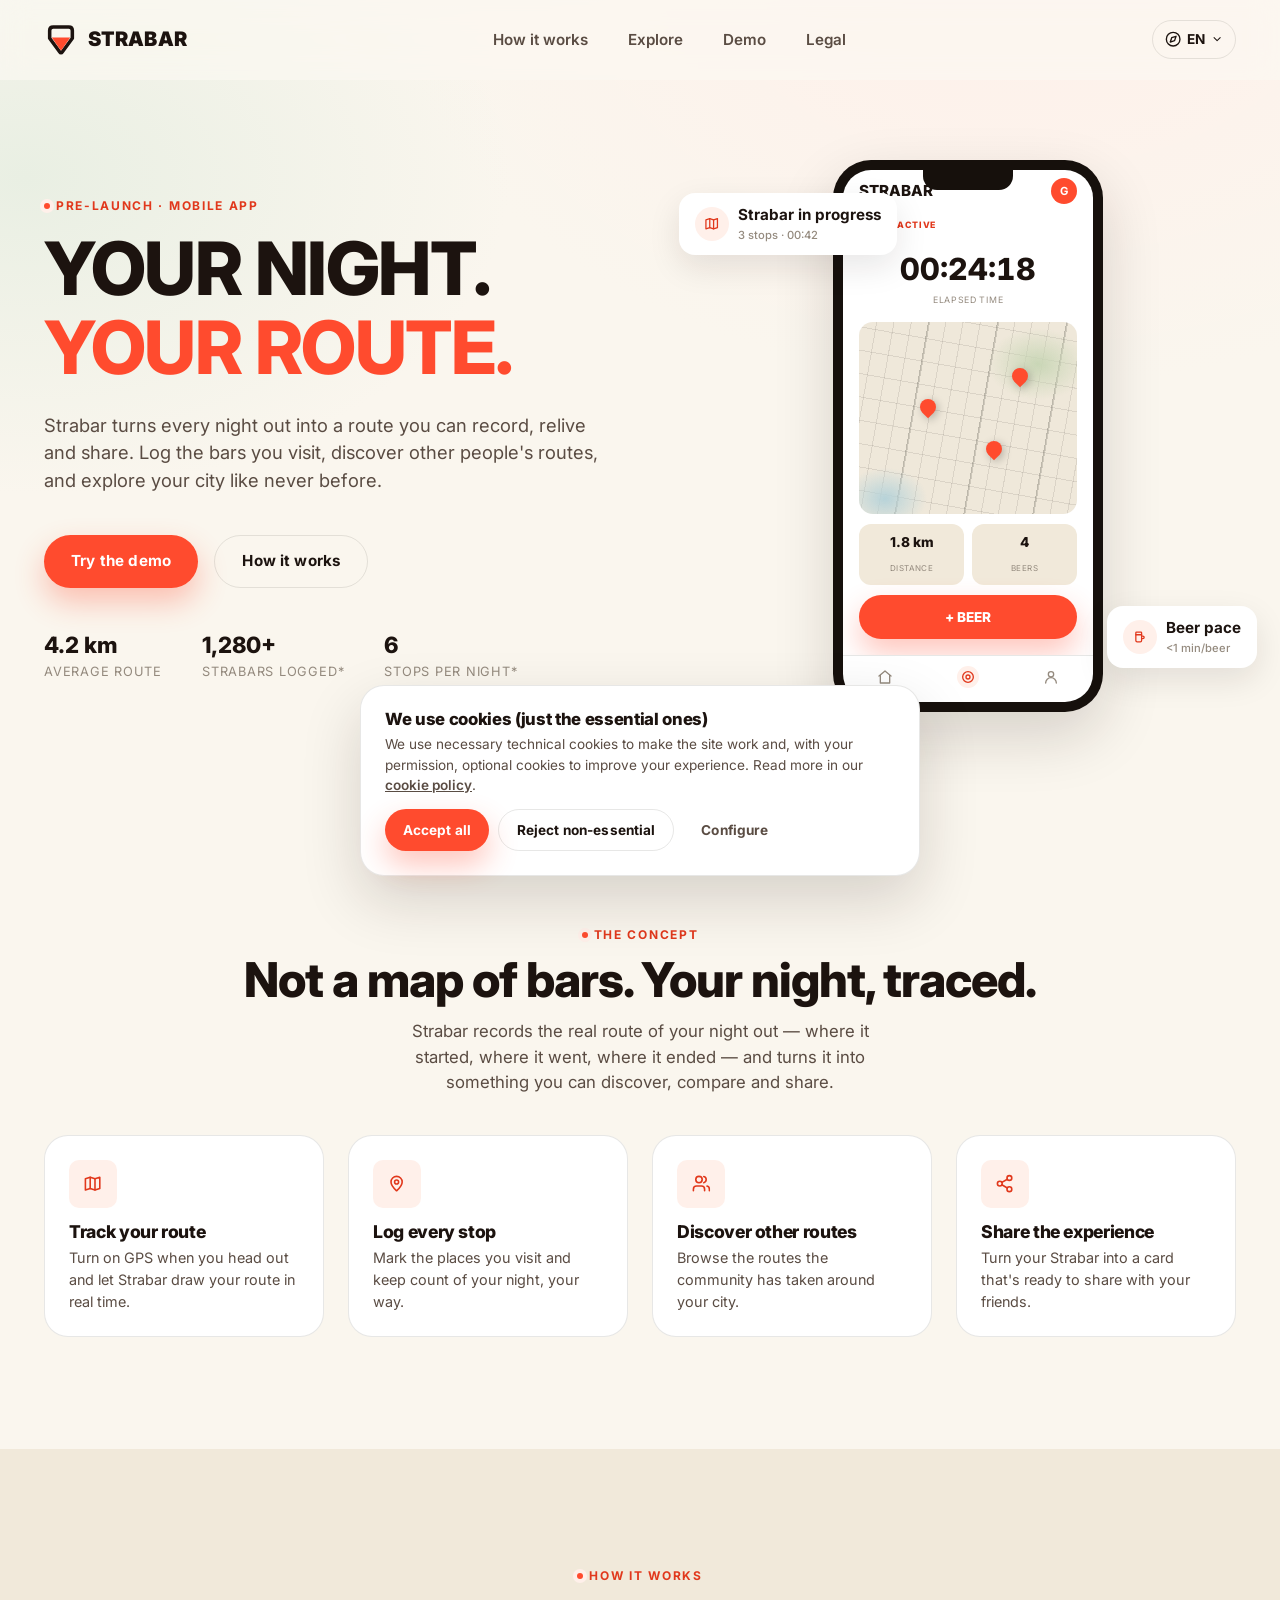
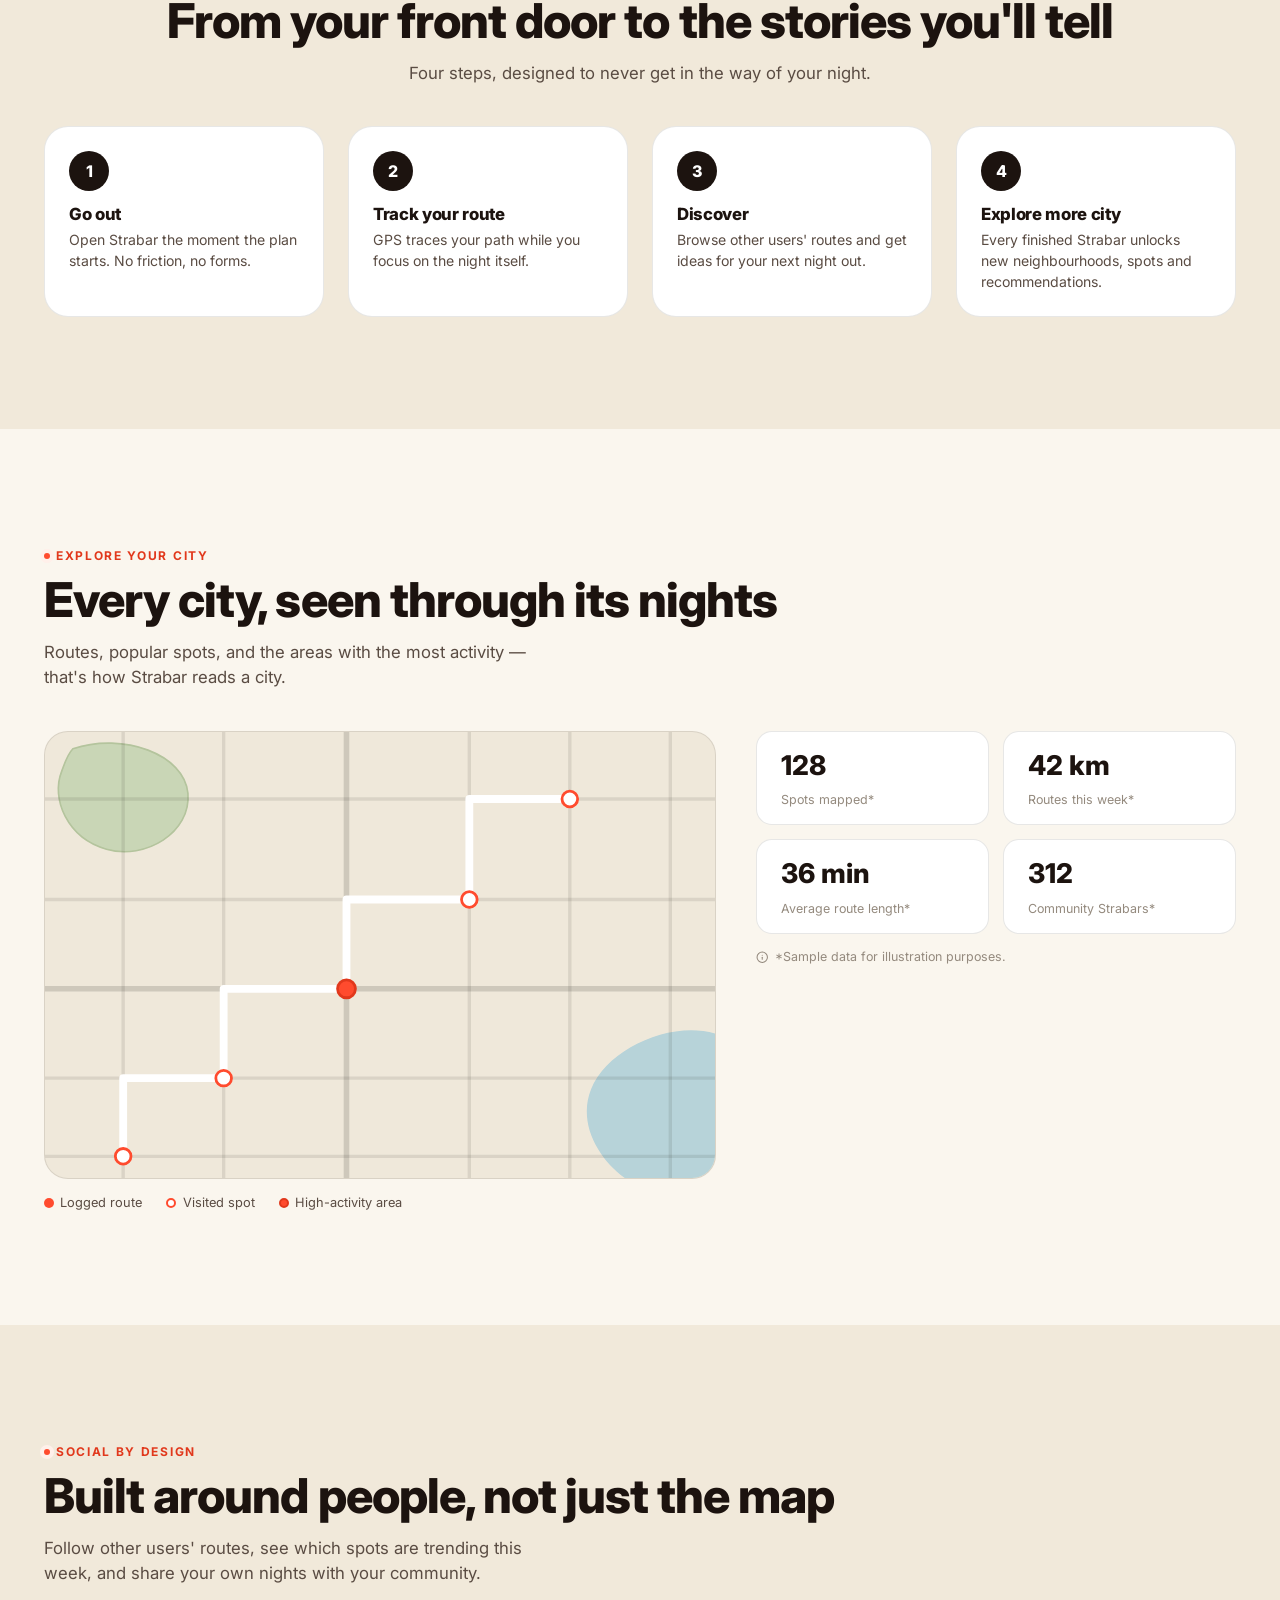
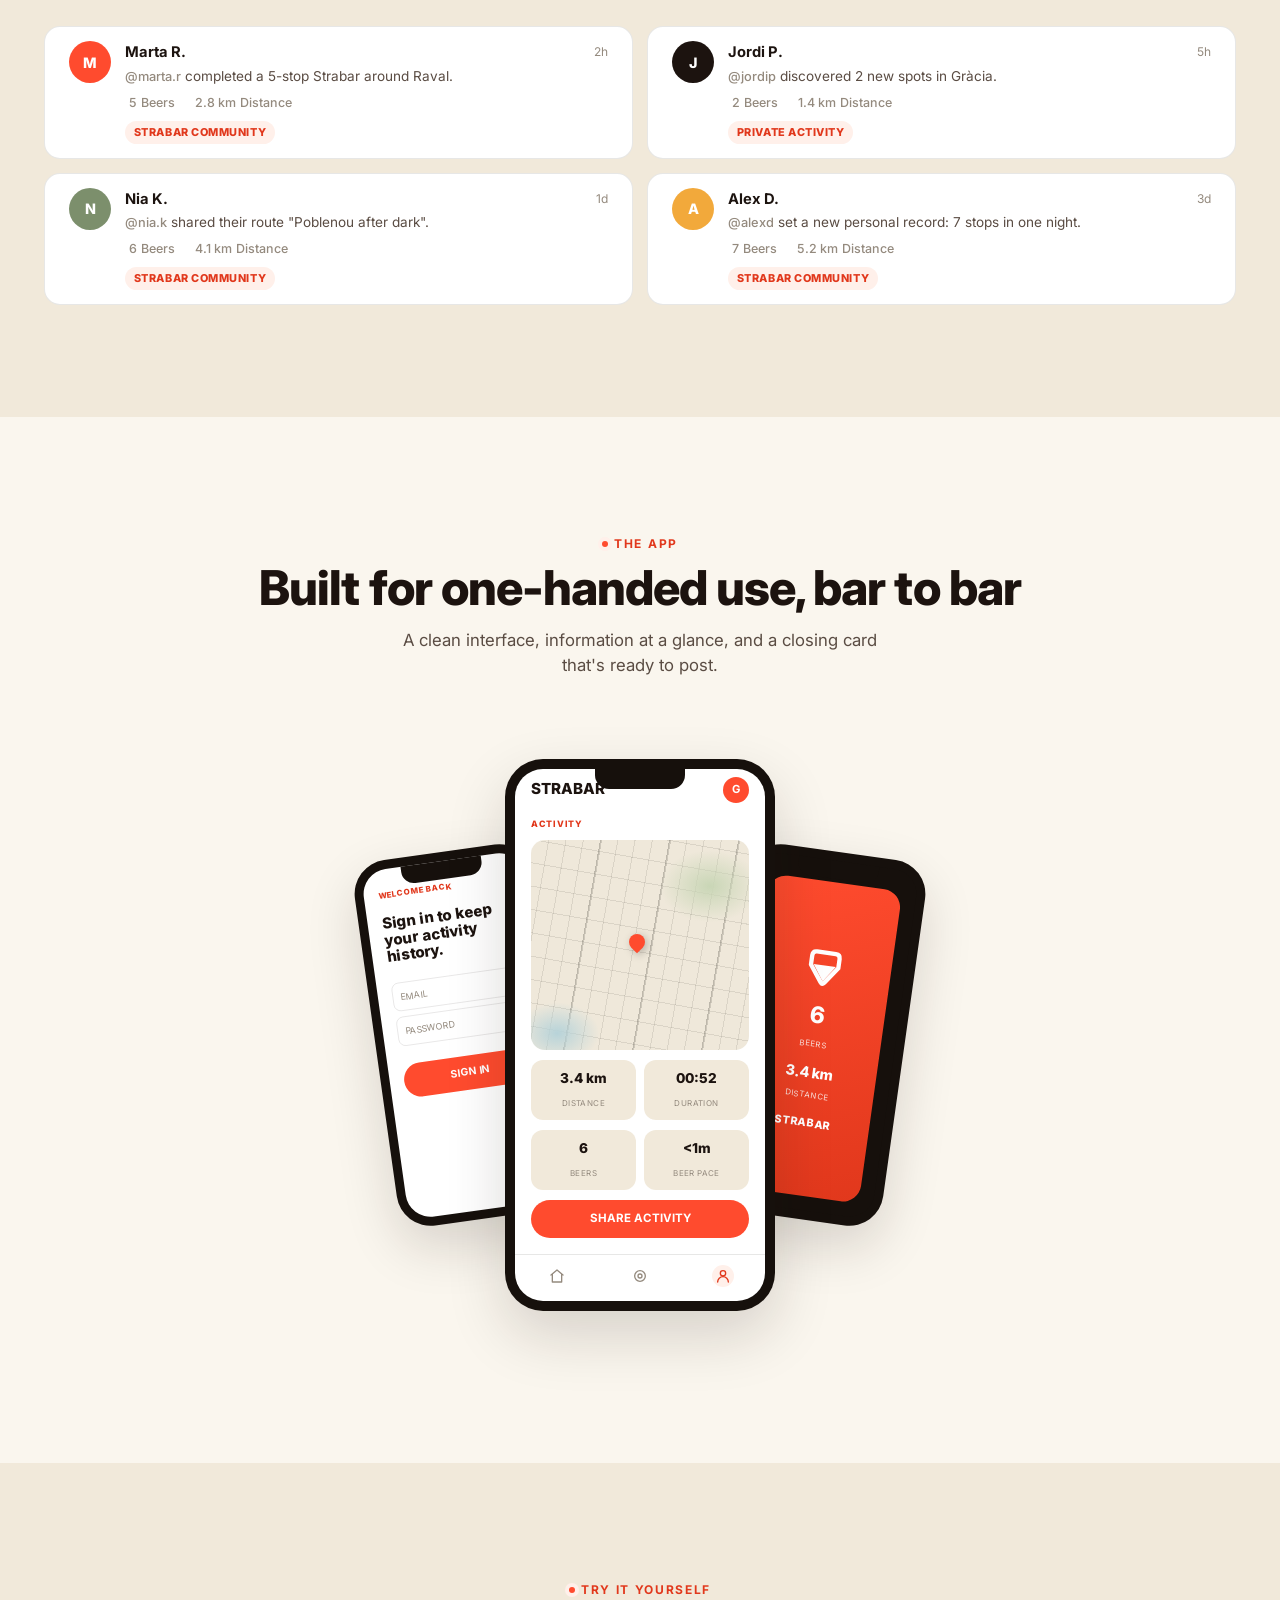
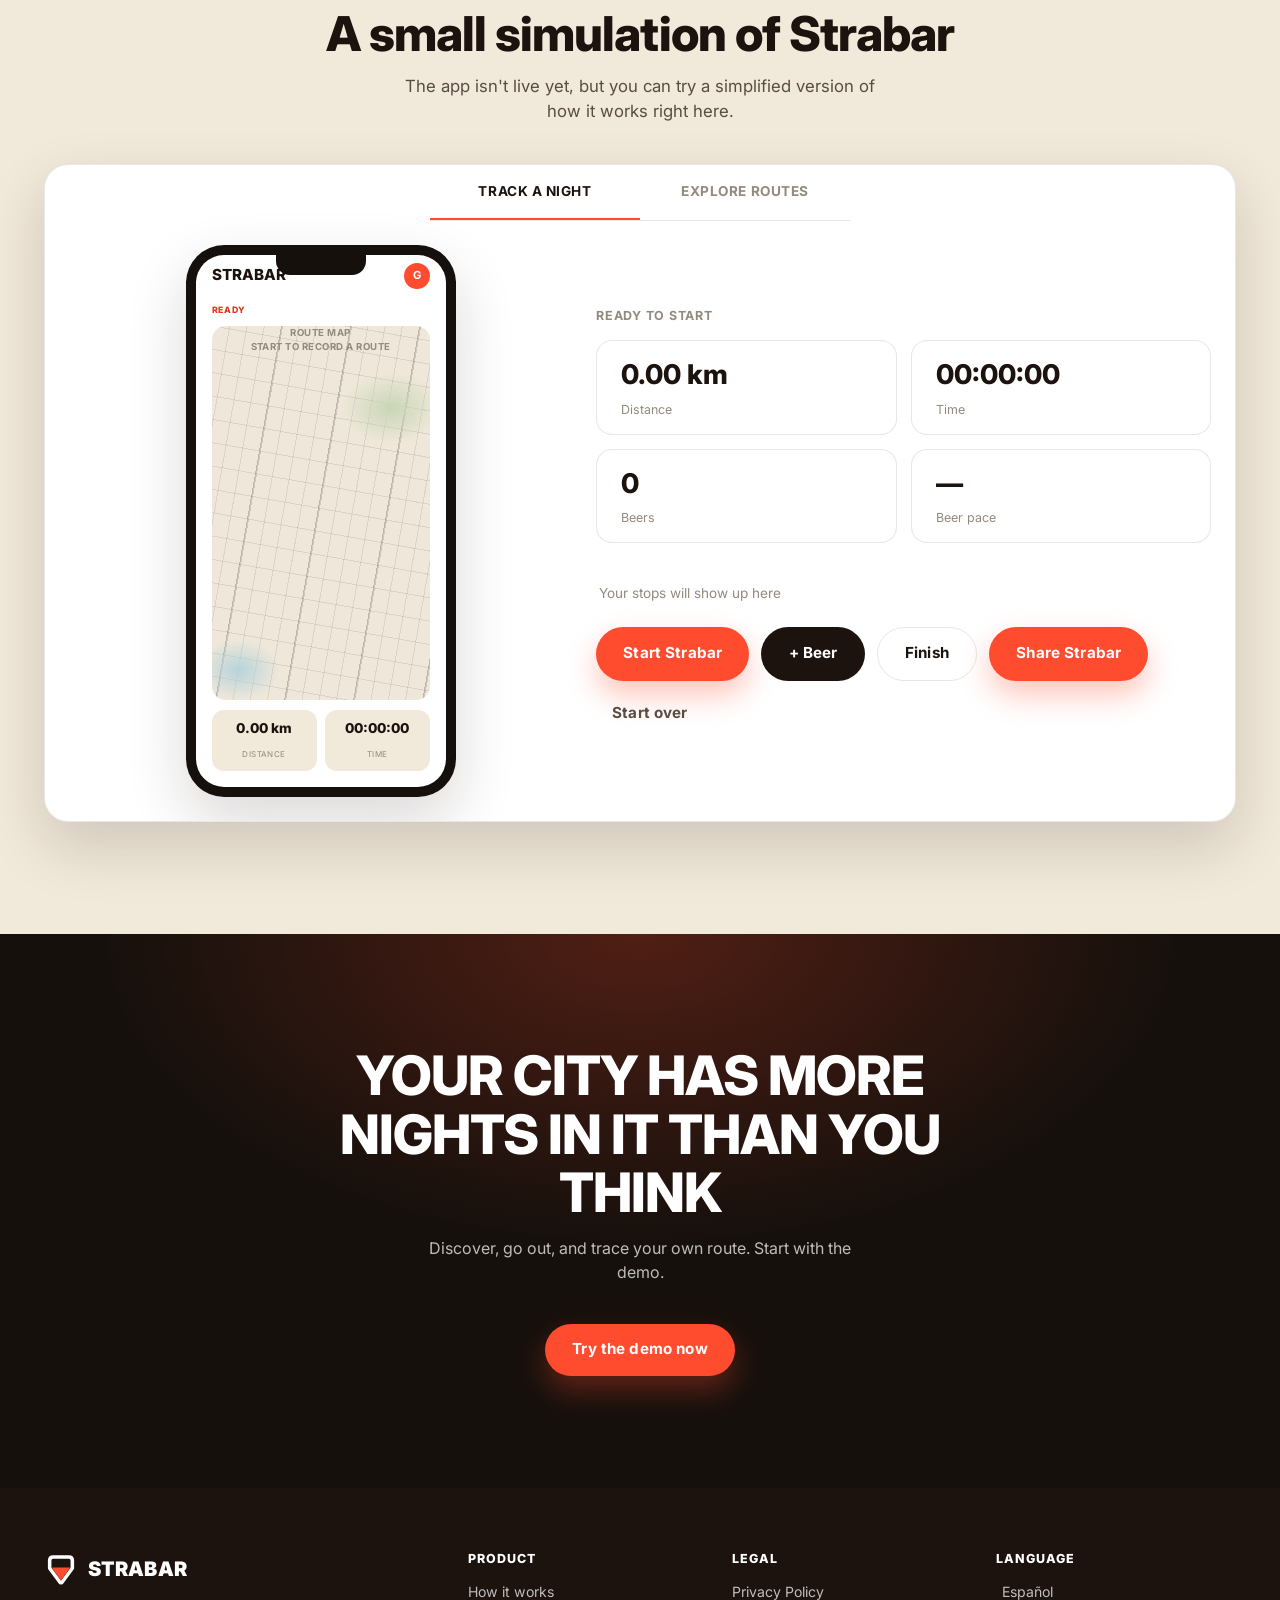
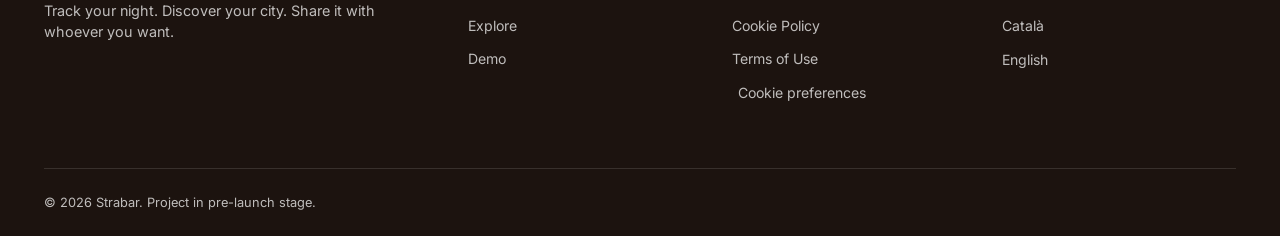
==== index.html @ 5c08ecb8 "Remove footer contact line; simplify Privacy controller details - Drop the footer contact line from " ====
<!DOCTYPE html>
<html lang="es">
  <head>
    <meta charset="UTF-8" />
    <meta name="viewport" content="width=device-width, initial-scale=1" />
    <title>Strabar — Your night. Your route.</title>
    <meta
      name="description"
      content="Strabar is a social app for tracking your night out: record your route, log the bars you visit, and discover the routes of others. Try the interactive demo."
    />
    <meta name="theme-color" content="#FAF6EE" />
    <link rel="icon" href="data:image/svg+xml,%3Csvg xmlns='http://www.w3.org/2000/svg' viewBox='0 0 48 48'%3E%3Cpath d='M13,7 L35,7 Q40,7 40,12 L40,23 L26,42 Q24,45 22,42 L8,23 L8,12 Q8,7 13,7 Z' fill='none' stroke='%231C130F' stroke-width='5' stroke-linejoin='round' stroke-linecap='round'/%3E%3Cpath d='M11,22 L37,22 L25,39 Q24,41 23,39 Z' fill='%23FF4B2E'/%3E%3C/svg%3E" />

    <!-- Open Graph / social sharing preview -->
    <meta property="og:type" content="website" />
    <meta property="og:site_name" content="Strabar" />
    <meta property="og:title" content="Strabar — Your night. Your route." />
    <meta
      property="og:description"
      content="Track your route, log the bars you visit, and discover other people's routes. Try the interactive demo."
    />
    <meta property="og:image" content="assets/images/og-image.png" />
    <meta property="og:image:width" content="1200" />
    <meta property="og:image:height" content="630" />
    <meta name="twitter:card" content="summary_large_image" />
    <meta name="twitter:title" content="Strabar — Your night. Your route." />
    <meta
      name="twitter:description"
      content="Track your route, log the bars you visit, and discover other people's routes. Try the interactive demo."
    />
    <meta name="twitter:image" content="assets/images/og-image.png" />
    <link rel="preconnect" href="https://fonts.googleapis.com" />
    <link rel="preconnect" href="https://fonts.gstatic.com" crossorigin />
    <link
      href="https://fonts.googleapis.com/css2?family=Inter:wght@400;500;600;700;800;900&display=swap"
      rel="stylesheet"
    />
    <link rel="stylesheet" href="css/style.css" />
    <link rel="stylesheet" href="css/responsive.css" />
  </head>
  <body id="top">
    <!-- Icon sprite (inline SVG symbols — no external icon library needed) -->
    <svg style="display: none" aria-hidden="true">
      <symbol id="icon-logo" viewBox="0 0 48 48">
        <path
          d="M13,7 L35,7 Q40,7 40,12 L40,23 L26,42 Q24,45 22,42 L8,23 L8,12 Q8,7 13,7 Z"
          fill="none"
          stroke="currentColor"
          stroke-width="5"
          stroke-linejoin="round"
          stroke-linecap="round"
        />
        <path d="M11,22 L37,22 L25,39 Q24,41 23,39 Z" fill="var(--color-primary)" stroke="none" />
      </symbol>
      <symbol id="icon-logo-mono" viewBox="0 0 48 48">
        <path
          d="M13,7 L35,7 Q40,7 40,12 L40,23 L26,42 Q24,45 22,42 L8,23 L8,12 Q8,7 13,7 Z"
          fill="none"
          stroke="#ffffff"
          stroke-width="5"
          stroke-linejoin="round"
          stroke-linecap="round"
        />
        <path d="M11,22 L37,22 L25,39 Q24,41 23,39 Z" fill="#ffffff" stroke="none" />
      </symbol>
      <symbol id="icon-chevron-down" viewBox="0 0 24 24"><polyline points="6 9 12 15 18 9" /></symbol>
      <symbol id="icon-route" viewBox="0 0 24 24">
        <path d="M3 6l6-2 6 2 6-2v14l-6 2-6-2-6 2V6z" /><line x1="9" y1="4" x2="9" y2="18" />
        <line x1="15" y1="6" x2="15" y2="20" />
      </symbol>
      <symbol id="icon-pin" viewBox="0 0 24 24">
        <path d="M12 21s-7-6.2-7-11a7 7 0 0 1 14 0c0 4.8-7 11-7 11z" /><circle cx="12" cy="10" r="2.5" />
      </symbol>
      <symbol id="icon-beer" viewBox="0 0 24 24">
        <path d="M6 9h9v9a2 2 0 0 1-2 2H8a2 2 0 0 1-2-2V9z" />
        <path d="M15 11h2a2 2 0 0 1 0 4h-2" /><path d="M6 9V6a1 1 0 0 1 1-1h7a1 1 0 0 1 1 1v3" />
      </symbol>
      <symbol id="icon-users" viewBox="0 0 24 24">
        <path d="M17 21v-2a4 4 0 0 0-4-4H7a4 4 0 0 0-4 4v2" /><circle cx="10" cy="7" r="4" />
        <path d="M23 21v-2a4 4 0 0 0-3-3.87" /><path d="M16 3.13a4 4 0 0 1 0 7.75" />
      </symbol>
      <symbol id="icon-share" viewBox="0 0 24 24">
        <circle cx="18" cy="5" r="3" /><circle cx="6" cy="12" r="3" /><circle cx="18" cy="19" r="3" />
        <line x1="8.6" y1="10.5" x2="15.4" y2="6.5" /><line x1="8.6" y1="13.5" x2="15.4" y2="17.5" />
      </symbol>
      <symbol id="icon-check" viewBox="0 0 24 24"><polyline points="20 6 9 17 4 12" /></symbol>
      <symbol id="icon-arrow-right" viewBox="0 0 24 24">
        <line x1="5" y1="12" x2="19" y2="12" /><polyline points="12 5 19 12 12 19" />
      </symbol>
      <symbol id="icon-home" viewBox="0 0 24 24">
        <path d="M3 10.5L12 3l9 7.5" /><path d="M5 9.5V21h14V9.5" />
      </symbol>
      <symbol id="icon-record" viewBox="0 0 24 24"><circle cx="12" cy="12" r="8" /><circle cx="12" cy="12" r="3" /></symbol>
      <symbol id="icon-user" viewBox="0 0 24 24"><circle cx="12" cy="8" r="4" /><path d="M4 21a8 8 0 0 1 16 0" /></symbol>
      <symbol id="icon-settings" viewBox="0 0 24 24">
        <circle cx="12" cy="12" r="3" />
        <path
          d="M19.4 15a1.7 1.7 0 0 0 .3 1.9l.1.1a2 2 0 1 1-2.8 2.8l-.1-.1a1.7 1.7 0 0 0-1.9-.3 1.7 1.7 0 0 0-1 1.6V21a2 2 0 1 1-4 0v-.1a1.7 1.7 0 0 0-1-1.6 1.7 1.7 0 0 0-1.9.3l-.1.1a2 2 0 1 1-2.8-2.8l.1-.1a1.7 1.7 0 0 0 .3-1.9 1.7 1.7 0 0 0-1.6-1H3a2 2 0 1 1 0-4h.1a1.7 1.7 0 0 0 1.6-1 1.7 1.7 0 0 0-.3-1.9l-.1-.1a2 2 0 1 1 2.8-2.8l.1.1a1.7 1.7 0 0 0 1.9.3H9a1.7 1.7 0 0 0 1-1.6V3a2 2 0 1 1 4 0v.1a1.7 1.7 0 0 0 1 1.6 1.7 1.7 0 0 0 1.9-.3l.1-.1a2 2 0 1 1 2.8 2.8l-.1.1a1.7 1.7 0 0 0-.3 1.9V9a1.7 1.7 0 0 0 1.6 1H21a2 2 0 1 1 0 4h-.1a1.7 1.7 0 0 0-1.6 1z"
        />
      </symbol>
      <symbol id="icon-clock" viewBox="0 0 24 24"><circle cx="12" cy="12" r="10" /><polyline points="12 6 12 12 16 14" /></symbol>
      <symbol id="icon-info" viewBox="0 0 24 24">
        <circle cx="12" cy="12" r="10" /><line x1="12" y1="16" x2="12" y2="12" /><line x1="12" y1="8" x2="12.01" y2="8" />
      </symbol>
      <symbol id="icon-x" viewBox="0 0 24 24"><line x1="18" y1="6" x2="6" y2="18" /><line x1="6" y1="6" x2="18" y2="18" /></symbol>
      <symbol id="icon-compass" viewBox="0 0 24 24">
        <circle cx="12" cy="12" r="10" /><polygon points="16.24 7.76 14.12 14.12 7.76 16.24 9.88 9.88 16.24 7.76" />
      </symbol>
    </svg>

    <a class="skip-link" href="#main" data-i18n="nav.skip">Skip to main content</a>

    <!-- ===================== HEADER ===================== -->
    <header class="site-header">
      <div class="container">
        <a href="#top" class="brand">
          <svg class="icon brand-mark" aria-hidden="true"><use href="#icon-logo" /></svg>
          <span class="brand-word">Strabar</span>
        </a>

        <nav class="nav-desktop" aria-label="Primary">
          <ul>
            <li><a href="#how" data-i18n="nav.how">How it works</a></li>
            <li><a href="#discover" data-i18n="nav.explore">Explore</a></li>
            <li><a href="#demo" data-i18n="nav.demo">Demo</a></li>
            <li><a href="legal.html" data-i18n="nav.legal">Legal</a></li>
          </ul>
        </nav>

        <div class="header-actions">
          <div class="lang-switch">
            <button class="lang-btn" aria-haspopup="true" aria-expanded="false">
              <svg class="icon" aria-hidden="true"><use href="#icon-compass" /></svg>
              <span data-lang-current-label>ES</span>
              <svg class="icon" aria-hidden="true" style="width: 0.9em; height: 0.9em"><use href="#icon-chevron-down" /></svg>
            </button>
            <div class="lang-menu" role="menu">
              <button class="lang-option" role="menuitemradio" data-lang-option="es" aria-checked="true">Español</button>
              <button class="lang-option" role="menuitemradio" data-lang-option="ca" aria-checked="false">Català</button>
              <button class="lang-option" role="menuitemradio" data-lang-option="en" aria-checked="false">English</button>
            </div>
          </div>
          <button class="hamburger" aria-label="Menu" aria-expanded="false" aria-controls="mobile-nav">
            <span></span><span></span><span></span>
          </button>
        </div>
      </div>
    </header>

    <nav id="mobile-nav" class="mobile-nav" aria-label="Mobile">
      <ul>
        <li><a href="#how" data-i18n="nav.how">How it works</a></li>
        <li><a href="#discover" data-i18n="nav.explore">Explore</a></li>
        <li><a href="#demo" data-i18n="nav.demo">Demo</a></li>
        <li><a href="legal.html" data-i18n="nav.legal">Legal</a></li>
      </ul>
      <div class="mobile-nav-footer">
        <a href="#demo" class="btn btn-primary btn-block" data-i18n="nav.cta">Try the demo</a>
        <div class="mobile-nav-langs">
          <button data-lang-option="es" aria-checked="true">ES</button>
          <button data-lang-option="ca" aria-checked="false">CA</button>
          <button data-lang-option="en" aria-checked="false">EN</button>
        </div>
      </div>
    </nav>

    <main id="main">
      <!-- ===================== HERO ===================== -->
      <section class="hero" id="hero">
        <div class="container">
          <div class="hero-copy" data-reveal>
            <span class="eyebrow" data-i18n="hero.eyebrow">Pre-launch</span>
            <h1 class="hero-title">
              <span data-i18n="hero.title1">Your night.</span><br />
              <span class="accent" data-i18n="hero.title2">Your route.</span>
            </h1>
            <p class="hero-subtitle" data-i18n="hero.subtitle">
              Strabar turns every night out into a route you can record, relive and share.
            </p>
            <div class="hero-cta">
              <a href="#demo" class="btn btn-primary" data-i18n="hero.ctaPrimary">Try the demo</a>
              <a href="#how" class="btn btn-outline" data-i18n="hero.ctaSecondary">How it works</a>
            </div>
            <div class="hero-meta">
              <div class="hero-meta-item">
                <strong data-i18n="hero.meta1v">4.2 km</strong><span data-i18n="hero.meta1l">Average route</span>
              </div>
              <div class="hero-meta-item">
                <strong data-i18n="hero.meta2v">1,280+</strong><span data-i18n="hero.meta2l">Strabars logged*</span>
              </div>
              <div class="hero-meta-item">
                <strong data-i18n="hero.meta3v">6</strong><span data-i18n="hero.meta3l">Stops per night*</span>
              </div>
            </div>
          </div>

          <div class="hero-visual" data-reveal>
            <div class="phone phone-lg" role="img" aria-label="Strabar app screen showing an active tracking session">
              <div class="phone-screen">
                <div class="phone-topbar">
                  <span class="phone-brand">STRABAR</span>
                  <span class="phone-avatar">G</span>
                </div>
                <div class="phone-body">
                  <span class="phone-tag"><span class="rec-dot"></span>GPS ACTIVE</span>
                  <div class="phone-elapsed">
                    <div class="time">00:24:18</div>
                    <div class="label">ELAPSED TIME</div>
                  </div>
                  <div class="phone-map">
                    <span class="pin" style="top: 40%; left: 28%"></span>
                    <span class="pin" style="top: 62%; left: 58%"></span>
                    <span class="pin" style="top: 24%; left: 70%"></span>
                  </div>
                  <div class="phone-stat-row">
                    <div class="phone-stat"><strong>1.8 km</strong><span>DISTANCE</span></div>
                    <div class="phone-stat"><strong>4</strong><span>BEERS</span></div>
                  </div>
                  <div class="phone-beer-btn">+ BEER</div>
                </div>
                <div class="phone-navbar">
                  <span class="nav-dot"><svg class="icon" style="width: 1em; height: 1em"><use href="#icon-home" /></svg></span>
                  <span class="nav-dot is-active"><svg class="icon" style="width: 1em; height: 1em"><use href="#icon-record" /></svg></span>
                  <span class="nav-dot"><svg class="icon" style="width: 1em; height: 1em"><use href="#icon-user" /></svg></span>
                </div>
              </div>
            </div>

            <div class="floating-chip chip-a">
              <span class="icon-wrap"><svg class="icon"><use href="#icon-route" /></svg></span>
              <div><strong data-i18n="hero.chip1t">Strabar in progress</strong><small data-i18n="hero.chip1s">3 stops · 00:42</small></div>
            </div>
            <div class="floating-chip chip-b">
              <span class="icon-wrap"><svg class="icon"><use href="#icon-beer" /></svg></span>
              <div><strong data-i18n="hero.chip2t">Beer pace</strong><small data-i18n-html data-i18n="hero.chip2s">&lt;1 min/beer</small></div>
            </div>
          </div>
        </div>
      </section>

      <!-- ===================== WHAT IS STRABAR ===================== -->
      <section class="section" id="what">
        <div class="container">
          <div class="section-head center" data-reveal>
            <span class="eyebrow" data-i18n="what.eyebrow">The concept</span>
            <h2 class="section-title" data-i18n="what.title">Not a map of bars. Your night, traced.</h2>
            <p class="section-lede" data-i18n="what.lede">Strabar records the real route of your night out.</p>
          </div>
          <div class="value-grid">
            <div class="value-card" data-reveal>
              <div class="value-icon"><svg class="icon"><use href="#icon-route" /></svg></div>
              <h3 data-i18n="what.card1t">Track your route</h3>
              <p data-i18n="what.card1d">Turn on GPS when you head out and let Strabar draw your route in real time.</p>
            </div>
            <div class="value-card" data-reveal>
              <div class="value-icon"><svg class="icon"><use href="#icon-pin" /></svg></div>
              <h3 data-i18n="what.card2t">Log every stop</h3>
              <p data-i18n="what.card2d">Mark the places you visit and keep count of your night, your way.</p>
            </div>
            <div class="value-card" data-reveal>
              <div class="value-icon"><svg class="icon"><use href="#icon-users" /></svg></div>
              <h3 data-i18n="what.card3t">Discover other routes</h3>
              <p data-i18n="what.card3d">Browse the routes the community has taken around your city.</p>
            </div>
            <div class="value-card" data-reveal>
              <div class="value-icon"><svg class="icon"><use href="#icon-share" /></svg></div>
              <h3 data-i18n="what.card4t">Share the experience</h3>
              <p data-i18n="what.card4d">Turn your Strabar into a card that's ready to share with your friends.</p>
            </div>
          </div>
        </div>
      </section>

      <!-- ===================== HOW IT WORKS ===================== -->
      <section class="section section--alt" id="how">
        <div class="container">
          <div class="section-head center" data-reveal>
            <span class="eyebrow" data-i18n="how.eyebrow">How it works</span>
            <h2 class="section-title" data-i18n="how.title">From your front door to the stories you'll tell</h2>
            <p class="section-lede" data-i18n="how.lede">Four steps, designed to never get in the way of your night.</p>
          </div>
          <div class="steps" style="position: relative">
            <div class="steps-connector"></div>
            <div class="step-card" data-reveal>
              <div class="step-num">1</div>
              <h3 data-i18n="how.step1t">Go out</h3>
              <p data-i18n="how.step1d">Open Strabar the moment the plan starts. No friction, no forms.</p>
            </div>
            <div class="step-card" data-reveal>
              <div class="step-num">2</div>
              <h3 data-i18n="how.step2t">Track your route</h3>
              <p data-i18n="how.step2d">GPS traces your path while you focus on the night itself.</p>
            </div>
            <div class="step-card" data-reveal>
              <div class="step-num">3</div>
              <h3 data-i18n="how.step3t">Discover</h3>
              <p data-i18n="how.step3d">Browse other users' routes and get ideas for your next night out.</p>
            </div>
            <div class="step-card" data-reveal>
              <div class="step-num">4</div>
              <h3 data-i18n="how.step4t">Explore more city</h3>
              <p data-i18n="how.step4d">Every finished Strabar unlocks new neighbourhoods, spots and recommendations.</p>
            </div>
          </div>
        </div>
      </section>

      <!-- ===================== DISCOVER THE CITY ===================== -->
      <section class="section" id="discover">
        <div class="container">
          <div class="section-head" data-reveal>
            <span class="eyebrow" data-i18n="discover.eyebrow">Explore your city</span>
            <h2 class="section-title" data-i18n="discover.title">Every city, seen through its nights</h2>
            <p class="section-lede" data-i18n="discover.lede">Routes, popular spots, and the areas with the most activity.</p>
          </div>
          <div class="city-panel">
            <div data-reveal>
              <div class="city-map">
                <svg viewBox="0 0 600 400" preserveAspectRatio="xMidYMid slice" aria-hidden="true">
                  <!-- Stylized city map: land base (CSS), park, water, street grid, route snapped to streets -->
                  <path
                    class="map-park"
                    d="M25,15 C70,0 125,20 128,55 C131,90 90,115 55,105 C20,95 5,60 15,35 C18,27 20,20 25,15 Z"
                  />
                  <path
                    class="map-water"
                    d="M600,270 C560,258 503,284 489,320 C477,350 495,382 520,400 L600,400 Z"
                  />

                  <g>
                    <!-- minor streets -->
                    <line class="street-minor" x1="70" y1="0" x2="70" y2="400" />
                    <line class="street-minor" x1="160" y1="0" x2="160" y2="400" />
                    <line class="street-minor" x1="380" y1="0" x2="380" y2="400" />
                    <line class="street-minor" x1="470" y1="0" x2="470" y2="400" />
                    <line class="street-minor" x1="560" y1="0" x2="560" y2="400" />
                    <line class="street-minor" x1="0" y1="60" x2="600" y2="60" />
                    <line class="street-minor" x1="0" y1="150" x2="600" y2="150" />
                    <line class="street-minor" x1="0" y1="310" x2="600" y2="310" />
                    <line class="street-minor" x1="0" y1="380" x2="600" y2="380" />
                    <!-- major avenues -->
                    <line class="street-major" x1="270" y1="0" x2="270" y2="400" />
                    <line class="street-major" x1="0" y1="230" x2="600" y2="230" />
                  </g>

                  <path class="route-path-casing" pathLength="100" d="M70,380 L70,310 L160,310 L160,230 L270,230 L270,150 L380,150 L380,60 L470,60" />
                  <path class="route-path" pathLength="100" d="M70,380 L70,310 L160,310 L160,230 L270,230 L270,150 L380,150 L380,60 L470,60" />

                  <g class="map-pin"><circle cx="70" cy="380" r="7" /></g>
                  <g class="map-pin"><circle cx="160" cy="310" r="7" /></g>
                  <g class="map-pin is-hot"><circle cx="270" cy="230" r="8" /></g>
                  <g class="map-pin"><circle cx="380" cy="150" r="7" /></g>
                  <g class="map-pin"><circle cx="470" cy="60" r="7" /></g>
                </svg>
              </div>
              <div class="city-legend">
                <span><span class="legend-dot route"></span><span data-i18n="discover.legendRoute">Logged route</span></span>
                <span><span class="legend-dot spot"></span><span data-i18n="discover.legendSpot">Visited spot</span></span>
                <span><span class="legend-dot hot"></span><span data-i18n="discover.legendHot">High-activity area</span></span>
              </div>
            </div>
            <div data-reveal>
              <div class="city-stats">
                <div class="stat-card"><strong data-i18n="discover.stat1v">128</strong><span data-i18n="discover.stat1l">Spots mapped*</span></div>
                <div class="stat-card"><strong data-i18n="discover.stat2v">42 km</strong><span data-i18n="discover.stat2l">Routes this week*</span></div>
                <div class="stat-card"><strong data-i18n="discover.stat3v">36 min</strong><span data-i18n="discover.stat3l">Average route length*</span></div>
                <div class="stat-card"><strong data-i18n="discover.stat4v">312</strong><span data-i18n="discover.stat4l">Community Strabars*</span></div>
              </div>
              <p class="demo-data-note">
                <svg class="icon" style="width: 1em; height: 1em"><use href="#icon-info" /></svg>
                <span data-i18n="discover.note">*Sample data for illustration purposes.</span>
              </p>
            </div>
          </div>
        </div>
      </section>

      <!-- ===================== SOCIAL EXPERIENCE ===================== -->
      <section class="section section--alt" id="social">
        <div class="container">
          <div class="section-head" data-reveal>
            <span class="eyebrow" data-i18n="social.eyebrow">Social by design</span>
            <h2 class="section-title" data-i18n="social.title">Built around people, not just the map</h2>
            <p class="section-lede" data-i18n="social.lede">Follow other users' routes and share your own nights.</p>
          </div>
          <div class="community-feed">
            <article class="feed-card" data-reveal>
              <div class="feed-avatar">M</div>
              <div class="feed-body">
                <div class="feed-top"><span class="feed-name" data-i18n="social.f1n">Marta R.</span><span class="feed-time">2h</span></div>
                <p class="feed-text"><span class="feed-handle">@marta.r</span> <span data-i18n="social.f1t">completed a 5-stop Strabar around Raval.</span></p>
                <div class="feed-stats"><span>5<span data-i18n="demo.statBeers">Beers</span></span><span>2.8 km<span data-i18n="demo.statDistance">Distance</span></span></div>
                <span class="feed-badge" data-i18n="social.f1b">Strabar community</span>
              </div>
            </article>
            <article class="feed-card" data-reveal>
              <div class="feed-avatar">J</div>
              <div class="feed-body">
                <div class="feed-top"><span class="feed-name" data-i18n="social.f2n">Jordi P.</span><span class="feed-time">5h</span></div>
                <p class="feed-text"><span class="feed-handle">@jordip</span> <span data-i18n="social.f2t">discovered 2 new spots in Gràcia.</span></p>
                <div class="feed-stats"><span>2<span data-i18n="demo.statBeers">Beers</span></span><span>1.4 km<span data-i18n="demo.statDistance">Distance</span></span></div>
                <span class="feed-badge" data-i18n="social.f2b">Private activity</span>
              </div>
            </article>
            <article class="feed-card" data-reveal>
              <div class="feed-avatar">N</div>
              <div class="feed-body">
                <div class="feed-top"><span class="feed-name" data-i18n="social.f3n">Nia K.</span><span class="feed-time">1d</span></div>
                <p class="feed-text"><span class="feed-handle">@nia.k</span> <span data-i18n="social.f3t">shared their route "Poblenou after dark".</span></p>
                <div class="feed-stats"><span>6<span data-i18n="demo.statBeers">Beers</span></span><span>4.1 km<span data-i18n="demo.statDistance">Distance</span></span></div>
                <span class="feed-badge" data-i18n="social.f3b">Strabar community</span>
              </div>
            </article>
            <article class="feed-card" data-reveal>
              <div class="feed-avatar">A</div>
              <div class="feed-body">
                <div class="feed-top"><span class="feed-name" data-i18n="social.f4n">Alex D.</span><span class="feed-time">3d</span></div>
                <p class="feed-text"><span class="feed-handle">@alexd</span> <span data-i18n="social.f4t">set a new personal record: 7 stops in one night.</span></p>
                <div class="feed-stats"><span>7<span data-i18n="demo.statBeers">Beers</span></span><span>5.2 km<span data-i18n="demo.statDistance">Distance</span></span></div>
                <span class="feed-badge" data-i18n="social.f4b">Strabar community</span>
              </div>
            </article>
          </div>
        </div>
      </section>

      <!-- ===================== APP SHOWCASE ===================== -->
      <section class="section" id="showcase">
        <div class="container">
          <div class="section-head center" data-reveal>
            <span class="eyebrow" data-i18n="showcase.eyebrow">The app</span>
            <h2 class="section-title" data-i18n="showcase.title">Built for one-handed use, bar to bar</h2>
            <p class="section-lede" data-i18n="showcase.lede">A clean interface and a closing card that's ready to post.</p>
          </div>
          <div class="showcase-wrap" data-reveal>
            <div class="showcase-phones">
              <div class="phone phone-sm" role="img" aria-label="Sign in screen">
                <div class="phone-screen">
                  <div class="phone-body" style="padding-top: 22px">
                    <span class="phone-tag">WELCOME BACK</span>
                    <p class="phone-h1" style="margin-top: 6px">Sign in to keep your activity history.</p>
                    <div style="display: flex; flex-direction: column; gap: 6px; margin-top: 10px">
                      <div style="border: 1px solid var(--color-line); border-radius: 8px; padding: 8px; font-size: 0.62rem; color: var(--color-ink-faint)">EMAIL</div>
                      <div style="border: 1px solid var(--color-line); border-radius: 8px; padding: 8px; font-size: 0.62rem; color: var(--color-ink-faint)">PASSWORD</div>
                    </div>
                    <div class="phone-btn" style="margin-top: 10px">SIGN IN</div>
                  </div>
                </div>
              </div>

              <div class="phone phone-lg" role="img" aria-label="Activity summary screen">
                <div class="phone-screen">
                  <div class="phone-topbar"><span class="phone-brand">STRABAR</span><span class="phone-avatar">G</span></div>
                  <div class="phone-body">
                    <span class="phone-tag">ACTIVITY</span>
                    <div class="phone-map">
                      <span class="pin" style="top: 45%; left: 45%"></span>
                    </div>
                    <div class="phone-stat-row">
                      <div class="phone-stat"><strong>3.4 km</strong><span>DISTANCE</span></div>
                      <div class="phone-stat"><strong>00:52</strong><span>DURATION</span></div>
                    </div>
                    <div class="phone-stat-row">
                      <div class="phone-stat"><strong>6</strong><span>BEERS</span></div>
                      <div class="phone-stat"><strong>&lt;1m</strong><span>BEER PACE</span></div>
                    </div>
                    <div class="phone-btn">SHARE ACTIVITY</div>
                  </div>
                  <div class="phone-navbar">
                    <span class="nav-dot"><svg class="icon" style="width: 1em; height: 1em"><use href="#icon-home" /></svg></span>
                    <span class="nav-dot"><svg class="icon" style="width: 1em; height: 1em"><use href="#icon-record" /></svg></span>
                    <span class="nav-dot is-active"><svg class="icon" style="width: 1em; height: 1em"><use href="#icon-user" /></svg></span>
                  </div>
                </div>
              </div>

              <div class="phone phone-sm" role="img" aria-label="Share preview screen">
                <div class="phone-screen" style="background: var(--color-dark)">
                  <div class="phone-body" style="padding-top: 24px">
                    <div class="phone-share">
                      <svg class="icon pin-icon"><use href="#icon-logo-mono" /></svg>
                      <strong>6</strong><span>BEERS</span>
                      <strong style="font-size: 1rem; margin-top: 8px">3.4 km</strong><span>DISTANCE</span>
                      <div class="share-word">STRABAR</div>
                    </div>
                  </div>
                </div>
              </div>
            </div>
          </div>
        </div>
      </section>

      <!-- ===================== INTERACTIVE DEMO ===================== -->
      <section class="section section--alt" id="demo">
        <div class="container">
          <div class="section-head center" data-reveal>
            <span class="eyebrow" data-i18n="demo.eyebrow">Try it yourself</span>
            <h2 class="section-title" data-i18n="demo.title">A small simulation of Strabar</h2>
            <p class="section-lede" data-i18n="demo.lede">The app isn't live yet — try a simplified version right here.</p>
          </div>

          <div class="demo-shell" data-reveal>
            <div class="demo-tabs" role="tablist">
              <button class="demo-tab is-active" data-tab="track" role="tab" aria-selected="true" data-i18n="demo.tabTrack">Track a night</button>
              <button class="demo-tab" data-tab="explore" role="tab" aria-selected="false" data-i18n="demo.tabExplore">Explore routes</button>
            </div>

            <div class="demo-body">
              <!-- PANEL: Track a night -->
              <div class="demo-panel is-active" data-panel="track">
                <div class="demo-phone-stage">
                  <div class="phone phone-lg" aria-hidden="true">
                    <div class="phone-screen">
                      <div class="phone-topbar"><span class="phone-brand">STRABAR</span><span class="phone-avatar">G</span></div>
                      <div class="phone-body">
                        <div data-demo-screen="ready">
                          <span class="phone-tag">READY</span>
                          <div class="phone-map">
                            <div class="phone-map-placeholder">ROUTE MAP<br />START TO RECORD A ROUTE</div>
                          </div>
                          <div class="phone-stat-row">
                            <div class="phone-stat"><strong>0.00 km</strong><span>DISTANCE</span></div>
                            <div class="phone-stat"><strong>00:00:00</strong><span>TIME</span></div>
                          </div>
                        </div>
                        <div data-demo-screen="tracking" hidden>
                          <span class="phone-tag"><span class="rec-dot"></span>GPS ACTIVE</span>
                          <div class="phone-elapsed"><div class="time" data-demo-elapsed>00:00:00</div><div class="label">ELAPSED TIME</div></div>
                          <div class="phone-map" data-demo-map></div>
                          <div class="phone-stat-row">
                            <div class="phone-stat"><strong data-demo-out-distance>0.00 km</strong><span>DISTANCE</span></div>
                            <div class="phone-stat"><strong data-demo-out-beers>0</strong><span>BEERS</span></div>
                          </div>
                        </div>
                        <div data-demo-screen="finished" hidden>
                          <div class="phone-share">
                            <svg class="icon pin-icon"><use href="#icon-logo-mono" /></svg>
                            <strong data-demo-out-beers>0</strong><span>BEERS</span>
                            <strong style="font-size: 1rem; margin-top: 8px" data-demo-out-distance>0.00 km</strong><span>DISTANCE</span>
                            <div class="share-word">STRABAR</div>
                          </div>
                        </div>
                      </div>
                    </div>
                  </div>
                </div>

                <div class="demo-controls">
                  <span class="demo-state-label" data-demo-state-label>Ready to start</span>
                  <div class="city-stats" style="grid-template-columns: repeat(2, 1fr)">
                    <div class="stat-card"><strong data-demo-out-distance>0.00 km</strong><span data-i18n="demo.statDistance">Distance</span></div>
                    <div class="stat-card"><strong data-demo-out-time>00:00:00</strong><span data-i18n="demo.statTime">Time</span></div>
                    <div class="stat-card"><strong data-demo-out-beers>0</strong><span data-i18n="demo.statBeers">Beers</span></div>
                    <div class="stat-card"><strong data-demo-out-pace>—</strong><span data-i18n="demo.statPace">Beer pace</span></div>
                  </div>
                  <ul class="demo-stops-log" data-demo-log></ul>
                  <p class="demo-log-empty" data-i18n="demo.logEmpty">Your stops will show up here</p>
                  <div class="demo-actions">
                    <button class="btn btn-primary" data-demo-start data-i18n="demo.btnStart">Start Strabar</button>
                    <button class="btn btn-dark" data-demo-beer hidden data-i18n="demo.btnBeer">+ Beer</button>
                    <button class="btn btn-outline" data-demo-finish hidden data-i18n="demo.btnFinish">Finish</button>
                    <button class="btn btn-primary" data-demo-share hidden data-i18n="demo.btnShare">Share Strabar</button>
                    <button class="btn btn-ghost" data-demo-restart hidden data-i18n="demo.btnRestart">Start over</button>
                  </div>
                </div>
              </div>

              <!-- PANEL: Explore routes -->
              <div class="demo-panel" data-panel="explore">
                <p class="section-lede" data-i18n="demo.exploreLede" style="margin-bottom: 0.5rem">
                  Pick a sample popular route and see its stops.
                </p>
                <div class="route-picker" data-route-picker>
                  <button class="route-chip is-active" data-route="gothic">Gothic Quarter Night</button>
                  <button class="route-chip" data-route="poblenou">Poblenou After Dark</button>
                  <button class="route-chip" data-route="gracia">Gràcia Discovery</button>
                </div>
                <div class="route-detail-grid">
                  <div>
                    <h3 data-route-title style="font-size: 1.15rem; margin-bottom: 0.75rem">Gothic Quarter Night</h3>
                    <div class="city-stats" style="grid-template-columns: repeat(3, 1fr)">
                      <div class="stat-card"><strong data-route-distance>3.1 km</strong><span data-i18n="demo.statDistance">Distance</span></div>
                      <div class="stat-card"><strong data-route-duration>48 min</strong><span data-i18n="demo.statTime">Time</span></div>
                      <div class="stat-card"><strong data-route-beers>5</strong><span data-i18n="demo.statBeers">Beers</span></div>
                    </div>
                  </div>
                  <div>
                    <h4 style="font-size: 0.9rem; text-transform: uppercase; letter-spacing: 0.05em; color: var(--color-ink-faint); margin-bottom: 0.5rem" data-i18n="demo.stopsTitle">Route stops</h4>
                    <ul class="route-stops-list" data-route-stops></ul>
                  </div>
                </div>
              </div>
            </div>
          </div>
        </div>
        <div class="demo-toast" id="demo-toast" role="status" aria-live="polite"></div>
      </section>

      <!-- ===================== FINAL CTA ===================== -->
      <section class="section final-cta section--dark">
        <div class="container" data-reveal>
          <h2 data-i18n="final.title">Your city has more nights in it than you think</h2>
          <p data-i18n="final.lede">Discover, go out, and trace your own route. Start with the demo.</p>
          <div class="hero-cta">
            <a href="#demo" class="btn btn-primary" data-i18n="final.cta">Try the demo now</a>
          </div>
        </div>
      </section>
    </main>

    <!-- ===================== FOOTER ===================== -->
    <footer class="site-footer">
      <div class="container">
        <div class="footer-top">
          <div class="footer-brand">
            <a href="#top" class="brand">
              <svg class="icon brand-mark" aria-hidden="true"><use href="#icon-logo" /></svg>
              <span class="brand-word">Strabar</span>
            </a>
            <p data-i18n="footer.tagline">Track your night. Discover your city.</p>
          </div>
          <div class="footer-cols">
            <div class="footer-col">
              <h4 data-i18n="footer.product">Product</h4>
              <ul>
                <li><a href="#how" data-i18n="nav.how">How it works</a></li>
                <li><a href="#discover" data-i18n="nav.explore">Explore</a></li>
                <li><a href="#demo" data-i18n="nav.demo">Demo</a></li>
              </ul>
            </div>
            <div class="footer-col">
              <h4 data-i18n="footer.legal">Legal</h4>
              <ul>
                <li><a href="legal.html#privacy" data-i18n="footer.privacy">Privacy Policy</a></li>
                <li><a href="legal.html#cookies" data-i18n="footer.cookies">Cookie Policy</a></li>
                <li><a href="legal.html#terms" data-i18n="footer.terms">Terms of Use</a></li>
                <li><button data-cookie-reopen data-i18n="footer.cookiePrefs">Cookie preferences</button></li>
              </ul>
            </div>
            <div class="footer-col">
              <h4 data-i18n="footer.language">Language</h4>
              <ul>
                <li><button data-lang-option="es" aria-checked="true">Español</button></li>
                <li><button data-lang-option="ca" aria-checked="false">Català</button></li>
                <li><button data-lang-option="en" aria-checked="false">English</button></li>
              </ul>
            </div>
          </div>
        </div>
        <div class="footer-bottom">
          <span data-i18n="footer.copyright">© 2026 Strabar. Project in pre-launch stage.</span>
        </div>
      </div>
    </footer>

    <!-- ===================== COOKIE BANNER ===================== -->
    <div class="cookie-banner" id="cookie-banner" role="dialog" aria-live="polite" aria-label="Cookie notice">
      <h2 data-i18n="cookie.title">We use cookies (just the essential ones)</h2>
      <p>
        <span data-i18n="cookie.text">We use necessary technical cookies and, with your permission, optional ones.</span>
        <a href="legal.html#cookies"><span data-i18n="cookie.textLink">cookie policy</span></a>.
      </p>
      <div class="cookie-actions">
        <button class="btn btn-primary btn-sm" data-cookie-action="accept-all" data-i18n="cookie.acceptAll">Accept all</button>
        <button class="btn btn-outline btn-sm" data-cookie-action="reject-all" data-i18n="cookie.rejectAll">Reject non-essential</button>
        <button class="btn btn-ghost btn-sm" data-cookie-action="configure" data-i18n="cookie.configure">Configure</button>
      </div>
    </div>

    <!-- ===================== COOKIE PREFERENCES MODAL ===================== -->
    <div class="modal-overlay" id="cookie-modal" aria-hidden="true">
      <div class="modal-panel" role="dialog" aria-modal="true" aria-labelledby="cookie-modal-title">
        <div class="modal-head">
          <h2 id="cookie-modal-title" data-i18n="cookie.modalTitle">Cookie preferences</h2>
          <button class="modal-close" data-cookie-action="close" aria-label="Close">
            <svg class="icon"><use href="#icon-x" /></svg>
          </button>
        </div>
        <p style="font-size: 0.85rem; color: var(--color-ink-soft)" data-i18n="cookie.modalIntro">
          Choose which cookie categories to allow.
        </p>

        <div class="cookie-cat">
          <div class="cookie-cat-head">
            <h3 data-i18n="cookie.necessaryT">Necessary / technical</h3>
            <label class="switch"><input type="checkbox" checked disabled /><span class="track"></span></label>
          </div>
          <p data-i18n="cookie.necessaryD">Required for the site to work correctly.</p>
          <span class="cookie-status-note" data-i18n="cookie.necessaryStatus">Always active</span>
        </div>

        <div class="cookie-cat">
          <div class="cookie-cat-head">
            <h3 data-i18n="cookie.analyticsT">Analytics</h3>
            <label class="switch"><input type="checkbox" id="cookie-toggle-analytics" /><span class="track"></span></label>
          </div>
          <p data-i18n="cookie.analyticsD">Would help us understand how the site is used.</p>
          <span class="cookie-status-note" data-i18n="cookie.analyticsStatus">Currently not in use on this site</span>
        </div>

        <div class="cookie-cat">
          <div class="cookie-cat-head">
            <h3 data-i18n="cookie.preferencesT">Preferences</h3>
            <label class="switch"><input type="checkbox" id="cookie-toggle-preferences" /><span class="track"></span></label>
          </div>
          <p data-i18n="cookie.preferencesD">Would remember additional interface settings.</p>
          <span class="cookie-status-note" data-i18n="cookie.preferencesStatus">Currently not in use on this site</span>
        </div>

        <div class="cookie-cat">
          <div class="cookie-cat-head">
            <h3 data-i18n="cookie.marketingT">Marketing</h3>
            <label class="switch"><input type="checkbox" id="cookie-toggle-marketing" /><span class="track"></span></label>
          </div>
          <p data-i18n="cookie.marketingD">Would be used to show relevant advertising.</p>
          <span class="cookie-status-note" data-i18n="cookie.marketingStatus">Currently not in use on this site</span>
        </div>

        <div class="modal-foot">
          <button class="btn btn-primary" data-cookie-action="save" data-i18n="cookie.save">Save preferences</button>
          <button class="btn btn-outline" data-cookie-action="accept-all" data-i18n="cookie.acceptAllModal">Accept all</button>
        </div>
      </div>
    </div>

    <script src="js/i18n.js"></script>
    <script src="js/cookies.js"></script>
    <script src="js/demo.js"></script>
    <script src="js/main.js"></script>
  </body>
</html>
---- css/style.css ----
/* ==========================================================================
   STRABAR — Base stylesheet (mobile-first)
   Design tokens, reset, typography, layout, and all components.
   Breakpoint overrides live in responsive.css.
   ========================================================================== */

/* -------------------- Design tokens -------------------- */
:root {
  /* Brand colors — 2026 rebrand: vivid red-orange + warm near-black */
  --color-primary: #ff4b2e;
  --color-primary-dark: #e1381c;
  --color-primary-light: #ffb49e;
  --color-primary-tint: #fff0ea;

  --color-ink: #1c130f;
  --color-ink-soft: #5a4c43;
  --color-ink-faint: #948a7e;

  --color-bg: #faf6ee;
  --color-bg-alt: #f1e9da;
  --color-surface: #ffffff;
  --color-dark: #16100c;
  --color-dark-surface: #211812;

  --color-line: rgba(28, 19, 15, 0.1);
  --color-line-dark: rgba(255, 255, 255, 0.12);

  --color-sage: #b9c9ae;
  --color-sage-tint: #e9efe3;
  --color-gold: #f2a93b;

  /* Map palette — Apple Maps-inspired (warm land, soft roads, muted park/water) */
  --map-land: #efe8da;
  --map-road: #fbf8f1;
  --map-road-line: rgba(35, 33, 25, 0.16);
  --map-road-line-minor: rgba(35, 33, 25, 0.1);
  --map-park: #c9d6b6;
  --map-park-line: #b4c49d;
  --map-water: #b7d3d9;

  --color-success: #2f9e5b;
  --color-danger: #d33a2c;

  /* Typography */
  --font-base: "Inter", -apple-system, BlinkMacSystemFont, "Segoe UI", Roboto, sans-serif;

  /* Spacing scale */
  --space-xs: 0.5rem;
  --space-sm: 0.875rem;
  --space-md: 1.5rem;
  --space-lg: 2.5rem;
  --space-xl: 4rem;
  --space-2xl: 6rem;

  /* Radii */
  --radius-sm: 10px;
  --radius-md: 16px;
  --radius-lg: 24px;
  --radius-pill: 999px;

  /* Shadows */
  --shadow-sm: 0 2px 8px rgba(28, 19, 15, 0.06);
  --shadow-md: 0 12px 32px rgba(28, 19, 15, 0.1);
  --shadow-lg: 0 24px 60px rgba(28, 19, 15, 0.16);
  --shadow-primary: 0 14px 30px rgba(255, 75, 46, 0.32);

  /* Layout */
  --container-max: 1240px;
  --header-h: 72px;

  /* Motion */
  --ease: cubic-bezier(0.22, 1, 0.36, 1);
  --dur-fast: 0.2s;
  --dur-mid: 0.45s;
  --dur-slow: 0.8s;
}

/* -------------------- Reset -------------------- */
*,
*::before,
*::after {
  box-sizing: border-box;
}

html {
  scroll-behavior: smooth;
  -webkit-text-size-adjust: 100%;
  overflow-x: hidden;
}

@media (prefers-reduced-motion: reduce) {
  html {
    scroll-behavior: auto;
  }
  *,
  *::before,
  *::after {
    animation-duration: 0.01ms !important;
    animation-iteration-count: 1 !important;
    transition-duration: 0.01ms !important;
    scroll-behavior: auto !important;
  }
}

body,
h1,
h2,
h3,
h4,
p,
figure,
blockquote,
dl,
dd,
ul,
ol {
  margin: 0;
}

ul,
ol {
  padding: 0;
  list-style: none;
}

img,
svg {
  display: block;
  max-width: 100%;
}

button,
input,
select,
textarea {
  font: inherit;
  color: inherit;
}

button {
  background: none;
  border: 0;
  cursor: pointer;
}

a {
  color: inherit;
  text-decoration: none;
}

body {
  font-family: var(--font-base);
  background: var(--color-bg);
  color: var(--color-ink);
  line-height: 1.5;
  -webkit-font-smoothing: antialiased;
  overflow-x: hidden;
}

/* Focus visibility (accessibility) */
:focus-visible {
  outline: 2px solid var(--color-primary);
  outline-offset: 3px;
  border-radius: 4px;
}

.skip-link {
  position: absolute;
  top: -100px;
  left: var(--space-md);
  background: var(--color-ink);
  color: #fff;
  padding: 0.75rem 1.25rem;
  border-radius: var(--radius-sm);
  z-index: 1000;
  transition: top var(--dur-fast) var(--ease);
}

.skip-link:focus {
  top: var(--space-md);
}

/* -------------------- Typography -------------------- */
h1,
h2,
h3,
h4 {
  font-weight: 800;
  line-height: 1.08;
  letter-spacing: -0.02em;
}

.eyebrow {
  display: inline-flex;
  align-items: center;
  gap: 0.5em;
  font-size: 0.75rem;
  font-weight: 700;
  letter-spacing: 0.14em;
  text-transform: uppercase;
  color: var(--color-primary-dark);
}

.eyebrow::before {
  content: "";
  width: 6px;
  height: 6px;
  border-radius: 50%;
  background: var(--color-primary);
  box-shadow: 0 0 0 4px var(--color-primary-tint);
}

.section-title {
  font-size: clamp(1.9rem, 6vw, 3rem);
  margin-top: 0.6rem;
}

.section-lede {
  font-size: 1.05rem;
  color: var(--color-ink-soft);
  max-width: 46ch;
  margin-top: var(--space-sm);
}

.section-head {
  margin-bottom: var(--space-lg);
}

.section-head.center {
  text-align: center;
  margin-left: auto;
  margin-right: auto;
}

.section-head.center .section-lede {
  margin-left: auto;
  margin-right: auto;
}

.text-mono-num {
  font-variant-numeric: tabular-nums;
  font-feature-settings: "tnum";
}

/* -------------------- Layout helpers -------------------- */
.container {
  width: 100%;
  max-width: var(--container-max);
  margin-inline: auto;
  padding-inline: var(--space-md);
}

.section {
  padding-block: var(--space-2xl);
  scroll-margin-top: var(--header-h);
}

.section--tight {
  padding-block: var(--space-xl);
}

.section--dark {
  background: var(--color-dark);
  color: #fff;
}

.section--alt {
  background: var(--color-bg-alt);
}

.visually-hidden {
  position: absolute;
  width: 1px;
  height: 1px;
  padding: 0;
  margin: -1px;
  overflow: hidden;
  clip: rect(0, 0, 0, 0);
  white-space: nowrap;
  border: 0;
}

/* -------------------- Buttons -------------------- */
.btn {
  display: inline-flex;
  align-items: center;
  justify-content: center;
  gap: 0.6rem;
  padding: 0.9rem 1.7rem;
  border-radius: var(--radius-pill);
  font-weight: 700;
  font-size: 0.95rem;
  letter-spacing: 0.01em;
  white-space: nowrap;
  transition: transform var(--dur-fast) var(--ease), box-shadow var(--dur-fast) var(--ease),
    background var(--dur-fast) var(--ease), color var(--dur-fast) var(--ease);
}

.btn:active {
  transform: scale(0.97);
}

.btn-primary {
  background: var(--color-primary);
  color: #fff;
  box-shadow: var(--shadow-primary);
}

.btn-primary:hover {
  background: var(--color-primary-dark);
  box-shadow: 0 18px 36px rgba(255, 75, 46, 0.4);
  transform: translateY(-2px);
}

.btn-dark {
  background: var(--color-ink);
  color: #fff;
}

.btn-dark:hover {
  background: #000;
  transform: translateY(-2px);
}

.btn-outline {
  background: transparent;
  color: var(--color-ink);
  border: 1.5px solid var(--color-line);
}

.btn-outline:hover {
  border-color: var(--color-ink);
}

.btn-outline-light {
  background: transparent;
  color: #fff;
  border: 1.5px solid var(--color-line-dark);
}

.btn-outline-light:hover {
  border-color: #fff;
  background: rgba(255, 255, 255, 0.08);
}

.btn-ghost {
  background: transparent;
  color: var(--color-ink-soft);
  padding: 0.6rem 1rem;
}

.btn-ghost:hover {
  color: var(--color-ink);
}

.btn-block {
  width: 100%;
}

.btn-sm {
  padding: 0.6rem 1.1rem;
  font-size: 0.85rem;
}

.btn-icon {
  width: 44px;
  height: 44px;
  padding: 0;
  border-radius: 50%;
}

.icon {
  width: 1.2em;
  height: 1.2em;
  flex-shrink: 0;
  fill: none;
  stroke: currentColor;
  stroke-width: 2;
  stroke-linecap: round;
  stroke-linejoin: round;
}

/* -------------------- Header -------------------- */
.site-header {
  position: fixed;
  top: 0;
  left: 0;
  right: 0;
  z-index: 900;
  height: var(--header-h);
  display: flex;
  align-items: center;
  background: rgba(251, 248, 243, 0.7);
  backdrop-filter: blur(14px) saturate(1.4);
  -webkit-backdrop-filter: blur(14px) saturate(1.4);
  border-bottom: 1px solid transparent;
  transition: background var(--dur-fast) var(--ease), border-color var(--dur-fast) var(--ease),
    box-shadow var(--dur-fast) var(--ease);
}

.site-header.is-scrolled {
  background: rgba(251, 248, 243, 0.92);
  border-bottom-color: var(--color-line);
  box-shadow: var(--shadow-sm);
}

.site-header .container {
  display: flex;
  align-items: center;
  justify-content: space-between;
  gap: var(--space-md);
}

.brand {
  display: flex;
  align-items: center;
  gap: 0.6rem;
  font-weight: 900;
  font-size: 1.25rem;
  letter-spacing: -0.02em;
}

.brand-mark {
  width: 34px;
  height: 34px;
}

.brand-word {
  text-transform: uppercase;
  letter-spacing: 0.01em;
}

.nav-desktop {
  display: none;
}

.nav-desktop ul {
  display: flex;
  align-items: center;
  gap: var(--space-lg);
}

.nav-desktop a {
  font-weight: 600;
  font-size: 0.95rem;
  color: var(--color-ink-soft);
  position: relative;
  padding-block: 0.4rem;
}

.nav-desktop a:hover,
.nav-desktop a[aria-current="page"] {
  color: var(--color-ink);
}

.nav-desktop a::after {
  content: "";
  position: absolute;
  left: 0;
  right: 0;
  bottom: -2px;
  height: 2px;
  background: var(--color-primary);
  transform: scaleX(0);
  transform-origin: left;
  transition: transform var(--dur-fast) var(--ease);
}

.nav-desktop a:hover::after {
  transform: scaleX(1);
}

.header-actions {
  display: flex;
  align-items: center;
  gap: 0.75rem;
}

.lang-switch {
  position: relative;
}

.lang-btn {
  display: flex;
  align-items: center;
  gap: 0.35rem;
  font-weight: 700;
  font-size: 0.85rem;
  padding: 0.5rem 0.75rem;
  border-radius: var(--radius-pill);
  border: 1.5px solid var(--color-line);
}

.lang-btn:hover {
  border-color: var(--color-ink);
}

.lang-menu {
  position: absolute;
  top: calc(100% + 0.5rem);
  right: 0;
  background: var(--color-surface);
  border-radius: var(--radius-md);
  box-shadow: var(--shadow-md);
  border: 1px solid var(--color-line);
  padding: 0.4rem;
  min-width: 150px;
  opacity: 0;
  visibility: hidden;
  transform: translateY(-6px);
  transition: opacity var(--dur-fast) var(--ease), transform var(--dur-fast) var(--ease),
    visibility var(--dur-fast);
}

.lang-switch.is-open .lang-menu {
  opacity: 1;
  visibility: visible;
  transform: translateY(0);
}

.lang-option {
  display: flex;
  align-items: center;
  justify-content: space-between;
  width: 100%;
  padding: 0.55rem 0.75rem;
  border-radius: var(--radius-sm);
  font-size: 0.9rem;
  font-weight: 600;
  text-align: left;
}

.lang-option:hover {
  background: var(--color-bg-alt);
}

.lang-option[aria-checked="true"] {
  color: var(--color-primary-dark);
}

.hamburger {
  display: flex;
  flex-direction: column;
  justify-content: center;
  gap: 5px;
  width: 44px;
  height: 44px;
  border-radius: 50%;
}

.hamburger span {
  display: block;
  width: 20px;
  height: 2px;
  margin-inline: auto;
  background: var(--color-ink);
  transition: transform var(--dur-fast) var(--ease), opacity var(--dur-fast) var(--ease);
}

.hamburger[aria-expanded="true"] span:nth-child(1) {
  transform: translateY(7px) rotate(45deg);
}

.hamburger[aria-expanded="true"] span:nth-child(2) {
  opacity: 0;
}

.hamburger[aria-expanded="true"] span:nth-child(3) {
  transform: translateY(-7px) rotate(-45deg);
}

.mobile-nav {
  position: fixed;
  inset: 0;
  z-index: 950;
  background: var(--color-bg);
  display: flex;
  flex-direction: column;
  padding: var(--space-md);
  padding-top: calc(var(--header-h) + var(--space-md));
  transform: translateX(100%);
  transition: transform var(--dur-mid) var(--ease);
  overflow-y: auto;
}

.mobile-nav.is-open {
  transform: translateX(0);
}

.mobile-nav ul {
  display: flex;
  flex-direction: column;
  gap: 0.25rem;
}

.mobile-nav a {
  display: block;
  padding: 1rem 0.25rem;
  font-size: 1.6rem;
  font-weight: 800;
  border-bottom: 1px solid var(--color-line);
}

.mobile-nav-footer {
  margin-top: auto;
  display: flex;
  flex-direction: column;
  gap: var(--space-sm);
}

.mobile-nav-langs {
  display: flex;
  gap: 0.5rem;
}

.mobile-nav-langs button {
  flex: 1;
  padding: 0.7rem;
  border-radius: var(--radius-sm);
  border: 1.5px solid var(--color-line);
  font-weight: 700;
}

.mobile-nav-langs button[aria-checked="true"] {
  border-color: var(--color-primary);
  color: var(--color-primary-dark);
  background: var(--color-primary-tint);
}

body.nav-open {
  overflow: hidden;
}

body.nav-open .site-header {
  z-index: 960;
}

body.nav-open .cookie-banner {
  display: none;
}

/* -------------------- Hero -------------------- */
.hero {
  position: relative;
  padding-top: calc(var(--header-h) + var(--space-xl));
  padding-bottom: var(--space-2xl);
  overflow: hidden;
}

.hero::before {
  content: "";
  position: absolute;
  inset: -20% -10% auto -10%;
  height: 140%;
  background: radial-gradient(60% 55% at 75% 10%, var(--color-primary-tint) 0%, transparent 70%),
    radial-gradient(45% 40% at 10% 30%, var(--color-sage-tint) 0%, transparent 70%);
  z-index: -1;
}

.hero .container {
  display: grid;
  gap: var(--space-xl);
  align-items: center;
}

.hero-copy .eyebrow {
  margin-bottom: var(--space-sm);
}

.hero-title {
  font-size: clamp(2.6rem, 9vw, 4.6rem);
  text-transform: uppercase;
}

.hero-title .accent {
  color: var(--color-primary);
}

.hero-subtitle {
  margin-top: var(--space-md);
  font-size: 1.15rem;
  color: var(--color-ink-soft);
  max-width: 48ch;
}

.hero-cta {
  display: flex;
  flex-wrap: wrap;
  gap: 1rem;
  margin-top: var(--space-lg);
}

.hero-meta {
  margin-top: var(--space-lg);
  display: flex;
  gap: var(--space-lg);
  flex-wrap: wrap;
}

.hero-meta-item {
  display: flex;
  flex-direction: column;
}

.hero-meta-item strong {
  font-size: 1.4rem;
  font-weight: 800;
}

.hero-meta-item span {
  font-size: 0.8rem;
  color: var(--color-ink-faint);
  text-transform: uppercase;
  letter-spacing: 0.06em;
}

.hero-visual {
  position: relative;
  display: flex;
  justify-content: center;
}

.hero-visual .chip-a {
  top: 6%;
  left: -4%;
}

.hero-visual .chip-b {
  bottom: 8%;
  right: -4%;
}

.rec-dot {
  width: 6px;
  height: 6px;
  border-radius: 50%;
  background: var(--color-primary);
  display: inline-block;
  margin-right: 4px;
  box-shadow: 0 0 0 3px var(--color-primary-tint);
}

/* -------------------- Phone mockups -------------------- */
.phone {
  position: relative;
  width: 240px;
  height: 490px;
  background: var(--color-dark);
  border-radius: 38px;
  padding: 10px;
  box-shadow: var(--shadow-lg);
}

.phone::before {
  content: "";
  position: absolute;
  top: 10px;
  left: 50%;
  transform: translateX(-50%);
  width: 90px;
  height: 20px;
  background: var(--color-dark);
  border-radius: 0 0 14px 14px;
  z-index: 3;
}

.phone-screen {
  position: relative;
  width: 100%;
  height: 100%;
  background: var(--color-surface);
  border-radius: 28px;
  overflow: hidden;
  display: flex;
  flex-direction: column;
}

.phone-lg {
  width: 270px;
  height: 552px;
}

.phone-sm {
  width: 200px;
  height: 410px;
}

.phone-float {
  position: absolute;
}

.phone-status {
  display: flex;
  justify-content: space-between;
  align-items: center;
  padding: 10px 16px 4px;
  font-size: 0.65rem;
  font-weight: 700;
}

.phone-topbar {
  display: flex;
  align-items: center;
  justify-content: space-between;
  padding: 8px 16px 4px;
}

.phone-brand {
  font-weight: 800;
  font-size: 0.95rem;
  text-transform: uppercase;
}

.phone-avatar {
  width: 26px;
  height: 26px;
  border-radius: 50%;
  background: var(--color-primary);
  color: #fff;
  display: flex;
  align-items: center;
  justify-content: center;
  font-size: 0.7rem;
  font-weight: 700;
}

.phone-body {
  flex: 1;
  padding: 10px 16px 16px;
  display: flex;
  flex-direction: column;
  gap: 10px;
  overflow: hidden;
}

.phone-tag {
  display: inline-flex;
  align-items: center;
  gap: 4px;
  font-size: 0.55rem;
  font-weight: 800;
  letter-spacing: 0.08em;
  text-transform: uppercase;
  color: var(--color-primary-dark);
}

.phone-h1 {
  font-size: 1.05rem;
  font-weight: 800;
  line-height: 1.1;
}

.phone-p {
  font-size: 0.68rem;
  color: var(--color-ink-soft);
  line-height: 1.35;
}

.phone-btn {
  background: var(--color-primary);
  color: #fff;
  font-size: 0.72rem;
  font-weight: 700;
  text-align: center;
  padding: 10px;
  border-radius: 999px;
  text-transform: uppercase;
}

.phone-stat-row {
  display: flex;
  gap: 8px;
}

.phone-stat {
  flex: 1;
  background: var(--color-bg-alt);
  border-radius: 12px;
  padding: 8px;
  text-align: center;
}

.phone-stat strong {
  display: block;
  font-size: 0.85rem;
  font-weight: 800;
}

.phone-stat span {
  font-size: 0.5rem;
  color: var(--color-ink-faint);
  text-transform: uppercase;
  letter-spacing: 0.05em;
}

.phone-map {
  flex: 1;
  border-radius: 14px;
  position: relative;
  overflow: hidden;
  min-height: 90px;
  background-color: var(--map-land);
  background-image: radial-gradient(60px 44px at 12% 92%, var(--map-water) 0%, transparent 70%),
    radial-gradient(70px 50px at 82% 22%, var(--map-park) 0%, transparent 72%),
    repeating-linear-gradient(100deg, var(--map-road-line-minor) 0 1px, transparent 1px 17px),
    repeating-linear-gradient(10deg, var(--map-road-line-minor) 0 1px, transparent 1px 23px),
    repeating-linear-gradient(100deg, var(--map-road-line) 0 2px, transparent 2px 68px);
}

.phone-map svg {
  position: absolute;
  inset: 0;
  width: 100%;
  height: 100%;
}

.phone-map .pin {
  position: absolute;
  width: 16px;
  height: 16px;
  background: var(--color-primary);
  border-radius: 50% 50% 50% 0;
  transform: rotate(-45deg);
  box-shadow: 0 3px 8px rgba(0, 0, 0, 0.25);
}

.phone-body > [data-demo-screen] {
  display: flex;
  flex-direction: column;
  gap: 10px;
  flex: 1;
  min-height: 0;
}

.phone-body > [data-demo-screen][hidden] {
  display: none;
}

.phone-map-placeholder {
  flex: 1;
  display: flex;
  align-items: center;
  justify-content: center;
  text-align: center;
  font-size: 0.6rem;
  font-weight: 700;
  text-transform: uppercase;
  letter-spacing: 0.05em;
  color: var(--color-ink-faint);
  line-height: 1.5;
}

.phone-navbar {
  display: flex;
  justify-content: space-around;
  padding: 10px 0 14px;
  border-top: 1px solid var(--color-line);
}

.phone-navbar .nav-dot {
  width: 22px;
  height: 22px;
  border-radius: 50%;
  display: flex;
  align-items: center;
  justify-content: center;
  color: var(--color-ink-faint);
}

.phone-navbar .nav-dot.is-active {
  background: var(--color-primary-tint);
  color: var(--color-primary-dark);
}

.phone-elapsed {
  text-align: center;
  padding: 6px 0;
}

.phone-elapsed .time {
  font-size: 1.9rem;
  font-weight: 800;
  font-variant-numeric: tabular-nums;
}

.phone-elapsed .label {
  font-size: 0.55rem;
  text-transform: uppercase;
  letter-spacing: 0.08em;
  color: var(--color-ink-faint);
}

.phone-beer-btn {
  background: var(--color-primary);
  color: #fff;
  font-weight: 800;
  font-size: 0.85rem;
  text-align: center;
  padding: 12px;
  border-radius: 999px;
  text-transform: uppercase;
  box-shadow: var(--shadow-primary);
}

/* Share card screen (dark, orange) */
.phone-share {
  flex: 1;
  background: linear-gradient(160deg, var(--color-primary), var(--color-primary-dark));
  color: #fff;
  display: flex;
  flex-direction: column;
  align-items: center;
  justify-content: center;
  gap: 6px;
  border-radius: 20px;
  padding: 16px;
  text-align: center;
}

.phone-share .pin-icon {
  width: 46px;
  height: 46px;
  margin-bottom: 6px;
}

.phone-share strong {
  font-size: 1.6rem;
  font-weight: 800;
  display: block;
}

.phone-share span {
  font-size: 0.55rem;
  text-transform: uppercase;
  letter-spacing: 0.08em;
  opacity: 0.85;
}

.phone-share .share-word {
  margin-top: 10px;
  font-weight: 800;
  letter-spacing: 0.05em;
  font-size: 0.75rem;
}

/* floating stat chip decorations */
.floating-chip {
  position: absolute;
  background: var(--color-surface);
  border-radius: var(--radius-md);
  box-shadow: var(--shadow-md);
  padding: 0.7rem 1rem;
  display: flex;
  align-items: center;
  gap: 0.6rem;
  font-size: 0.8rem;
  font-weight: 700;
  animation: float 5s ease-in-out infinite;
}

.floating-chip .icon-wrap {
  width: 34px;
  height: 34px;
  border-radius: 50%;
  background: var(--color-primary-tint);
  color: var(--color-primary-dark);
  display: flex;
  align-items: center;
  justify-content: center;
}

.floating-chip strong {
  display: block;
  font-size: 0.95rem;
}

.floating-chip small {
  display: block;
  font-weight: 500;
  color: var(--color-ink-faint);
  font-size: 0.7rem;
}

@keyframes float {
  0%,
  100% {
    transform: translateY(0);
  }
  50% {
    transform: translateY(-10px);
  }
}

/* -------------------- Value grid ("Qué es Strabar") -------------------- */
.value-grid {
  display: grid;
  gap: var(--space-md);
  grid-template-columns: 1fr;
}

.value-card {
  background: var(--color-surface);
  border-radius: var(--radius-lg);
  padding: var(--space-md);
  border: 1px solid var(--color-line);
  transition: transform var(--dur-fast) var(--ease), box-shadow var(--dur-fast) var(--ease);
}

.value-card:hover {
  transform: translateY(-4px);
  box-shadow: var(--shadow-md);
}

.value-icon {
  width: 48px;
  height: 48px;
  border-radius: var(--radius-sm);
  background: var(--color-primary-tint);
  color: var(--color-primary-dark);
  display: flex;
  align-items: center;
  justify-content: center;
  margin-bottom: var(--space-sm);
}

.value-card h3 {
  font-size: 1.1rem;
  margin-bottom: 0.4rem;
}

.value-card p {
  font-size: 0.9rem;
  color: var(--color-ink-soft);
}

/* -------------------- Steps ("Cómo funciona") -------------------- */
.steps {
  display: grid;
  gap: var(--space-md);
  grid-template-columns: 1fr;
  counter-reset: step;
}

.step-card {
  position: relative;
  padding: var(--space-md);
  border-radius: var(--radius-lg);
  background: var(--color-surface);
  border: 1px solid var(--color-line);
}

.step-num {
  display: flex;
  align-items: center;
  justify-content: center;
  width: 40px;
  height: 40px;
  border-radius: 50%;
  background: var(--color-ink);
  color: #fff;
  font-weight: 800;
  margin-bottom: var(--space-sm);
}

.step-card h3 {
  font-size: 1.05rem;
  margin-bottom: 0.35rem;
}

.step-card p {
  font-size: 0.88rem;
  color: var(--color-ink-soft);
}

.steps-connector {
  display: none;
}

/* -------------------- Discover the city -------------------- */
.city-panel {
  display: grid;
  gap: var(--space-lg);
}

.city-map {
  position: relative;
  background: var(--map-land);
  border-radius: var(--radius-lg);
  min-height: 340px;
  overflow: hidden;
  border: 1px solid var(--color-line);
}

.city-map svg {
  width: 100%;
  height: 100%;
  display: block;
}

.city-map .map-water {
  fill: var(--map-water);
}

.city-map .map-park {
  fill: var(--map-park);
  stroke: var(--map-park-line);
  stroke-width: 1.5;
}

.city-map .street-minor {
  stroke: var(--map-road-line-minor);
  stroke-width: 3;
  stroke-linecap: round;
}

.city-map .street-major {
  stroke: var(--map-road-line);
  stroke-width: 5;
  stroke-linecap: round;
}

.city-map .route-path-casing {
  fill: none;
  stroke: var(--color-surface);
  stroke-width: 7;
  stroke-linecap: round;
  stroke-linejoin: round;
}

.city-map .route-path {
  fill: none;
  stroke: var(--color-primary);
  stroke-width: 4;
  stroke-linecap: round;
  stroke-linejoin: round;
  stroke-dasharray: 0 100;
  animation: draw-route 4.5s var(--ease) infinite;
}

@keyframes draw-route {
  0% {
    stroke-dasharray: 0 100;
  }
  70%,
  100% {
    stroke-dasharray: 100 100;
  }
}

.city-map .map-pin {
  cursor: pointer;
}

.city-map .map-pin circle {
  fill: var(--color-surface);
  stroke: var(--color-primary);
  stroke-width: 2.5;
}

.city-map .map-pin.is-hot circle {
  fill: var(--color-primary);
  stroke: var(--color-primary-dark);
}

.city-legend {
  display: flex;
  flex-wrap: wrap;
  gap: 0.75rem 1.5rem;
  margin-top: var(--space-sm);
  font-size: 0.8rem;
  color: var(--color-ink-soft);
}

.city-legend span {
  display: inline-flex;
  align-items: center;
  gap: 0.4rem;
}

.legend-dot {
  width: 10px;
  height: 10px;
  border-radius: 50%;
  display: inline-block;
}

.legend-dot.route {
  background: var(--color-primary);
}

.legend-dot.spot {
  background: var(--color-surface);
  border: 2px solid var(--color-primary);
}

.legend-dot.hot {
  background: var(--color-primary);
  border: 2px solid var(--color-primary-dark);
}

.city-stats {
  display: grid;
  grid-template-columns: repeat(2, 1fr);
  gap: var(--space-sm);
}

.stat-card {
  background: var(--color-surface);
  border: 1px solid var(--color-line);
  border-radius: var(--radius-md);
  padding: var(--space-sm) var(--space-md);
}

.stat-card strong {
  display: block;
  font-size: 1.7rem;
  font-weight: 800;
}

.stat-card span {
  font-size: 0.78rem;
  color: var(--color-ink-faint);
}

.demo-data-note {
  margin-top: var(--space-sm);
  font-size: 0.78rem;
  color: var(--color-ink-faint);
  display: flex;
  align-items: center;
  gap: 0.4rem;
}

/* -------------------- Social / community -------------------- */
.community-feed {
  display: grid;
  gap: var(--space-sm);
  grid-template-columns: 1fr;
}

.feed-card {
  display: flex;
  gap: var(--space-sm);
  align-items: flex-start;
  background: var(--color-surface);
  border: 1px solid var(--color-line);
  border-radius: var(--radius-md);
  padding: var(--space-sm) var(--space-md);
}

.feed-avatar {
  width: 42px;
  height: 42px;
  border-radius: 50%;
  flex-shrink: 0;
  display: flex;
  align-items: center;
  justify-content: center;
  color: #fff;
  font-weight: 800;
  font-size: 0.9rem;
}

.feed-body {
  flex: 1;
  min-width: 0;
}

.feed-top {
  display: flex;
  align-items: center;
  justify-content: space-between;
  gap: 0.5rem;
}

.feed-name {
  font-weight: 700;
  font-size: 0.92rem;
}

.feed-handle {
  color: var(--color-ink-faint);
  font-size: 0.8rem;
  font-weight: 500;
}

.feed-time {
  font-size: 0.75rem;
  color: var(--color-ink-faint);
  white-space: nowrap;
}

.feed-text {
  font-size: 0.85rem;
  color: var(--color-ink-soft);
  margin-top: 0.15rem;
}

.feed-stats {
  display: flex;
  gap: 1rem;
  margin-top: 0.5rem;
  font-size: 0.78rem;
  font-weight: 700;
  color: var(--color-ink);
}

.feed-stats span {
  color: var(--color-ink-faint);
  font-weight: 500;
  margin-left: 0.25rem;
}

.feed-card:nth-of-type(1) .feed-avatar {
  background: var(--color-primary);
}

.feed-card:nth-of-type(2) .feed-avatar {
  background: var(--color-ink);
}

.feed-card:nth-of-type(3) .feed-avatar {
  background: #7c8f6c;
}

.feed-card:nth-of-type(4) .feed-avatar {
  background: var(--color-gold);
}

.feed-badge {
  display: inline-flex;
  align-items: center;
  gap: 0.3rem;
  font-size: 0.68rem;
  font-weight: 800;
  text-transform: uppercase;
  letter-spacing: 0.05em;
  color: var(--color-primary-dark);
  background: var(--color-primary-tint);
  padding: 0.2rem 0.55rem;
  border-radius: var(--radius-pill);
  margin-top: 0.5rem;
}

/* -------------------- Mockups showcase -------------------- */
.showcase-wrap {
  position: relative;
  display: flex;
  justify-content: center;
  padding-block: var(--space-lg);
}

.showcase-phones {
  position: relative;
  display: flex;
  align-items: center;
  justify-content: center;
  gap: -40px;
}

.showcase-phones .phone {
  transition: transform var(--dur-mid) var(--ease);
}

.showcase-phones .phone:nth-child(1) {
  transform: translateX(28px) rotate(-6deg) scale(0.88);
  z-index: 1;
}

.showcase-phones .phone:nth-child(3) {
  transform: translateX(-28px) rotate(6deg) scale(0.88);
  z-index: 1;
}

.showcase-phones .phone:nth-child(2) {
  z-index: 2;
}

/* -------------------- Interactive demo -------------------- */
.demo-shell {
  background: var(--color-surface);
  border: 1px solid var(--color-line);
  border-radius: var(--radius-lg);
  overflow: hidden;
  box-shadow: var(--shadow-lg);
}

.demo-tabs {
  display: flex;
  border-bottom: 1px solid var(--color-line);
}

.demo-tab {
  flex: 1;
  padding: 1rem;
  font-weight: 700;
  font-size: 0.85rem;
  color: var(--color-ink-faint);
  border-bottom: 2px solid transparent;
  text-transform: uppercase;
  letter-spacing: 0.04em;
}

.demo-tab.is-active {
  color: var(--color-ink);
  border-bottom-color: var(--color-primary);
}

.demo-body {
  display: grid;
  grid-template-columns: 1fr;
}

.demo-panel {
  display: none;
  padding: var(--space-md);
}

.demo-panel.is-active {
  display: grid;
  gap: var(--space-md);
}

/* -- Live track panel -- */
.demo-phone-stage {
  display: flex;
  justify-content: center;
}

.demo-controls {
  display: flex;
  flex-direction: column;
  gap: var(--space-sm);
}

.demo-state-label {
  font-size: 0.78rem;
  font-weight: 700;
  text-transform: uppercase;
  letter-spacing: 0.06em;
  color: var(--color-ink-faint);
}

.demo-stops-log {
  display: flex;
  flex-direction: column;
  gap: 0.5rem;
  max-height: 220px;
  overflow-y: auto;
  padding-right: 4px;
  min-height: 2px;
}

.demo-log-empty {
  display: none;
  font-size: 0.85rem;
  color: var(--color-ink-faint);
  padding: 0.6rem 0.2rem;
}

.demo-stops-log:empty + .demo-log-empty {
  display: block;
}

.demo-stop-item {
  display: flex;
  align-items: center;
  gap: 0.6rem;
  padding: 0.6rem 0.8rem;
  background: var(--color-bg-alt);
  border-radius: var(--radius-sm);
  font-size: 0.85rem;
  animation: pop-in 0.35s var(--ease);
}

@keyframes pop-in {
  from {
    opacity: 0;
    transform: translateY(6px);
  }
  to {
    opacity: 1;
    transform: translateY(0);
  }
}

.demo-stop-item .dot {
  width: 8px;
  height: 8px;
  border-radius: 50%;
  background: var(--color-primary);
  flex-shrink: 0;
}

.demo-stop-item strong {
  font-weight: 700;
}

.demo-stop-item span {
  color: var(--color-ink-faint);
  margin-left: auto;
  font-size: 0.75rem;
}

.demo-actions {
  display: flex;
  gap: 0.75rem;
  flex-wrap: wrap;
}

.demo-toast {
  position: fixed;
  left: 50%;
  bottom: 1.5rem;
  transform: translate(-50%, 20px);
  background: var(--color-ink);
  color: #fff;
  padding: 0.85rem 1.3rem;
  border-radius: var(--radius-pill);
  font-size: 0.85rem;
  font-weight: 600;
  box-shadow: var(--shadow-lg);
  opacity: 0;
  pointer-events: none;
  transition: opacity var(--dur-fast) var(--ease), transform var(--dur-fast) var(--ease);
  z-index: 1200;
  max-width: 90vw;
  text-align: center;
}

.demo-toast.is-visible {
  opacity: 1;
  transform: translate(-50%, 0);
}

/* -- Explore routes panel -- */
.route-picker {
  display: flex;
  gap: 0.6rem;
  overflow-x: auto;
  padding-bottom: 0.4rem;
}

.route-chip {
  flex-shrink: 0;
  padding: 0.6rem 1rem;
  border-radius: var(--radius-pill);
  border: 1.5px solid var(--color-line);
  font-size: 0.82rem;
  font-weight: 700;
  white-space: nowrap;
}

.route-chip.is-active {
  background: var(--color-ink);
  color: #fff;
  border-color: var(--color-ink);
}

.route-detail-grid {
  display: grid;
  gap: var(--space-md);
}

.route-stops-list {
  display: flex;
  flex-direction: column;
  gap: 0.5rem;
}

.route-stop {
  display: flex;
  align-items: center;
  gap: 0.7rem;
  padding: 0.65rem 0.8rem;
  border: 1px solid var(--color-line);
  border-radius: var(--radius-sm);
}

.route-stop .num {
  width: 26px;
  height: 26px;
  border-radius: 50%;
  background: var(--color-bg-alt);
  display: flex;
  align-items: center;
  justify-content: center;
  font-size: 0.72rem;
  font-weight: 800;
  flex-shrink: 0;
}

.route-stop strong {
  display: block;
  font-size: 0.88rem;
}

.route-stop small {
  color: var(--color-ink-faint);
  font-size: 0.72rem;
}

/* -------------------- Final CTA -------------------- */
.final-cta {
  text-align: center;
  position: relative;
  overflow: hidden;
}

.final-cta::before {
  content: "";
  position: absolute;
  inset: 0;
  background: radial-gradient(60% 80% at 50% 0%, rgba(255, 75, 46, 0.25), transparent 70%);
}

.final-cta .container {
  position: relative;
}

.final-cta h2 {
  font-size: clamp(2rem, 7vw, 3.4rem);
  text-transform: uppercase;
  max-width: 18ch;
  margin-inline: auto;
}

.final-cta p {
  margin-top: var(--space-sm);
  color: rgba(255, 255, 255, 0.72);
  max-width: 46ch;
  margin-inline: auto;
}

.final-cta .hero-cta {
  justify-content: center;
  margin-top: var(--space-lg);
}

/* -------------------- Footer -------------------- */
.site-footer {
  background: var(--color-ink);
  color: rgba(255, 255, 255, 0.72);
  padding-block: var(--space-xl) var(--space-md);
}

.footer-top {
  display: grid;
  gap: var(--space-lg);
}

.footer-brand .brand {
  color: #fff;
}

.footer-brand p {
  margin-top: var(--space-sm);
  max-width: 38ch;
  font-size: 0.9rem;
}

.footer-cols {
  display: grid;
  grid-template-columns: repeat(2, 1fr);
  gap: var(--space-md);
}

.footer-col h4 {
  color: #fff;
  font-size: 0.78rem;
  text-transform: uppercase;
  letter-spacing: 0.08em;
  margin-bottom: var(--space-sm);
}

.footer-col ul {
  display: flex;
  flex-direction: column;
  gap: 0.6rem;
}

.footer-col a,
.footer-col button {
  font-size: 0.88rem;
  transition: color var(--dur-fast) var(--ease);
}

.footer-col a:hover,
.footer-col button:hover {
  color: #fff;
}

.footer-bottom {
  margin-top: var(--space-xl);
  padding-top: var(--space-md);
  border-top: 1px solid var(--color-line-dark);
  display: flex;
  flex-direction: column;
  gap: var(--space-sm);
  font-size: 0.8rem;
}

.footer-langs {
  display: flex;
  gap: 0.75rem;
}

.footer-langs button {
  font-weight: 700;
}

.footer-langs button[aria-current="true"] {
  color: #fff;
}

/* -------------------- Cookie banner & modal -------------------- */
.cookie-banner {
  position: fixed;
  left: var(--space-md);
  right: var(--space-md);
  bottom: var(--space-md);
  z-index: 1100;
  max-width: 560px;
  margin-inline: auto;
  background: var(--color-surface);
  border: 1px solid var(--color-line);
  border-radius: var(--radius-lg);
  box-shadow: var(--shadow-lg);
  padding: var(--space-md);
  transform: translateY(140%);
  transition: transform var(--dur-mid) var(--ease);
}

.cookie-banner.is-visible {
  transform: translateY(0);
}

.cookie-banner h2 {
  font-size: 1.05rem;
}

.cookie-banner p {
  font-size: 0.85rem;
  color: var(--color-ink-soft);
  margin-top: 0.4rem;
}

.cookie-banner p a {
  text-decoration: underline;
  font-weight: 600;
}

.cookie-actions {
  display: flex;
  flex-wrap: wrap;
  gap: 0.6rem;
  margin-top: var(--space-sm);
}

.modal-overlay {
  position: fixed;
  inset: 0;
  z-index: 1150;
  background: rgba(16, 17, 20, 0.55);
  display: flex;
  align-items: flex-end;
  justify-content: center;
  opacity: 0;
  pointer-events: none;
  transition: opacity var(--dur-fast) var(--ease);
}

.modal-overlay.is-visible {
  opacity: 1;
  pointer-events: auto;
}

.modal-panel {
  width: 100%;
  max-width: 620px;
  max-height: 88vh;
  overflow-y: auto;
  background: var(--color-surface);
  border-radius: var(--radius-lg) var(--radius-lg) 0 0;
  padding: var(--space-md);
  transform: translateY(30px);
  transition: transform var(--dur-mid) var(--ease);
}

.modal-overlay.is-visible .modal-panel {
  transform: translateY(0);
}

.modal-head {
  display: flex;
  align-items: center;
  justify-content: space-between;
  margin-bottom: var(--space-sm);
}

.modal-head h2 {
  font-size: 1.2rem;
}

.modal-close {
  width: 36px;
  height: 36px;
  border-radius: 50%;
  display: flex;
  align-items: center;
  justify-content: center;
}

.modal-close:hover {
  background: var(--color-bg-alt);
}

.cookie-cat {
  padding: var(--space-sm) 0;
  border-bottom: 1px solid var(--color-line);
}

.cookie-cat:last-of-type {
  border-bottom: none;
}

.cookie-cat-head {
  display: flex;
  align-items: center;
  justify-content: space-between;
  gap: 1rem;
}

.cookie-cat-head h3 {
  font-size: 0.95rem;
  font-weight: 700;
}

.cookie-cat p {
  margin-top: 0.35rem;
  font-size: 0.82rem;
  color: var(--color-ink-soft);
}

.cookie-status-note {
  display: inline-block;
  margin-top: 0.35rem;
  font-size: 0.72rem;
  font-weight: 700;
  text-transform: uppercase;
  letter-spacing: 0.04em;
  color: var(--color-ink-faint);
}

/* toggle switch */
.switch {
  position: relative;
  display: inline-block;
  width: 44px;
  height: 26px;
  flex-shrink: 0;
}

.switch input {
  position: absolute;
  inset: 0;
  opacity: 0;
  width: 100%;
  height: 100%;
  margin: 0;
  cursor: pointer;
}

.switch input:focus-visible + .track {
  outline: 2px solid var(--color-primary);
  outline-offset: 3px;
}

.switch .track {
  position: absolute;
  inset: 0;
  background: var(--color-line);
  border-radius: 999px;
  transition: background var(--dur-fast) var(--ease);
}

.switch .track::before {
  content: "";
  position: absolute;
  width: 20px;
  height: 20px;
  left: 3px;
  top: 3px;
  background: #fff;
  border-radius: 50%;
  transition: transform var(--dur-fast) var(--ease);
  box-shadow: 0 1px 3px rgba(0, 0, 0, 0.3);
}

.switch input:checked + .track {
  background: var(--color-primary);
}

.switch input:checked + .track::before {
  transform: translateX(18px);
}

.switch input:disabled + .track {
  background: var(--color-sage);
  opacity: 0.6;
}

.modal-foot {
  margin-top: var(--space-md);
  display: flex;
  flex-wrap: wrap;
  gap: 0.6rem;
}

/* -------------------- Scroll reveal -------------------- */
[data-reveal] {
  opacity: 0;
  transform: translateY(24px);
  transition: opacity var(--dur-slow) var(--ease), transform var(--dur-slow) var(--ease);
}

[data-reveal].is-visible {
  opacity: 1;
  transform: translateY(0);
}

/* -------------------- Icon-text row utility -------------------- */
.inline-icon {
  display: inline-flex;
  align-items: center;
  gap: 0.4rem;
}
---- css/responsive.css ----
/* ==========================================================================
   STRABAR — Responsive overrides (mobile-first: base styles live in style.css)
   Breakpoints: 640 (large phone), 900 (tablet), 1100 (desktop), 1400 (large desktop)
   ========================================================================== */

/* -------- 640px: large phone / small tablet -------- */
@media (min-width: 640px) {
  .value-grid {
    grid-template-columns: repeat(2, 1fr);
  }

  .steps {
    grid-template-columns: repeat(2, 1fr);
  }

  .city-stats {
    grid-template-columns: repeat(4, 1fr);
  }

  .footer-cols {
    grid-template-columns: repeat(3, 1fr);
  }

  .demo-tabs {
    max-width: 420px;
    margin-inline: auto;
  }
}

/* -------- 900px: tablet / nav switches to desktop pattern -------- */
@media (min-width: 900px) {
  .nav-desktop {
    display: block;
  }

  .hamburger {
    display: none;
  }

  .hero .container {
    grid-template-columns: 1.05fr 0.95fr;
  }

  .hero-cta,
  .hero-meta {
    justify-content: flex-start;
  }

  .value-grid {
    grid-template-columns: repeat(4, 1fr);
  }

  .steps {
    grid-template-columns: repeat(4, 1fr);
  }

  .steps-connector {
    display: block;
    position: absolute;
    top: 20px;
    left: 60%;
    width: 100%;
    height: 2px;
    background: var(--color-line);
    z-index: -1;
  }

  .city-panel {
    grid-template-columns: 1.4fr 1fr;
  }

  .city-stats {
    grid-template-columns: repeat(2, 1fr);
    align-content: start;
  }

  .community-feed {
    grid-template-columns: repeat(2, 1fr);
  }

  .demo-body {
    grid-template-columns: 1fr;
  }

  .demo-panel[data-panel="track"] {
    grid-template-columns: 0.9fr 1.1fr;
    align-items: center;
  }

  .demo-panel[data-panel="explore"] {
    grid-template-columns: 0.7fr 1.3fr;
    align-items: start;
  }

  .route-detail-grid {
    grid-template-columns: 1fr 1fr;
  }

  .footer-top {
    grid-template-columns: 1fr 2fr;
  }

  .footer-bottom {
    flex-direction: row;
    align-items: center;
    justify-content: space-between;
  }
}

/* -------- 1100px: desktop -------- */
@media (min-width: 1100px) {
  :root {
    --header-h: 80px;
  }

  .section {
    padding-block: 7rem;
  }

  .hero {
    padding-top: calc(var(--header-h) + 5rem);
  }

  .showcase-phones .phone:nth-child(1) {
    transform: translateX(60px) rotate(-8deg) scale(0.9);
  }

  .showcase-phones .phone:nth-child(3) {
    transform: translateX(-60px) rotate(8deg) scale(0.9);
  }

  .footer-cols {
    grid-template-columns: repeat(3, 1fr);
  }
}

/* -------- 1400px: large desktop -------- */
@media (min-width: 1400px) {
  .container {
    padding-inline: var(--space-lg);
  }
}

/* -------- Small phone safety (below 380px) -------- */
@media (max-width: 380px) {
  .phone-lg {
    width: 230px;
    height: 470px;
  }

  .hero-cta .btn {
    width: 100%;
  }
}
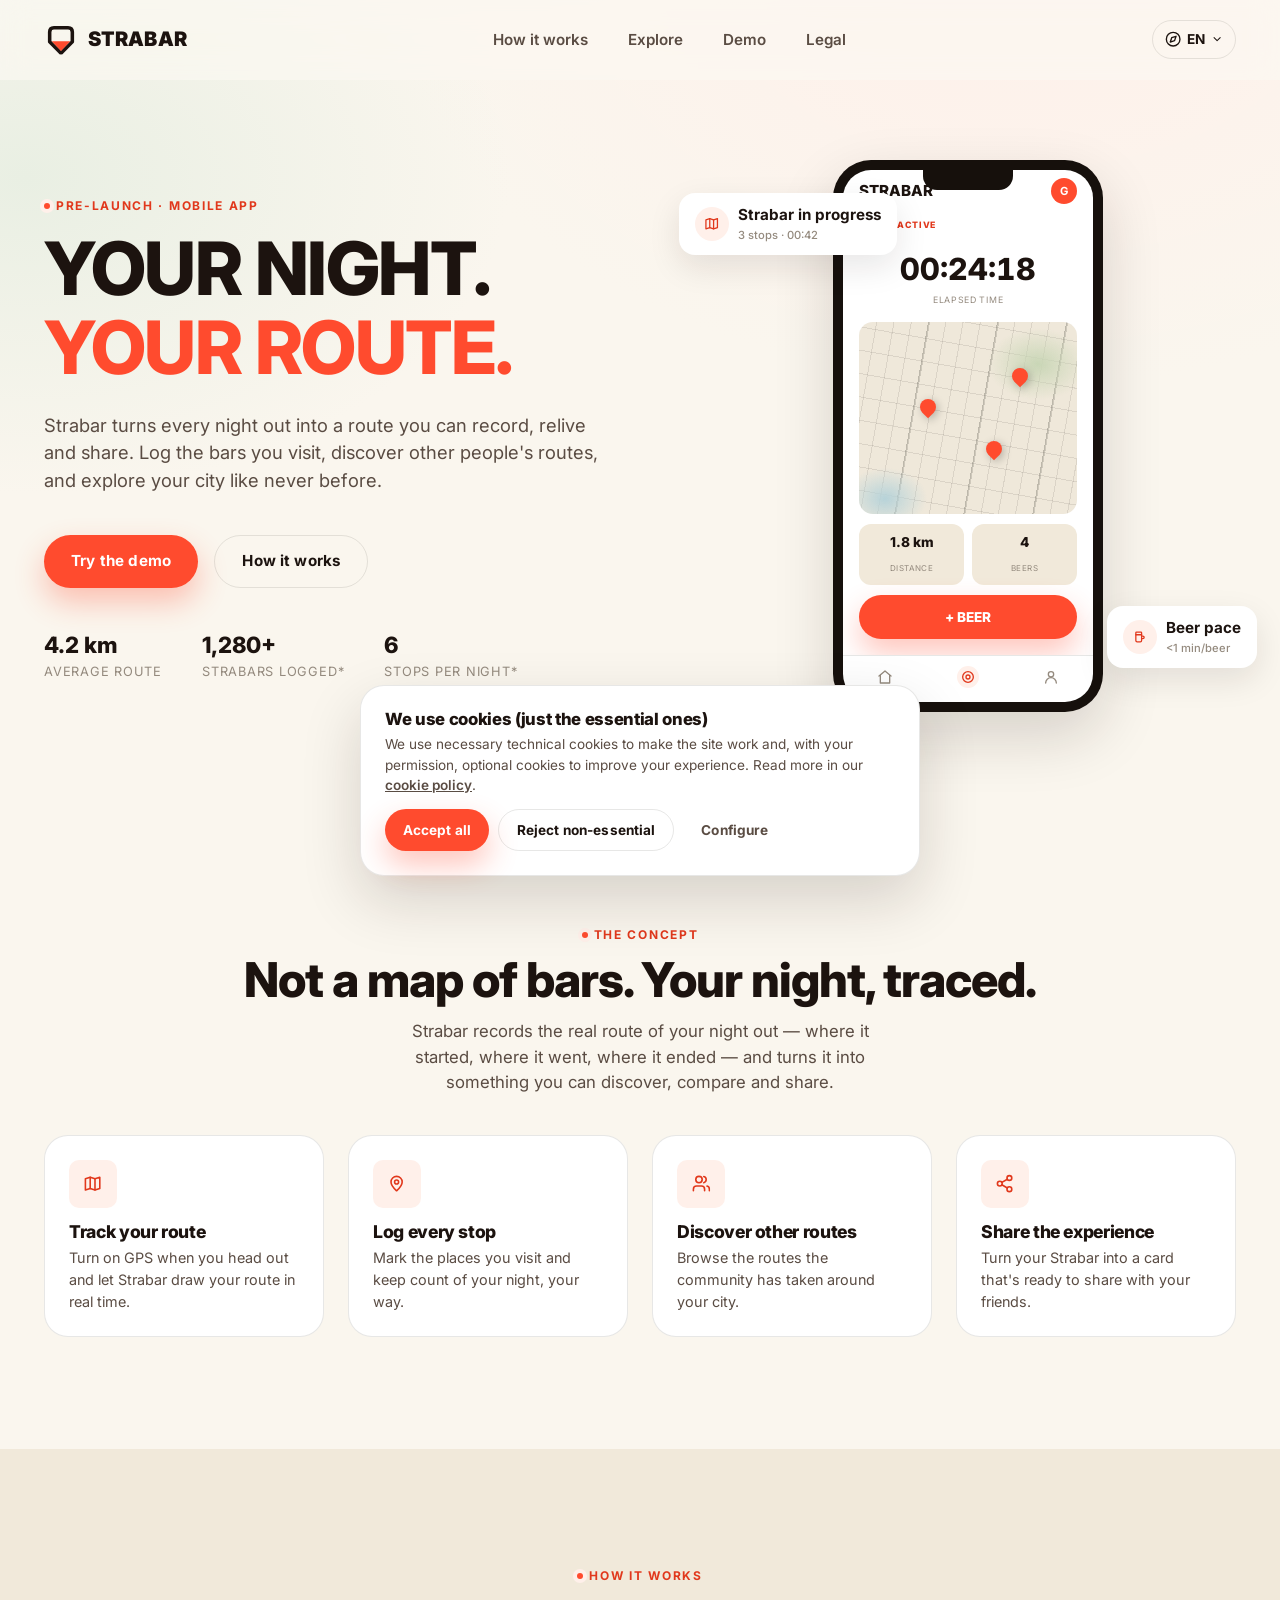
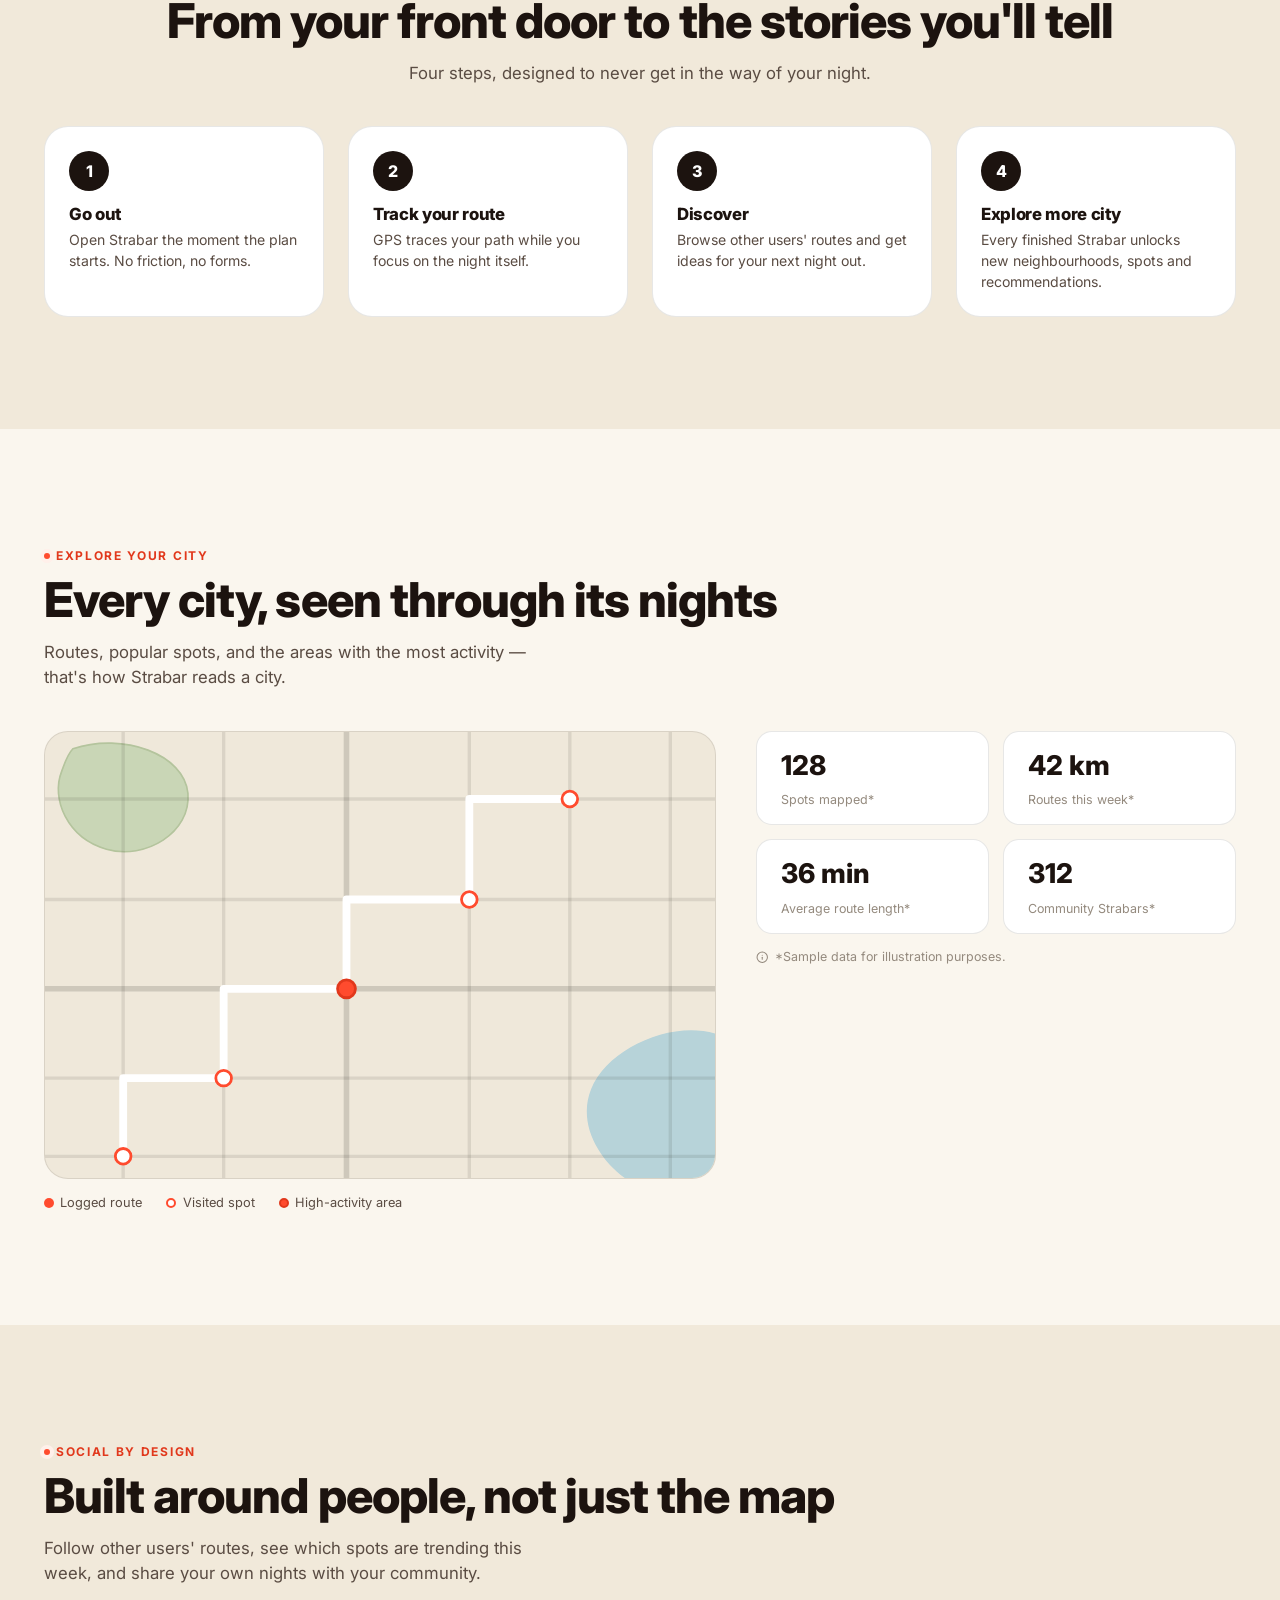
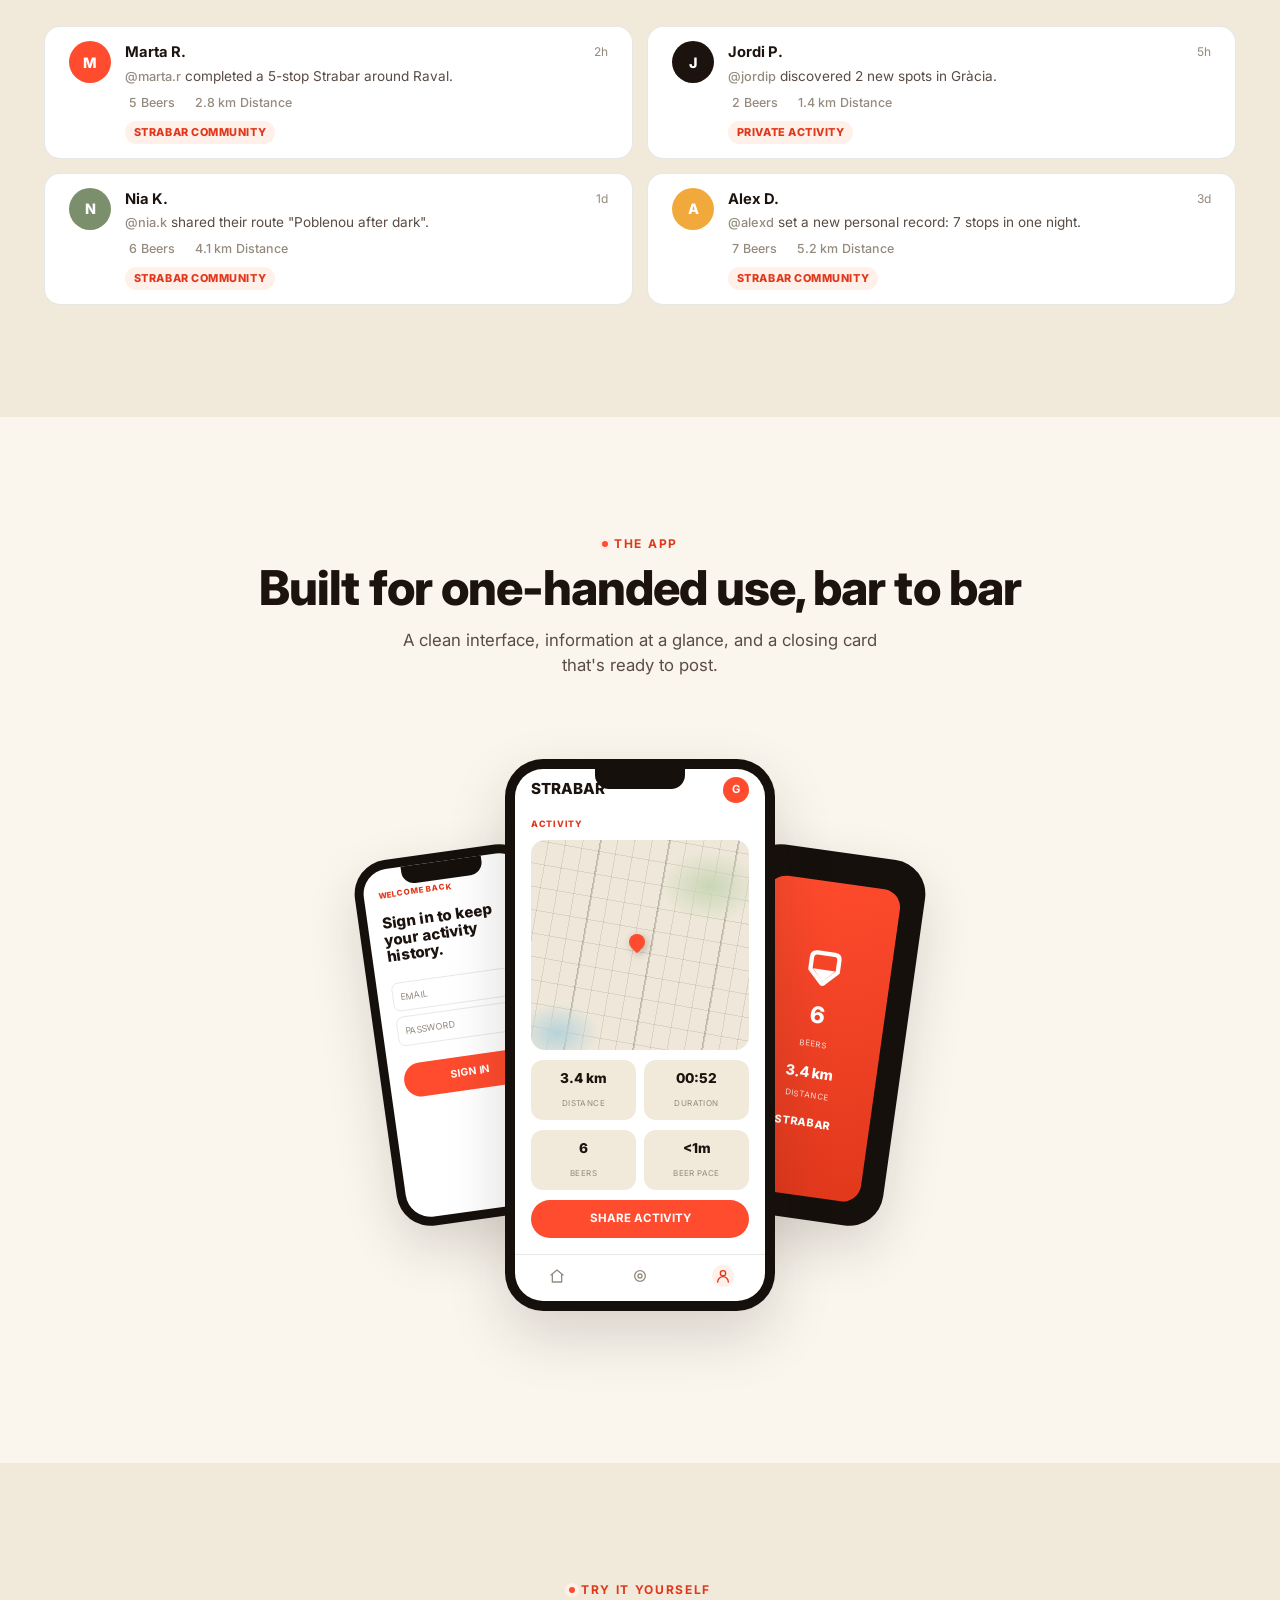
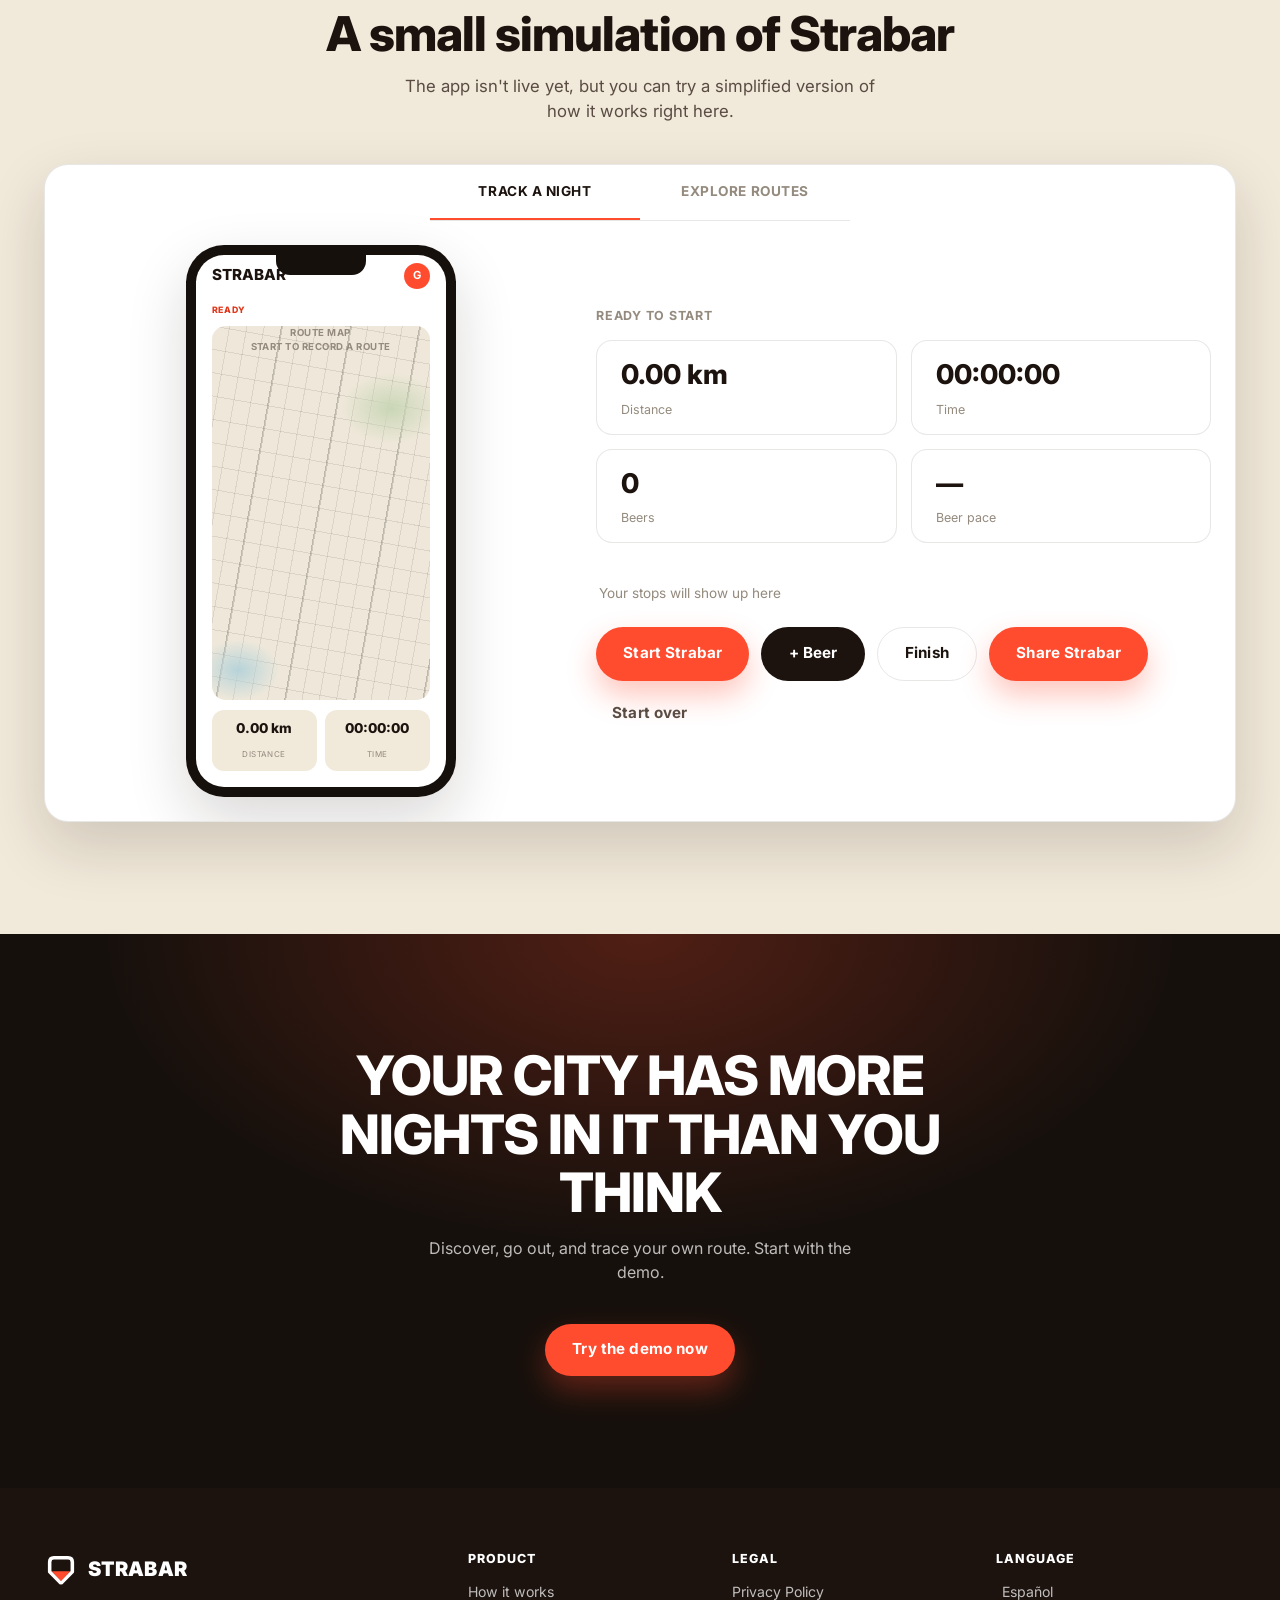
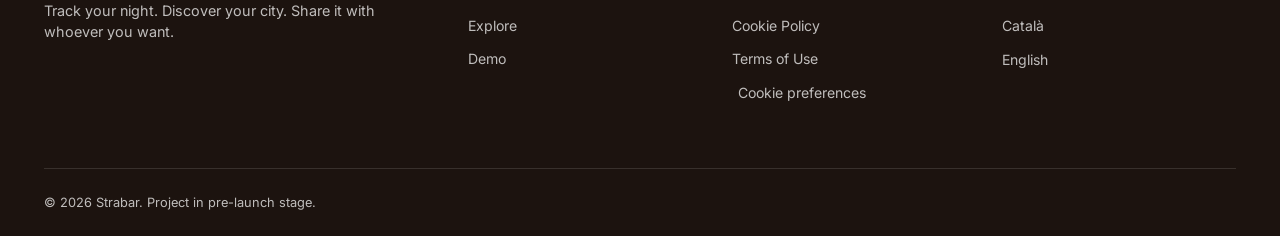
==== commit ac7f147b: "Correct logo mark proportions to match the brand reference Taller rectangular top section, shorter t" ====
--- a/index.html
+++ b/index.html
@@ -9,7 +9,7 @@
       content="Strabar is a social app for tracking your night out: record your route, log the bars you visit, and discover the routes of others. Try the interactive demo."
     />
     <meta name="theme-color" content="#FAF6EE" />
-    <link rel="icon" href="data:image/svg+xml,%3Csvg xmlns='http://www.w3.org/2000/svg' viewBox='0 0 48 48'%3E%3Cpath d='M13,7 L35,7 Q40,7 40,12 L40,23 L26,42 Q24,45 22,42 L8,23 L8,12 Q8,7 13,7 Z' fill='none' stroke='%231C130F' stroke-width='5' stroke-linejoin='round' stroke-linecap='round'/%3E%3Cpath d='M11,22 L37,22 L25,39 Q24,41 23,39 Z' fill='%23FF4B2E'/%3E%3C/svg%3E" />
+    <link rel="icon" href="data:image/svg+xml,%3Csvg xmlns='http://www.w3.org/2000/svg' viewBox='0 0 48 48'%3E%3Cpath d='M14,8 L34,8 Q40,8 40,14 L40,28 L26,42 Q24,45 22,42 L8,28 L8,14 Q8,8 14,8 Z' fill='none' stroke='%231C130F' stroke-width='5' stroke-linejoin='round' stroke-linecap='round'/%3E%3Cpath d='M11,27 L37,27 L25,40 Q24,42 23,40 Z' fill='%23FF4B2E'/%3E%3C/svg%3E" />
 
     <!-- Open Graph / social sharing preview -->
     <meta property="og:type" content="website" />
@@ -43,25 +43,25 @@
     <svg style="display: none" aria-hidden="true">
       <symbol id="icon-logo" viewBox="0 0 48 48">
         <path
-          d="M13,7 L35,7 Q40,7 40,12 L40,23 L26,42 Q24,45 22,42 L8,23 L8,12 Q8,7 13,7 Z"
+          d="M14,8 L34,8 Q40,8 40,14 L40,28 L26,42 Q24,45 22,42 L8,28 L8,14 Q8,8 14,8 Z"
           fill="none"
           stroke="currentColor"
           stroke-width="5"
           stroke-linejoin="round"
           stroke-linecap="round"
         />
-        <path d="M11,22 L37,22 L25,39 Q24,41 23,39 Z" fill="var(--color-primary)" stroke="none" />
+        <path d="M11,27 L37,27 L25,40 Q24,42 23,40 Z" fill="var(--color-primary)" stroke="none" />
       </symbol>
       <symbol id="icon-logo-mono" viewBox="0 0 48 48">
         <path
-          d="M13,7 L35,7 Q40,7 40,12 L40,23 L26,42 Q24,45 22,42 L8,23 L8,12 Q8,7 13,7 Z"
+          d="M14,8 L34,8 Q40,8 40,14 L40,28 L26,42 Q24,45 22,42 L8,28 L8,14 Q8,8 14,8 Z"
           fill="none"
           stroke="#ffffff"
           stroke-width="5"
           stroke-linejoin="round"
           stroke-linecap="round"
         />
-        <path d="M11,22 L37,22 L25,39 Q24,41 23,39 Z" fill="#ffffff" stroke="none" />
+        <path d="M11,27 L37,27 L25,40 Q24,42 23,40 Z" fill="#ffffff" stroke="none" />
       </symbol>
       <symbol id="icon-chevron-down" viewBox="0 0 24 24"><polyline points="6 9 12 15 18 9" /></symbol>
       <symbol id="icon-route" viewBox="0 0 24 24">
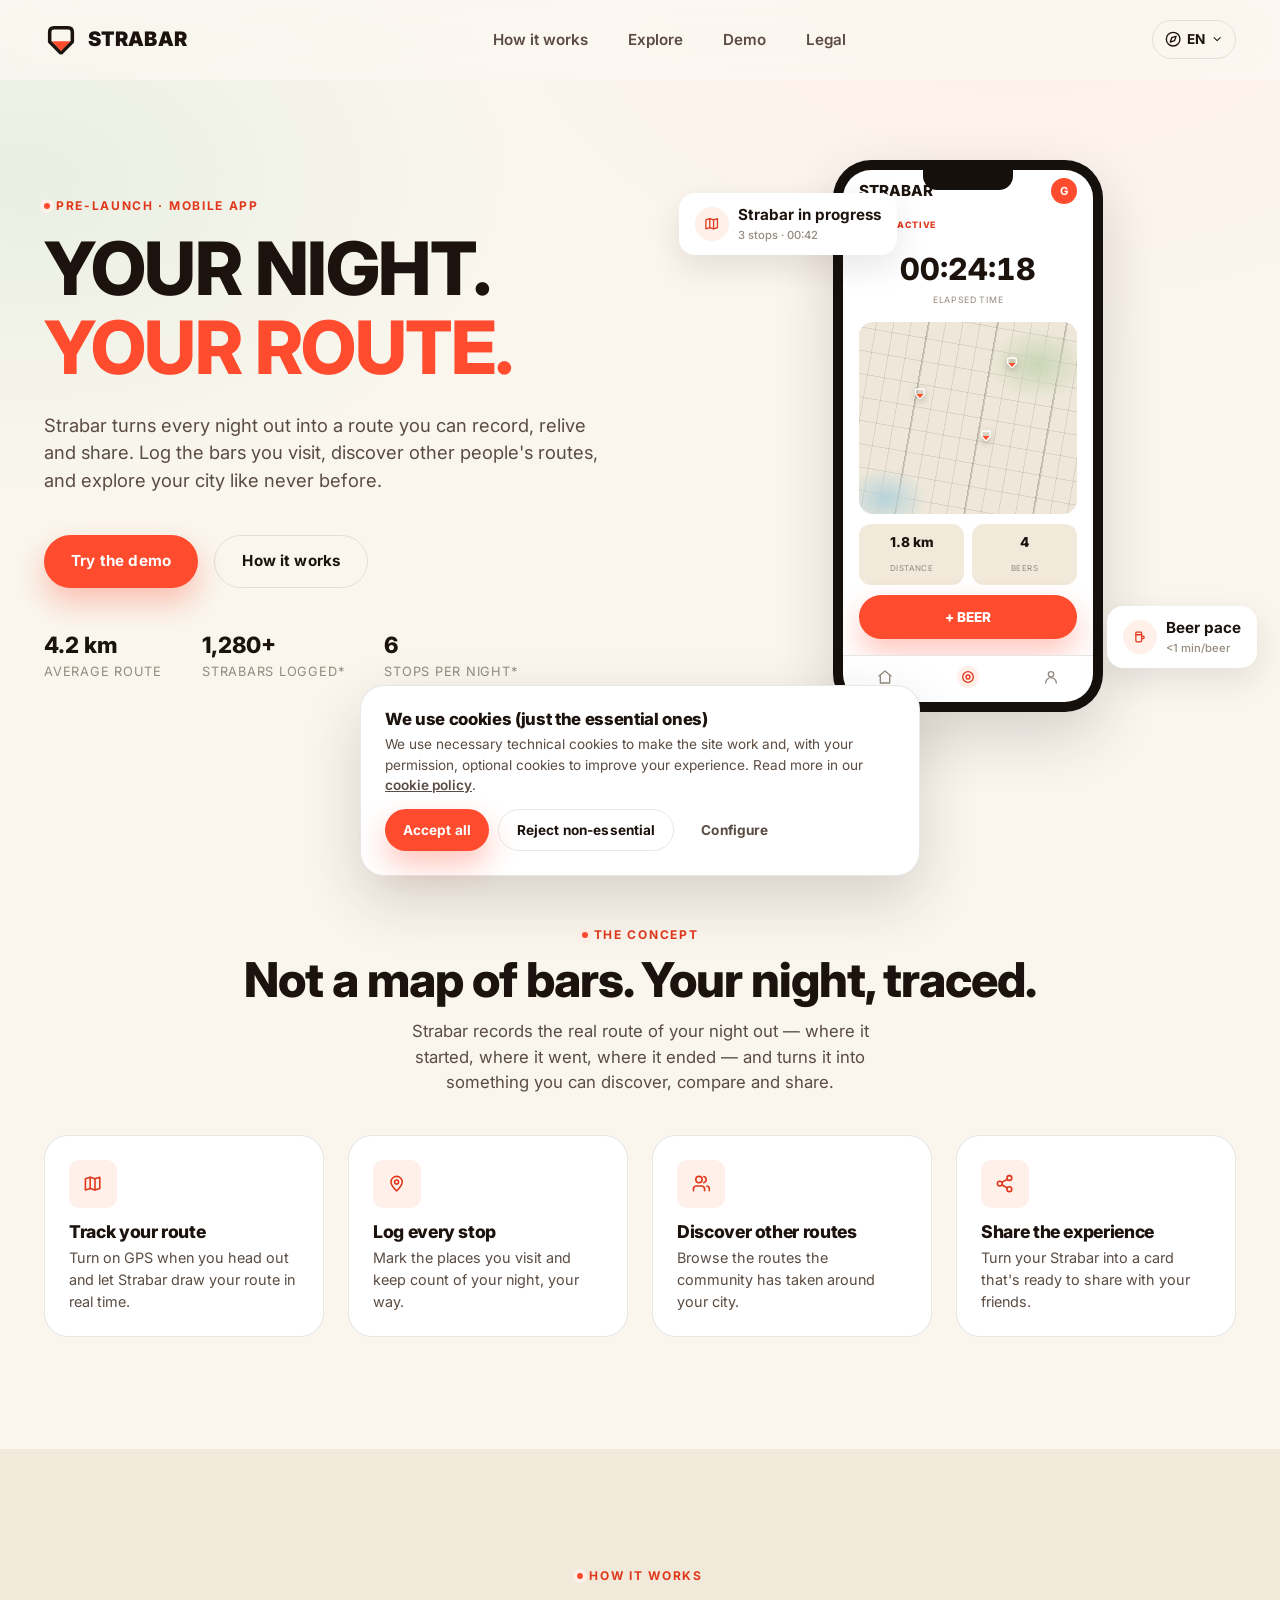
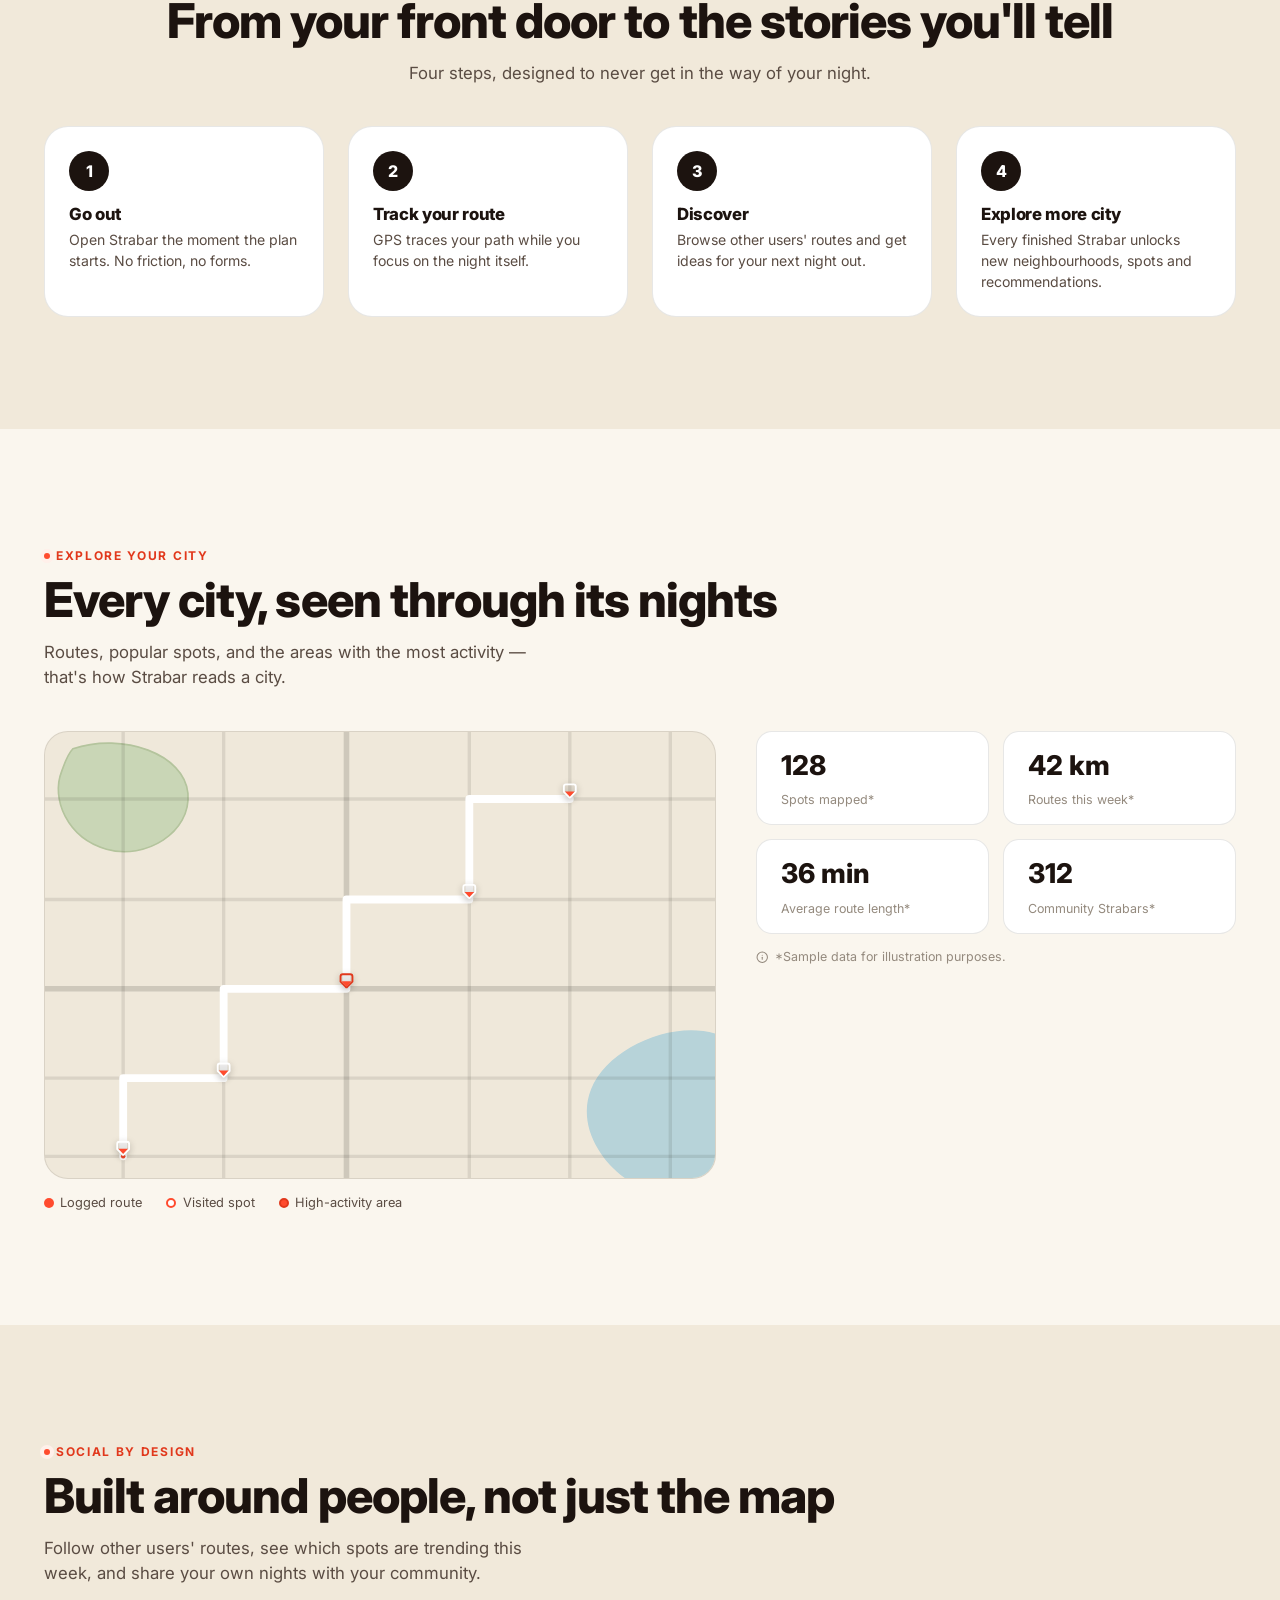
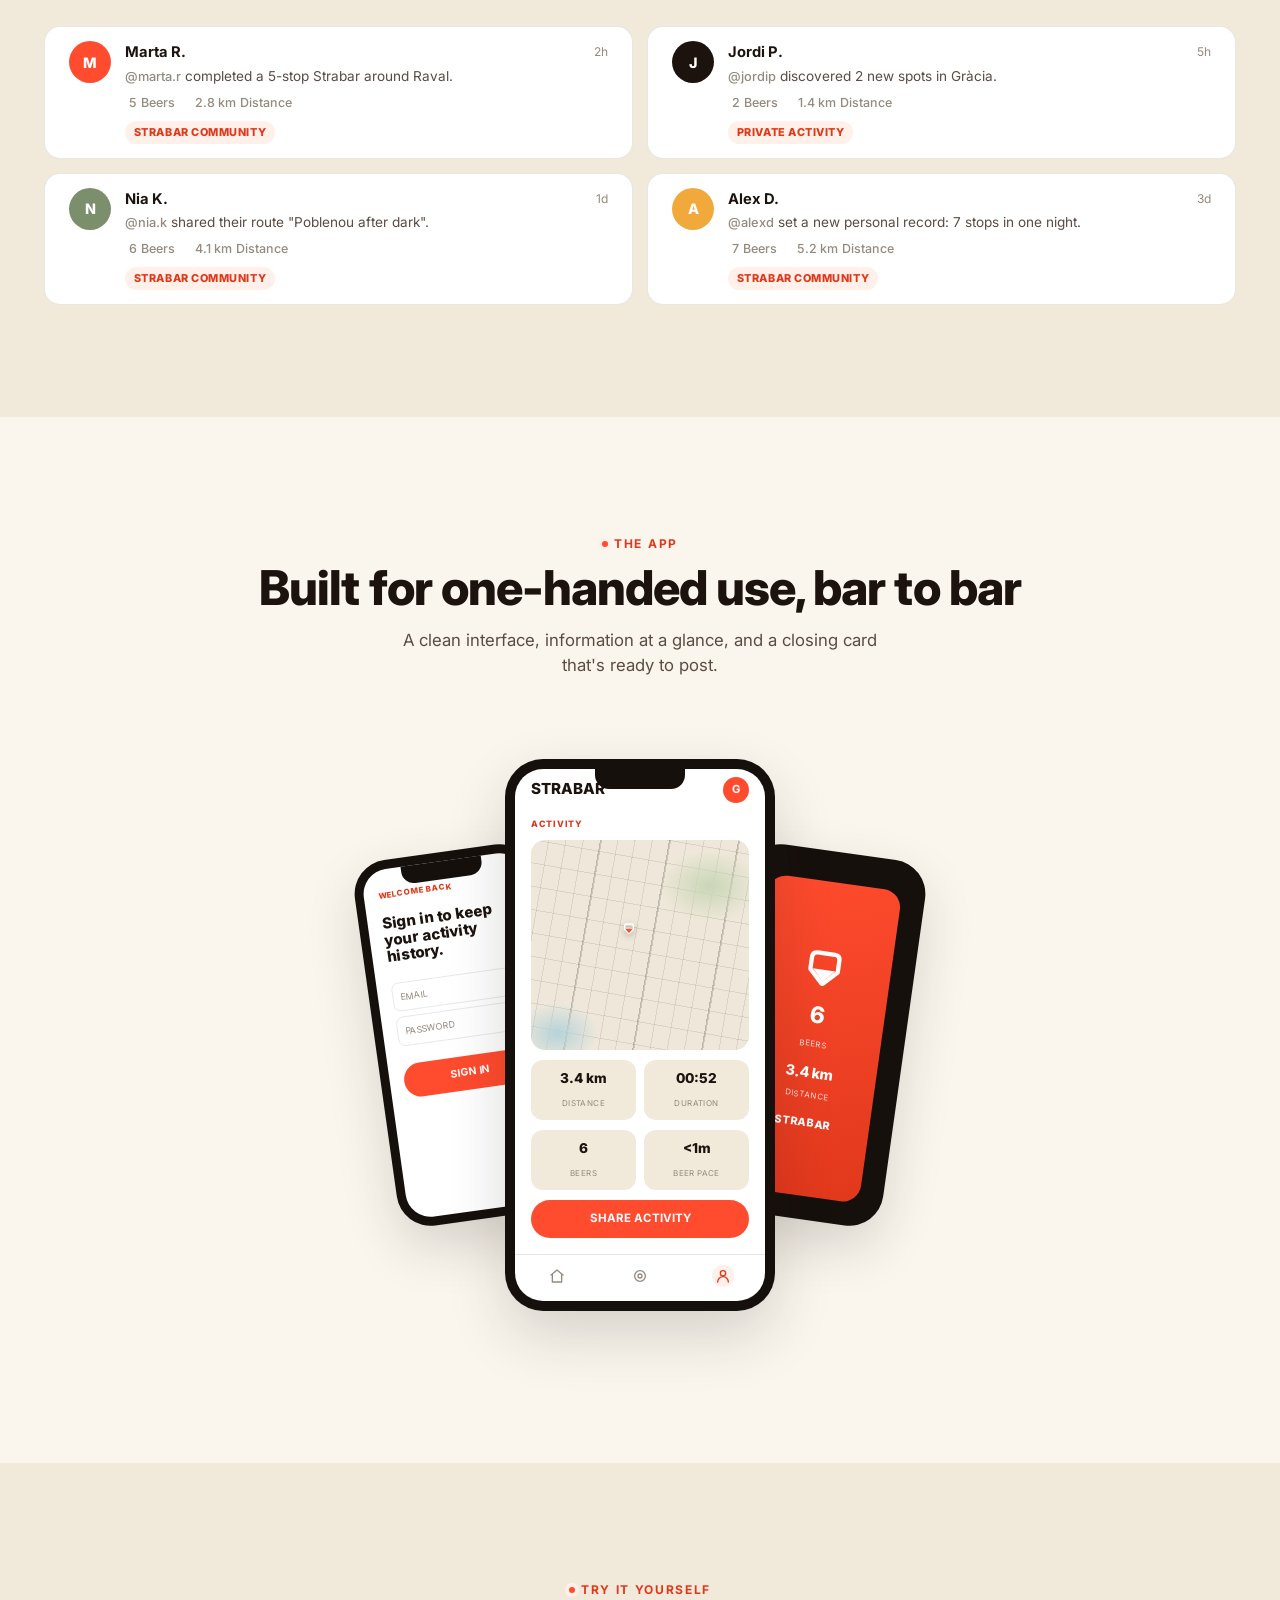
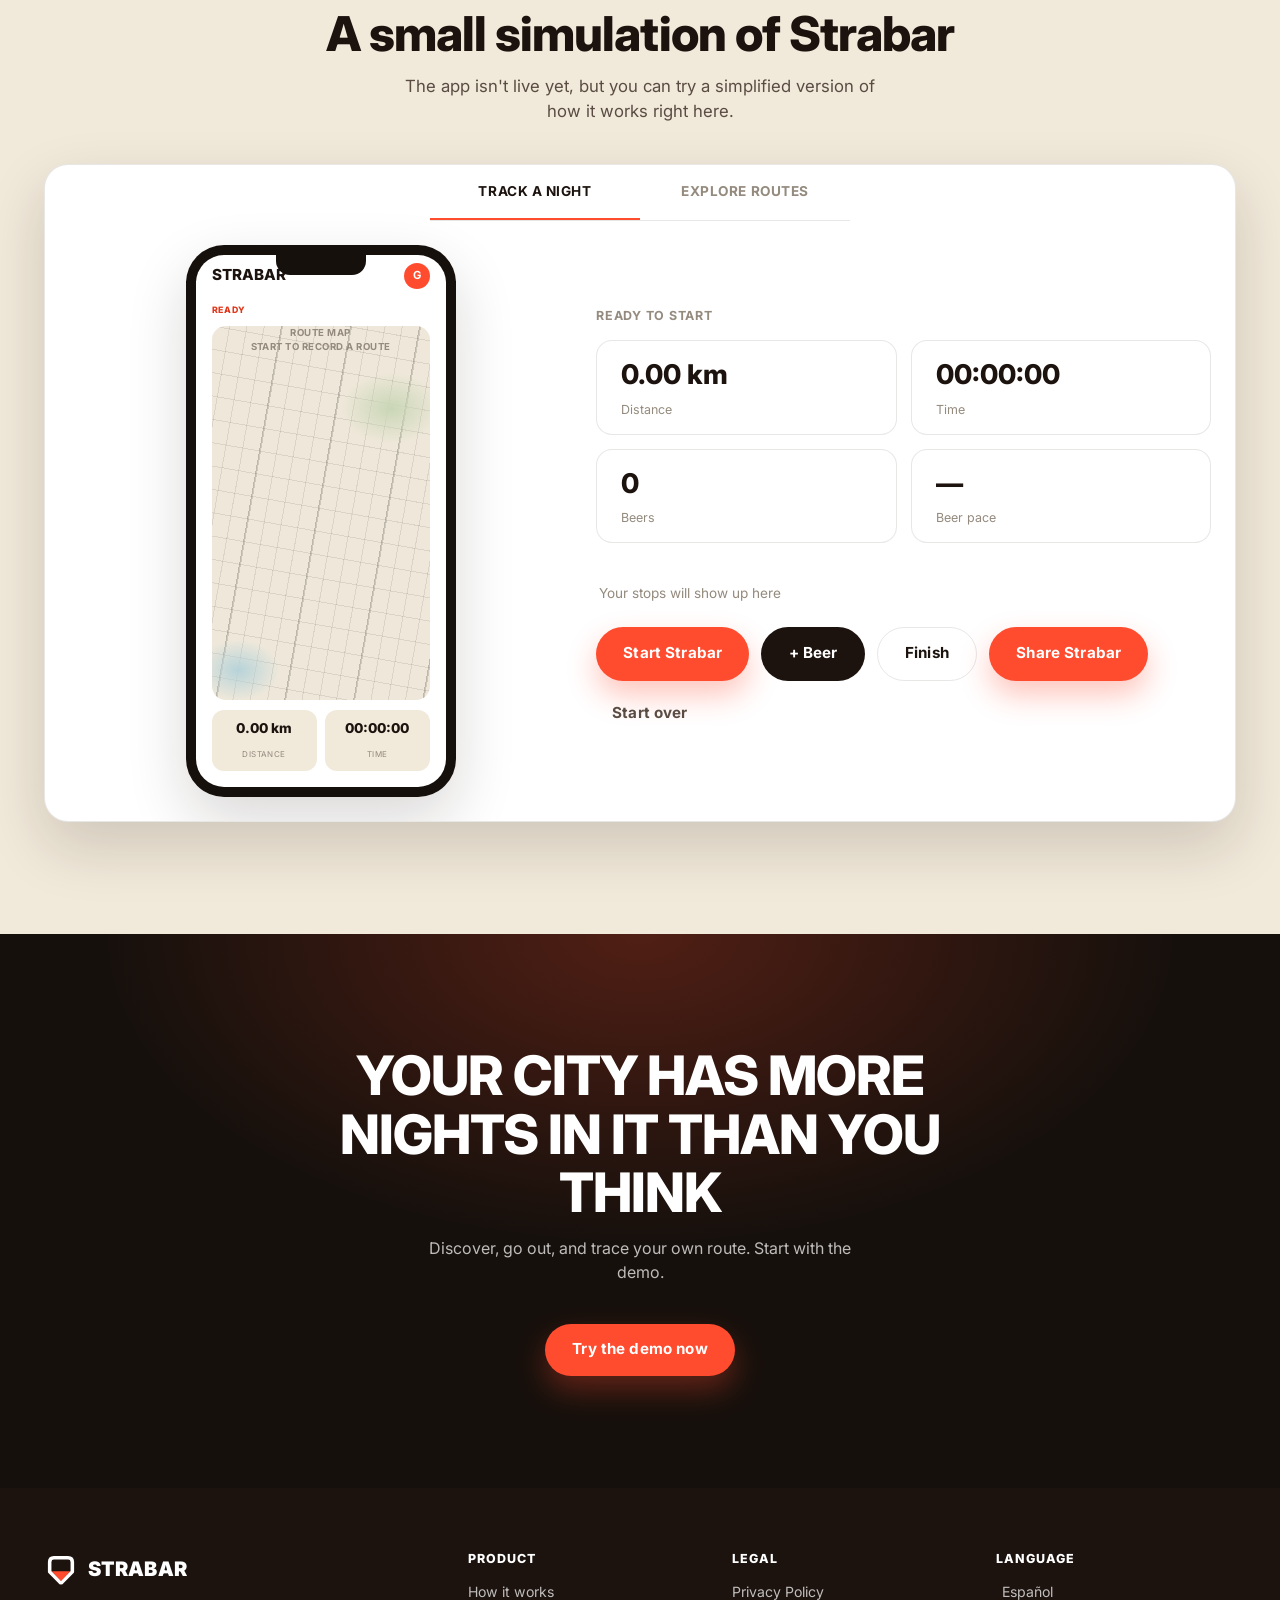
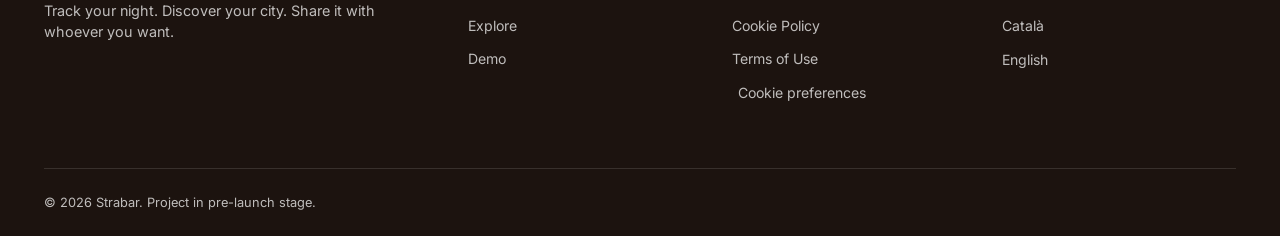
==== commit 2f4160e7: "Use the Strabar logo mark as the location pin on all simulated maps Replace the generic teardrop pin" ====
--- a/index.html
+++ b/index.html
@@ -208,9 +208,9 @@
                     <div class="label">ELAPSED TIME</div>
                   </div>
                   <div class="phone-map">
-                    <span class="pin" style="top: 40%; left: 28%"></span>
-                    <span class="pin" style="top: 62%; left: 58%"></span>
-                    <span class="pin" style="top: 24%; left: 70%"></span>
+                    <svg class="pin" style="top: 40%; left: 28%"><use href="#icon-logo" /></svg>
+                    <svg class="pin" style="top: 62%; left: 58%"><use href="#icon-logo" /></svg>
+                    <svg class="pin" style="top: 24%; left: 70%"><use href="#icon-logo" /></svg>
                   </div>
                   <div class="phone-stat-row">
                     <div class="phone-stat"><strong>1.8 km</strong><span>DISTANCE</span></div>
@@ -346,11 +346,11 @@
                   <path class="route-path-casing" pathLength="100" d="M70,380 L70,310 L160,310 L160,230 L270,230 L270,150 L380,150 L380,60 L470,60" />
                   <path class="route-path" pathLength="100" d="M70,380 L70,310 L160,310 L160,230 L270,230 L270,150 L380,150 L380,60 L470,60" />
 
-                  <g class="map-pin"><circle cx="70" cy="380" r="7" /></g>
-                  <g class="map-pin"><circle cx="160" cy="310" r="7" /></g>
-                  <g class="map-pin is-hot"><circle cx="270" cy="230" r="8" /></g>
-                  <g class="map-pin"><circle cx="380" cy="150" r="7" /></g>
-                  <g class="map-pin"><circle cx="470" cy="60" r="7" /></g>
+                  <g class="map-pin"><use href="#icon-logo" x="62" y="363" width="16" height="18.5" /></g>
+                  <g class="map-pin"><use href="#icon-logo" x="152" y="293" width="16" height="18.5" /></g>
+                  <g class="map-pin is-hot"><use href="#icon-logo" x="262" y="213" width="16" height="18.5" /></g>
+                  <g class="map-pin"><use href="#icon-logo" x="372" y="133" width="16" height="18.5" /></g>
+                  <g class="map-pin"><use href="#icon-logo" x="462" y="43" width="16" height="18.5" /></g>
                 </svg>
               </div>
               <div class="city-legend">
@@ -454,7 +454,7 @@
                   <div class="phone-body">
                     <span class="phone-tag">ACTIVITY</span>
                     <div class="phone-map">
-                      <span class="pin" style="top: 45%; left: 45%"></span>
+                      <svg class="pin" style="top: 45%; left: 45%"><use href="#icon-logo" /></svg>
                     </div>
                     <div class="phone-stat-row">
                       <div class="phone-stat"><strong>3.4 km</strong><span>DISTANCE</span></div>
--- a/css/style.css
+++ b/css/style.css
@@ -916,12 +916,11 @@
 
 .phone-map .pin {
   position: absolute;
-  width: 16px;
-  height: 16px;
-  background: var(--color-primary);
-  border-radius: 50% 50% 50% 0;
-  transform: rotate(-45deg);
-  box-shadow: 0 3px 8px rgba(0, 0, 0, 0.25);
+  width: 13px;
+  height: 15px;
+  color: #fff;
+  transform: translate(-50%, -88%);
+  filter: drop-shadow(0 2px 3px rgba(20, 15, 10, 0.35));
 }
 
 .phone-body > [data-demo-screen] {
@@ -1249,17 +1248,16 @@
 
 .city-map .map-pin {
   cursor: pointer;
-}
-
-.city-map .map-pin circle {
-  fill: var(--color-surface);
-  stroke: var(--color-primary);
-  stroke-width: 2.5;
-}
-
-.city-map .map-pin.is-hot circle {
-  fill: var(--color-primary);
-  stroke: var(--color-primary-dark);
+  color: #fff;
+}
+
+.city-map .map-pin use {
+  filter: drop-shadow(0 2px 3px rgba(20, 15, 10, 0.35));
+  transition: color var(--dur-fast) var(--ease);
+}
+
+.city-map .map-pin.is-hot {
+  color: var(--color-primary-dark);
 }
 
 .city-legend {
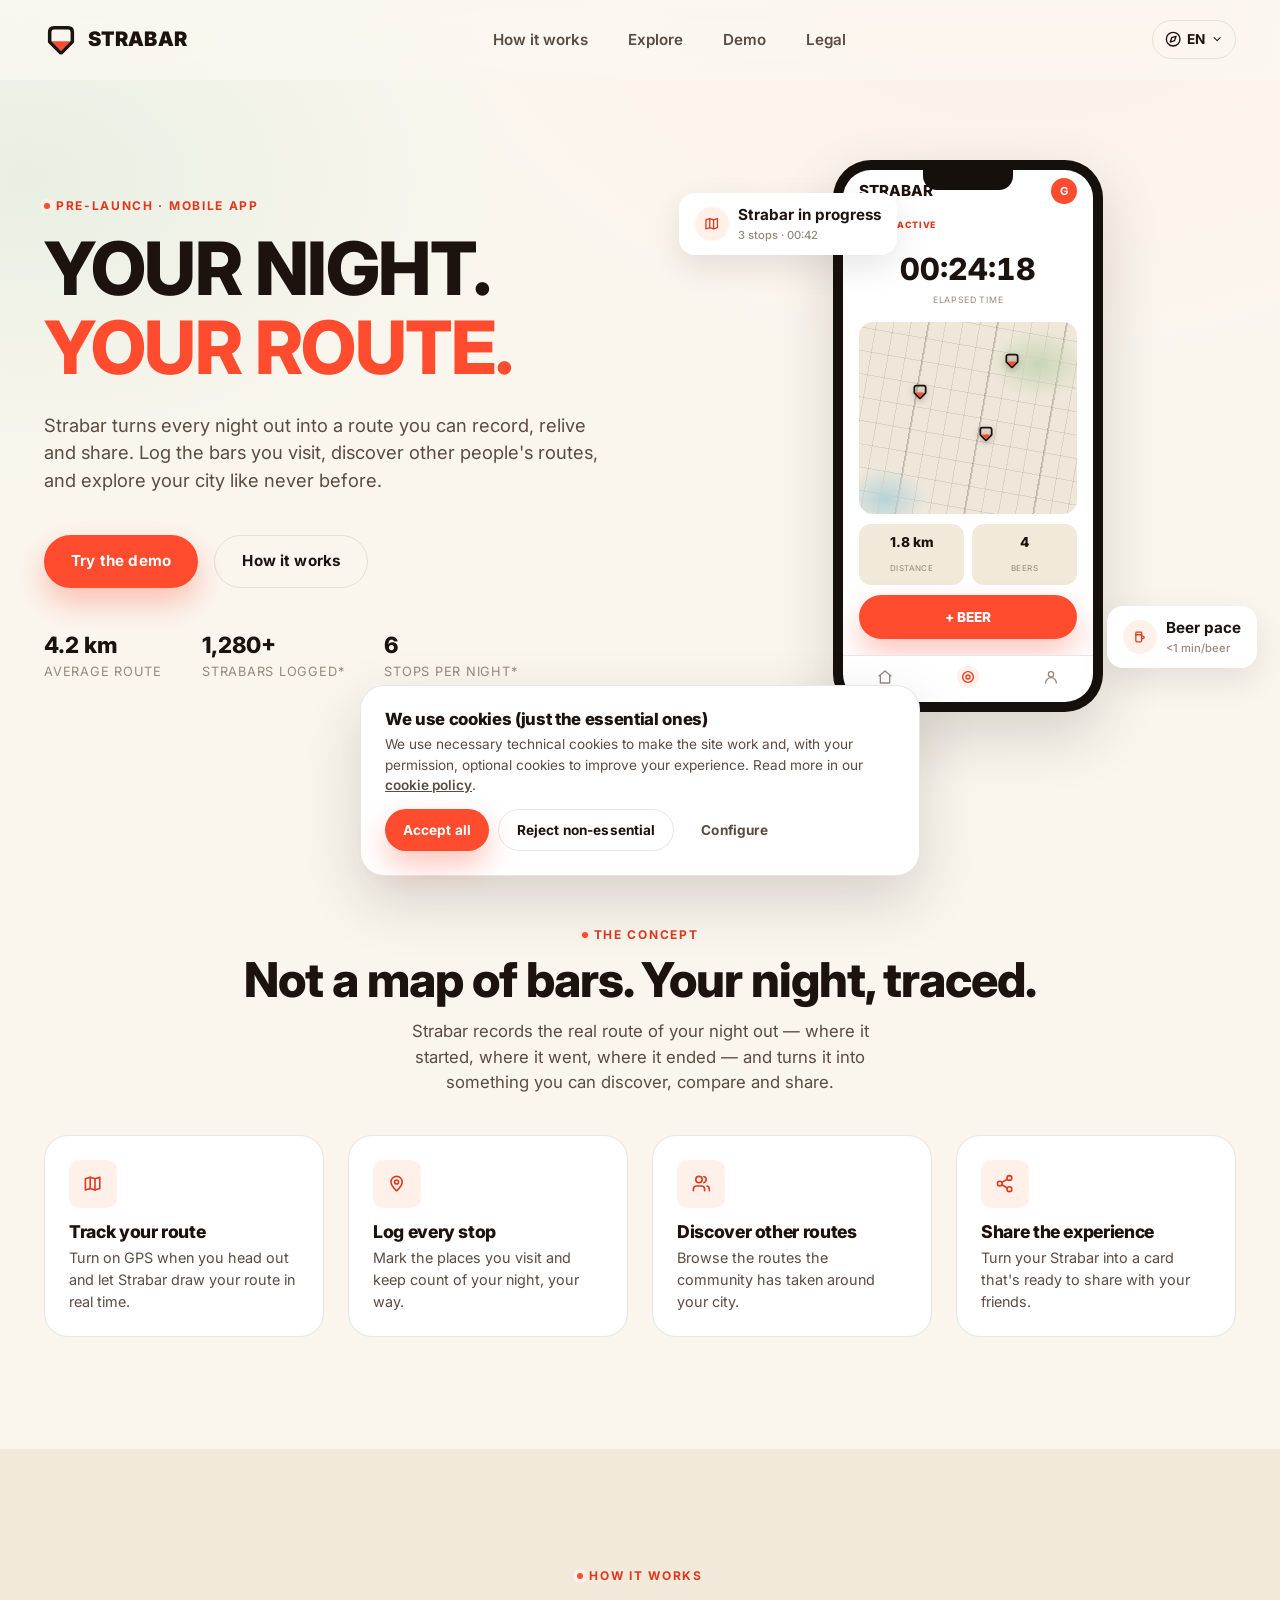
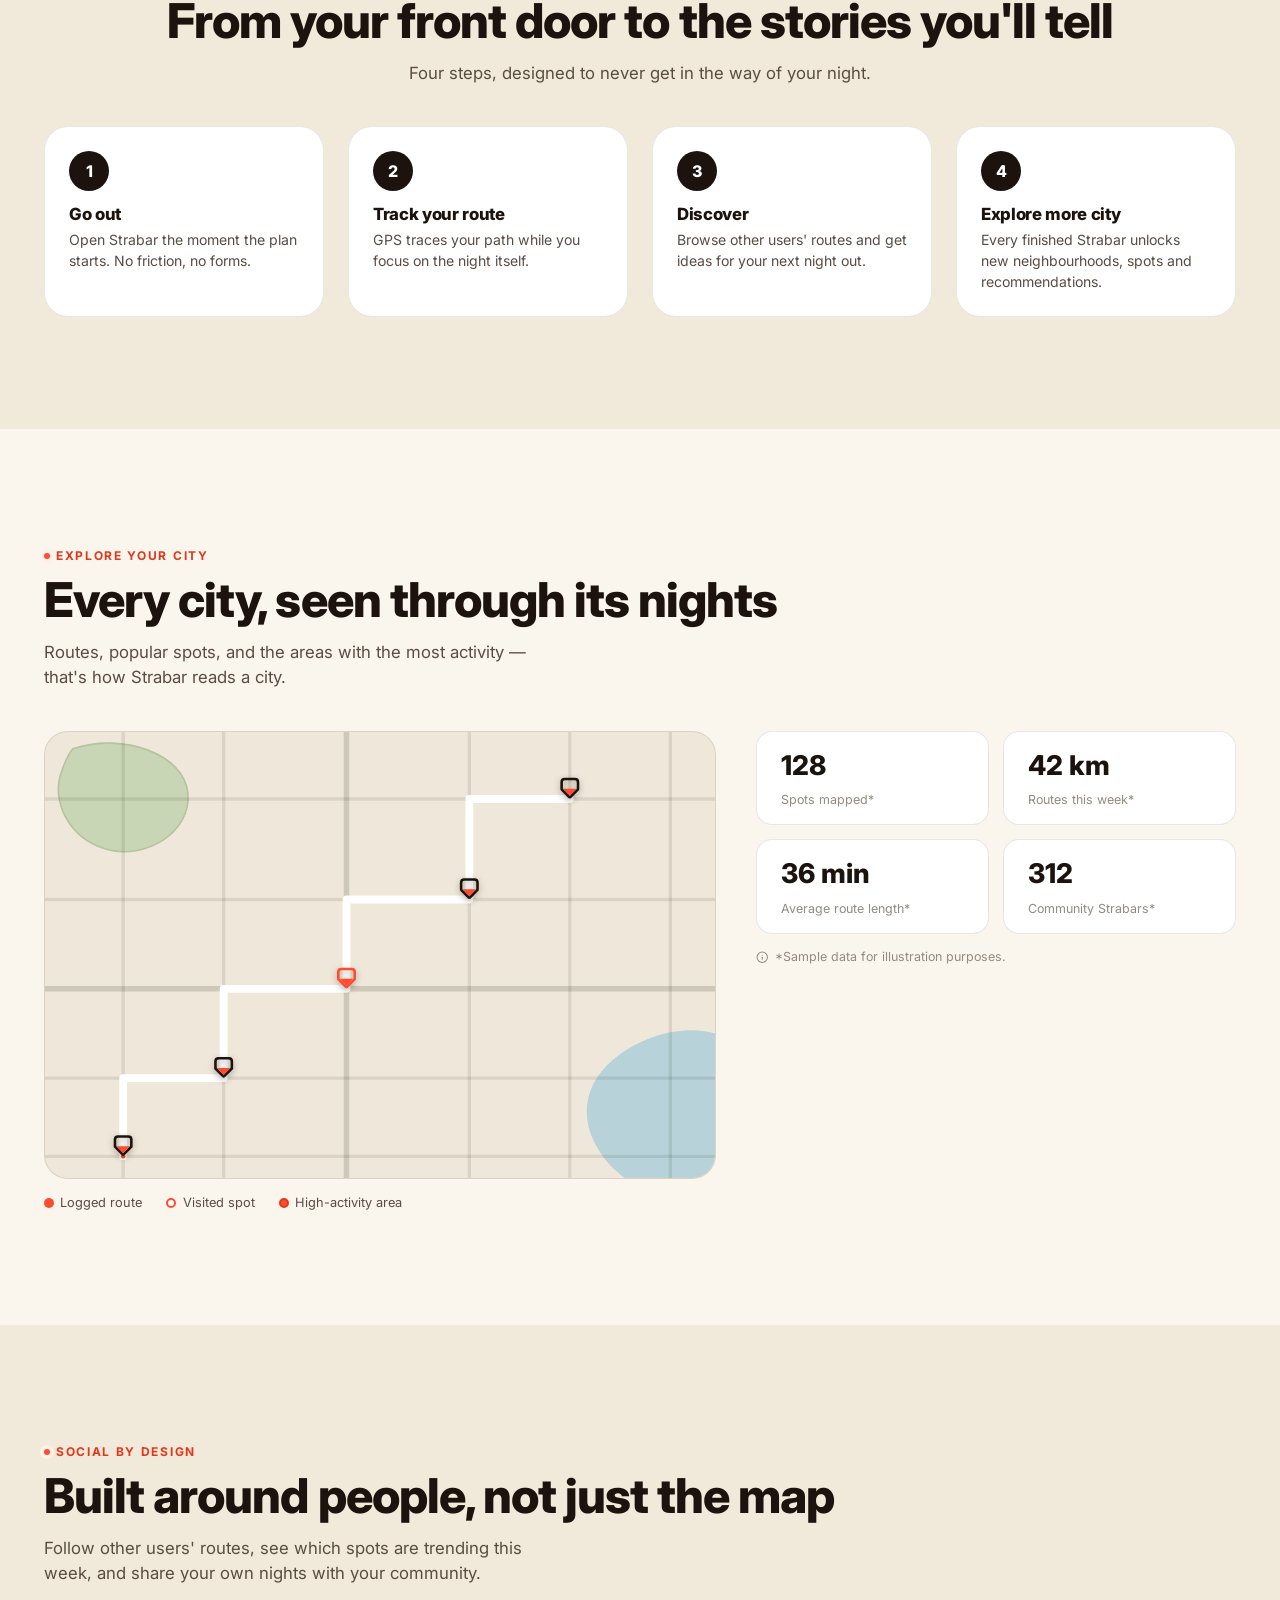
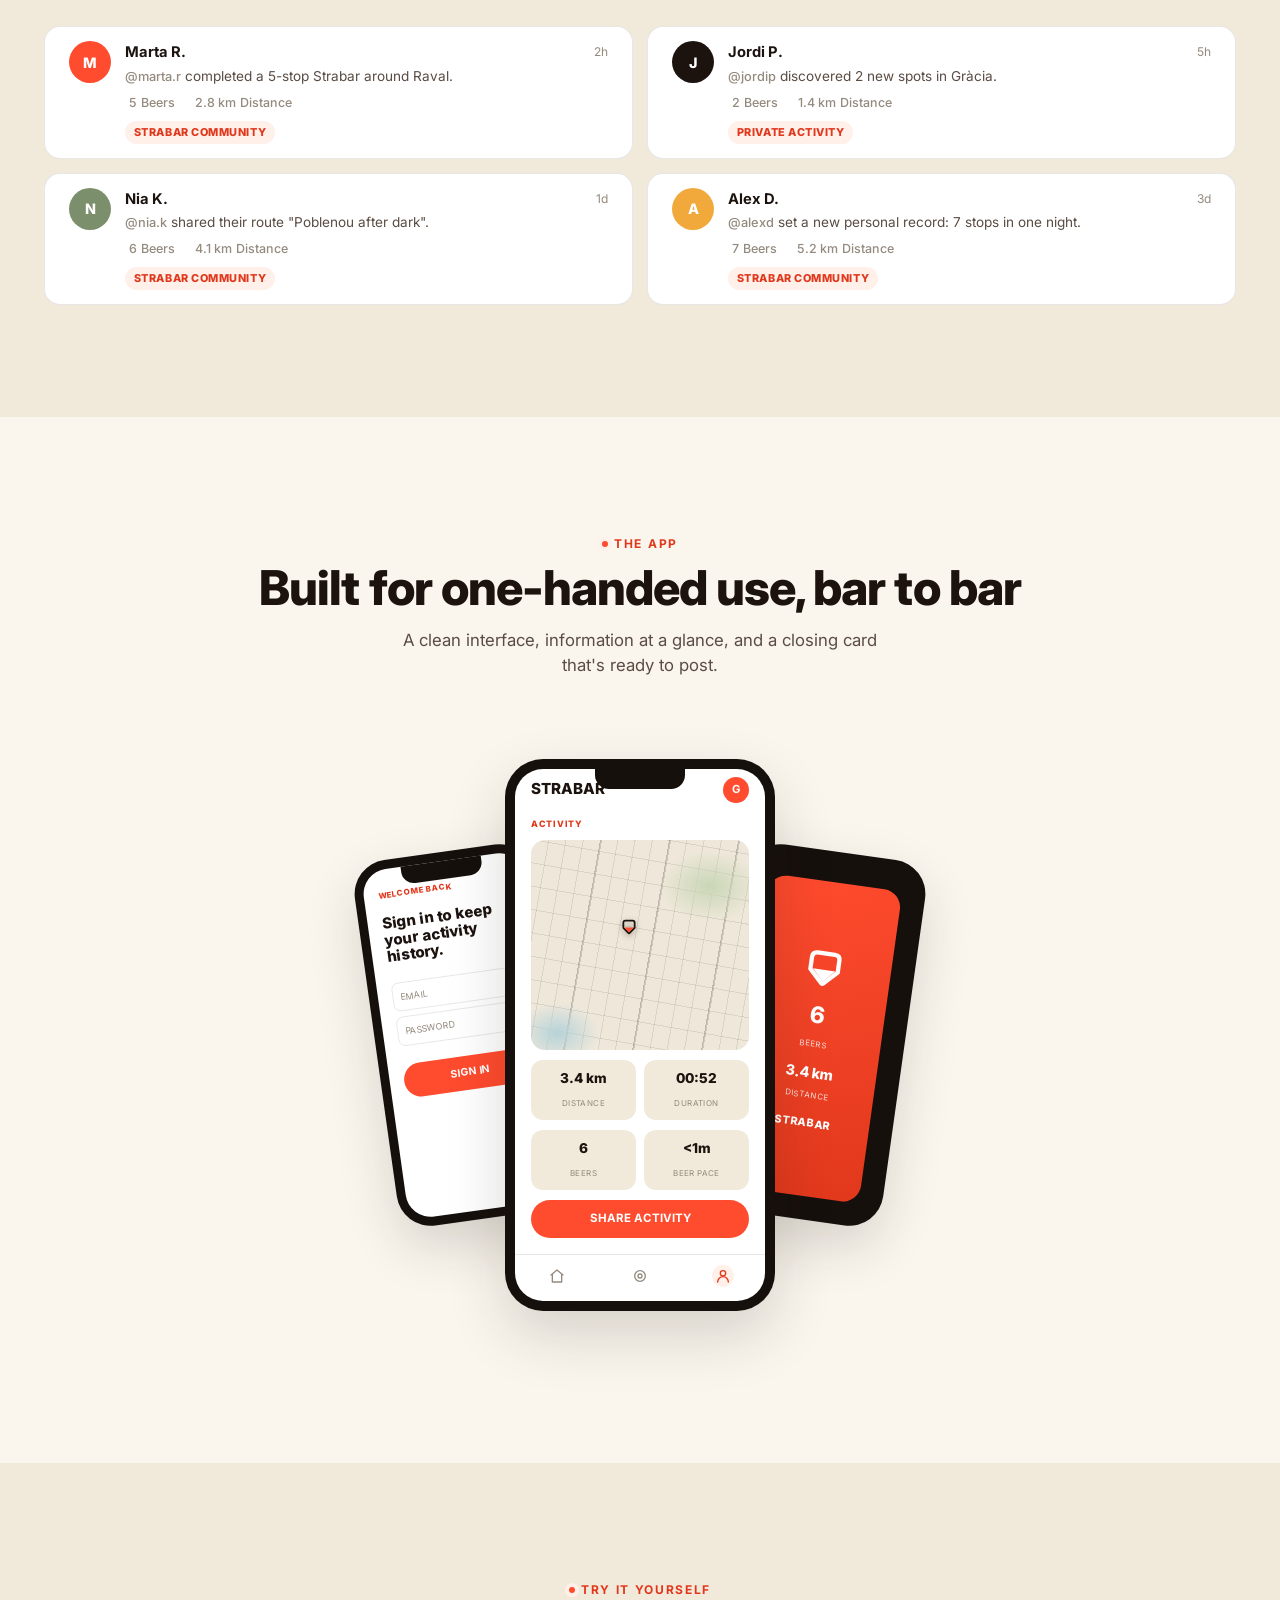
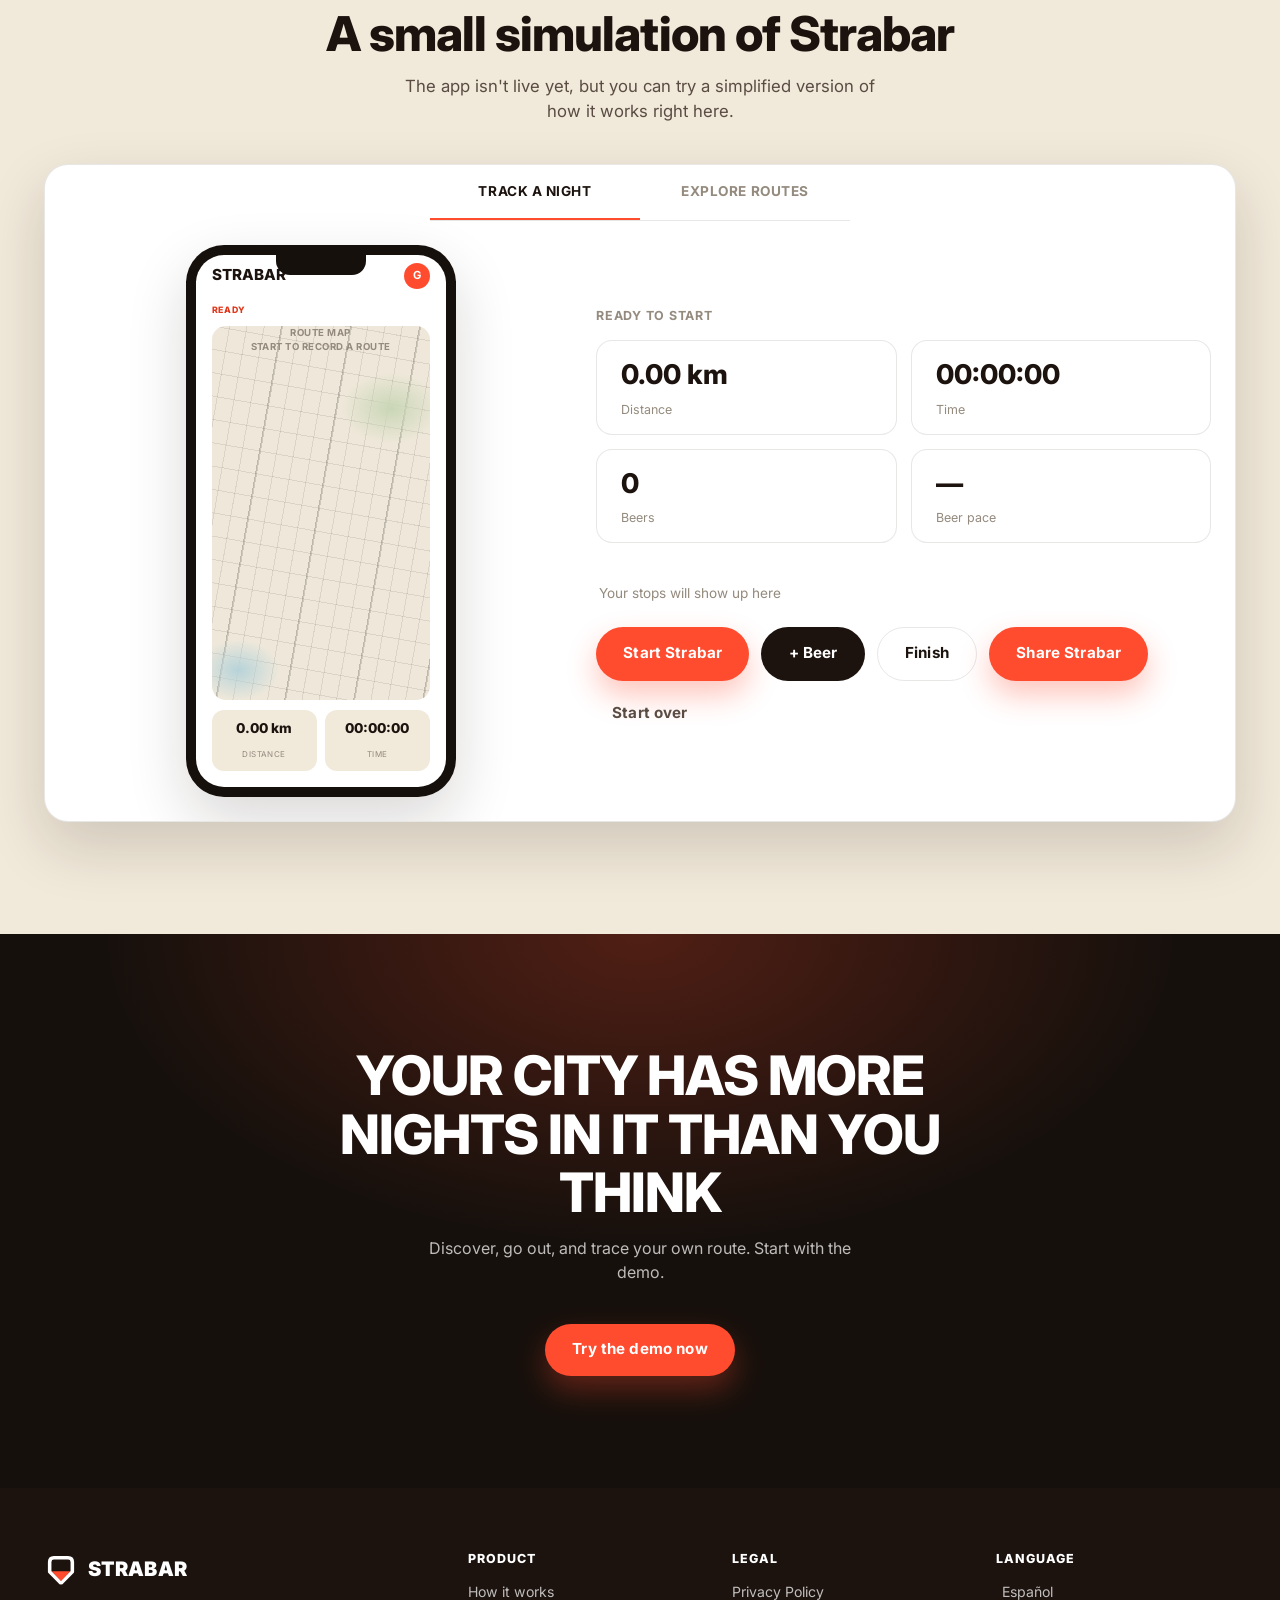
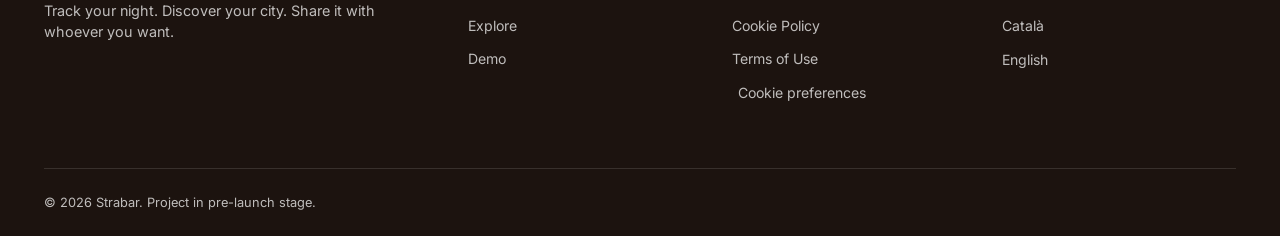
==== commit 8ba55319: "Darken and enlarge the map pin mark for better contrast/visibility Per feedback: use a dark outline " ====
--- a/index.html
+++ b/index.html
@@ -346,11 +346,11 @@
                   <path class="route-path-casing" pathLength="100" d="M70,380 L70,310 L160,310 L160,230 L270,230 L270,150 L380,150 L380,60 L470,60" />
                   <path class="route-path" pathLength="100" d="M70,380 L70,310 L160,310 L160,230 L270,230 L270,150 L380,150 L380,60 L470,60" />
 
-                  <g class="map-pin"><use href="#icon-logo" x="62" y="363" width="16" height="18.5" /></g>
-                  <g class="map-pin"><use href="#icon-logo" x="152" y="293" width="16" height="18.5" /></g>
-                  <g class="map-pin is-hot"><use href="#icon-logo" x="262" y="213" width="16" height="18.5" /></g>
-                  <g class="map-pin"><use href="#icon-logo" x="372" y="133" width="16" height="18.5" /></g>
-                  <g class="map-pin"><use href="#icon-logo" x="462" y="43" width="16" height="18.5" /></g>
+                  <g class="map-pin"><use href="#icon-logo" x="59" y="357" width="22" height="25" /></g>
+                  <g class="map-pin"><use href="#icon-logo" x="149" y="287" width="22" height="25" /></g>
+                  <g class="map-pin is-hot"><use href="#icon-logo" x="259" y="207" width="22" height="25" /></g>
+                  <g class="map-pin"><use href="#icon-logo" x="369" y="127" width="22" height="25" /></g>
+                  <g class="map-pin"><use href="#icon-logo" x="459" y="37" width="22" height="25" /></g>
                 </svg>
               </div>
               <div class="city-legend">
--- a/css/style.css
+++ b/css/style.css
@@ -916,9 +916,9 @@
 
 .phone-map .pin {
   position: absolute;
-  width: 13px;
-  height: 15px;
-  color: #fff;
+  width: 17px;
+  height: 20px;
+  color: var(--color-ink);
   transform: translate(-50%, -88%);
   filter: drop-shadow(0 2px 3px rgba(20, 15, 10, 0.35));
 }
@@ -1248,7 +1248,7 @@
 
 .city-map .map-pin {
   cursor: pointer;
-  color: #fff;
+  color: var(--color-ink);
 }
 
 .city-map .map-pin use {
@@ -1257,7 +1257,7 @@
 }
 
 .city-map .map-pin.is-hot {
-  color: var(--color-primary-dark);
+  color: var(--color-primary);
 }
 
 .city-legend {
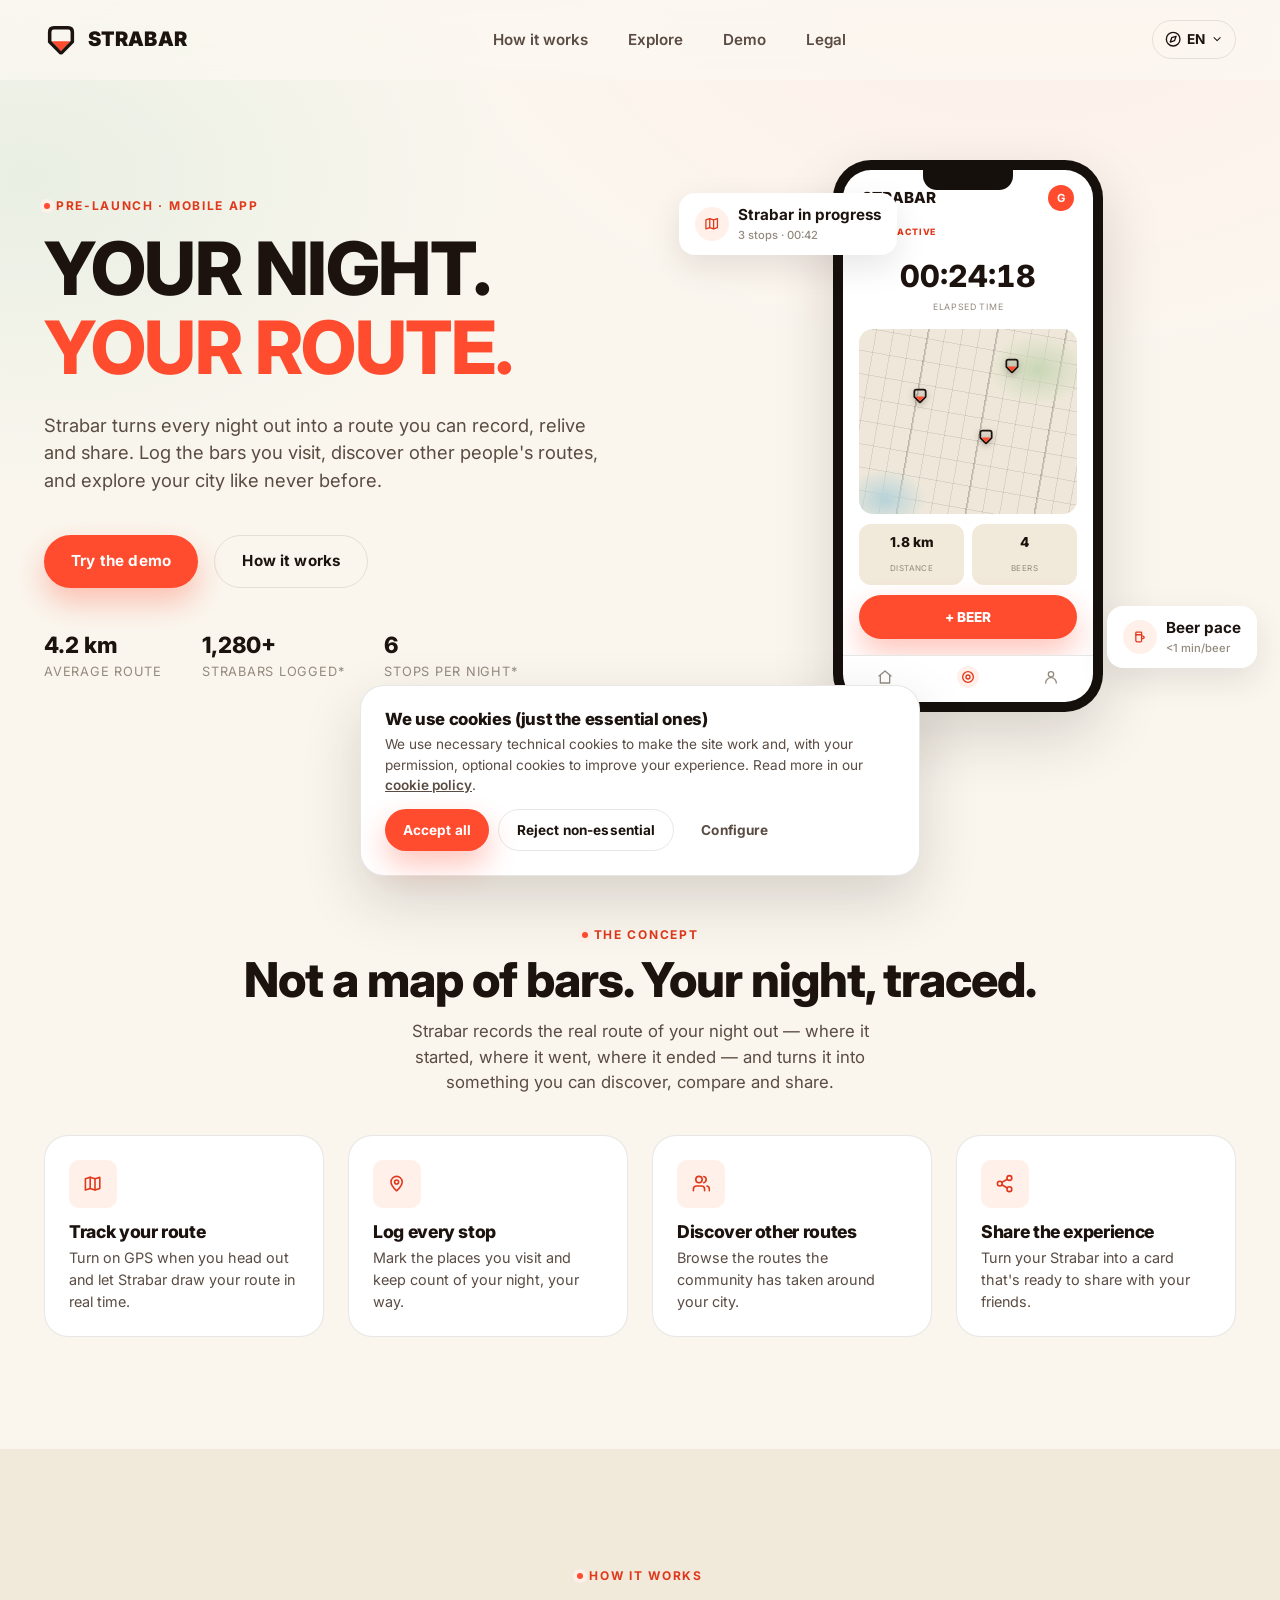
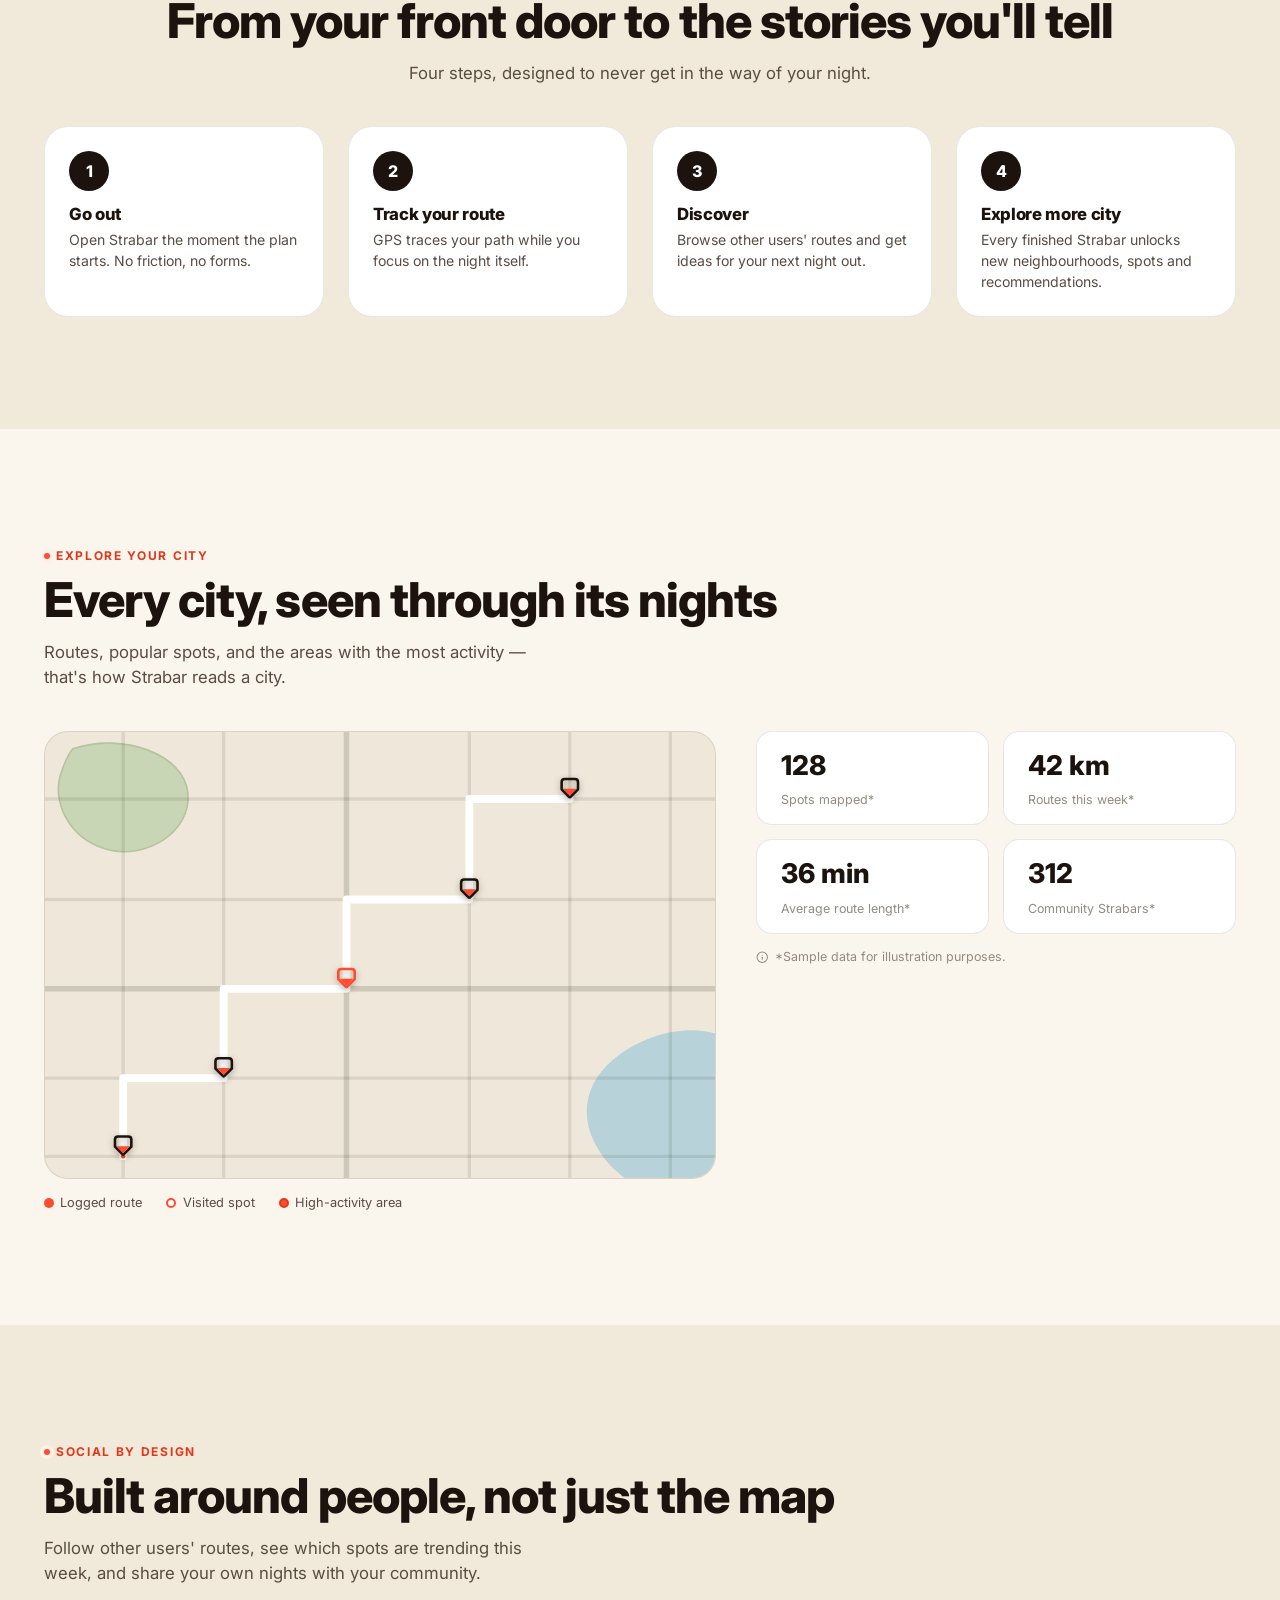
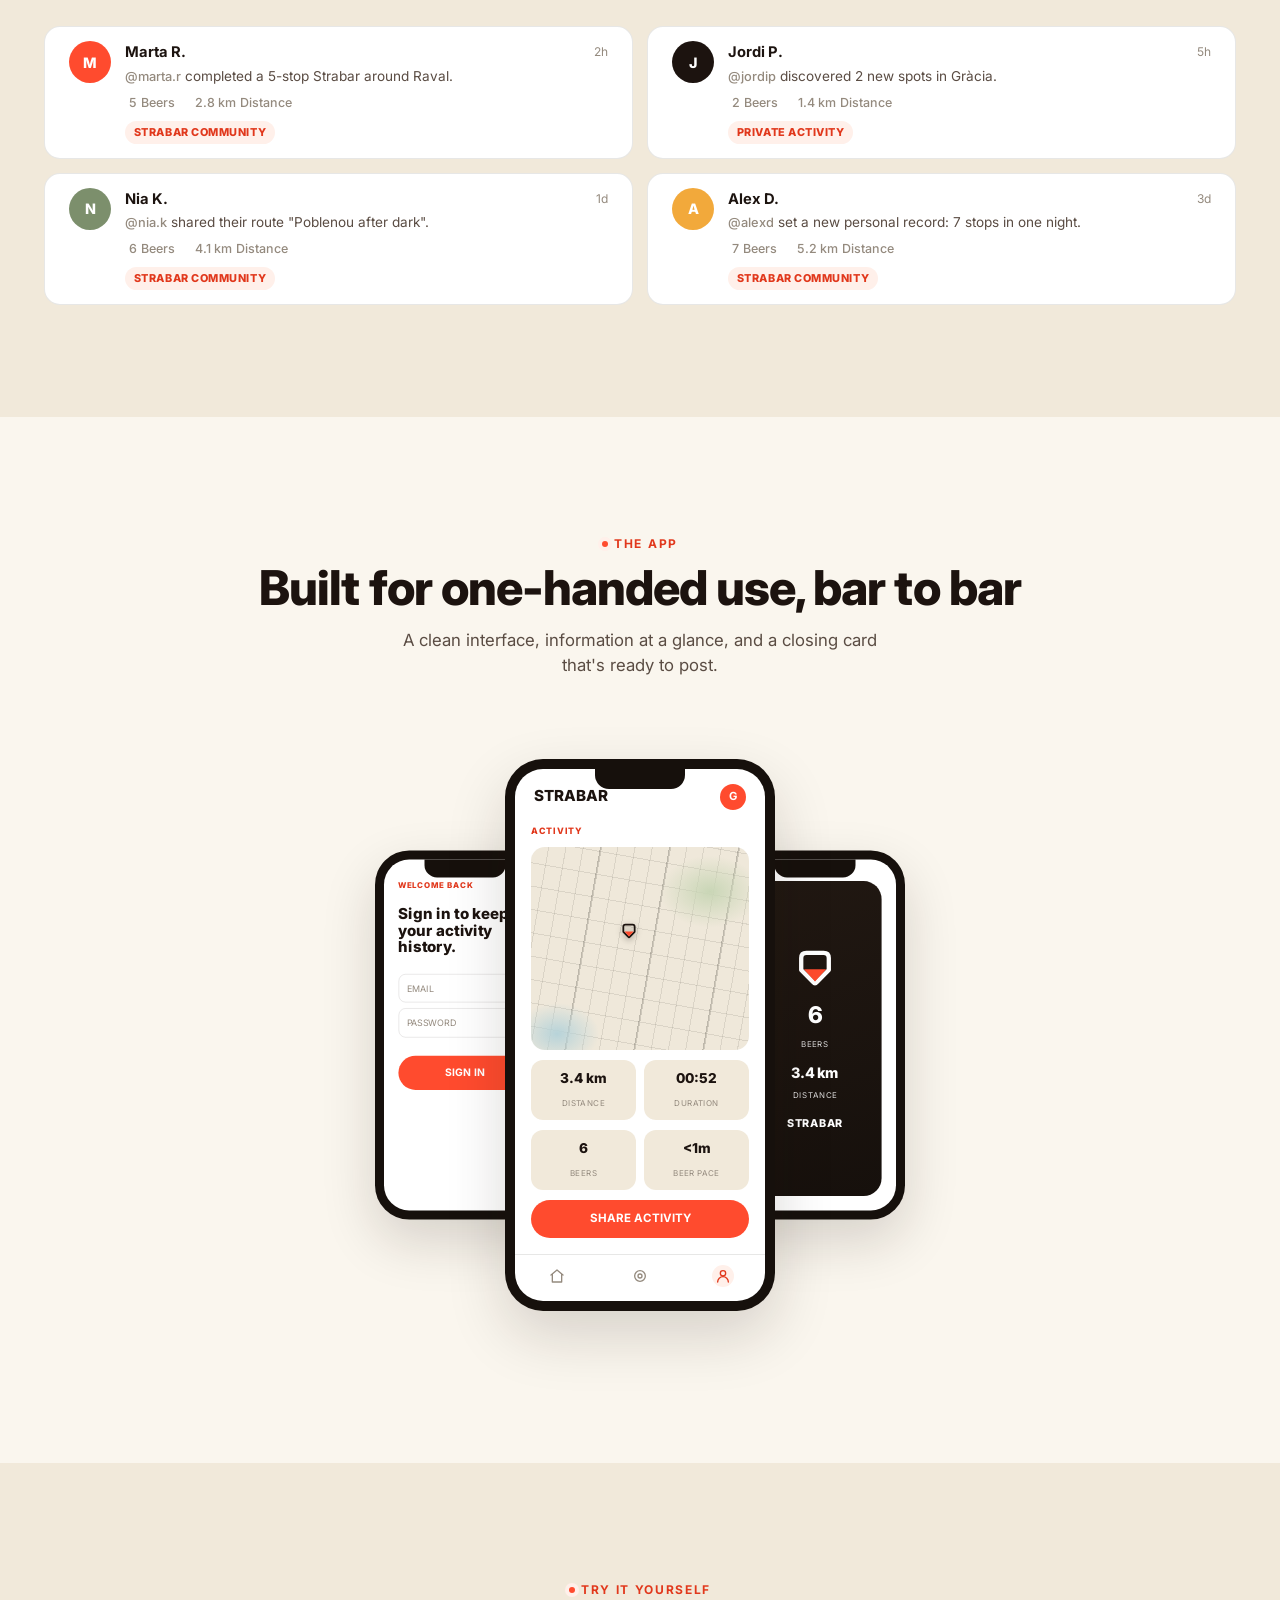
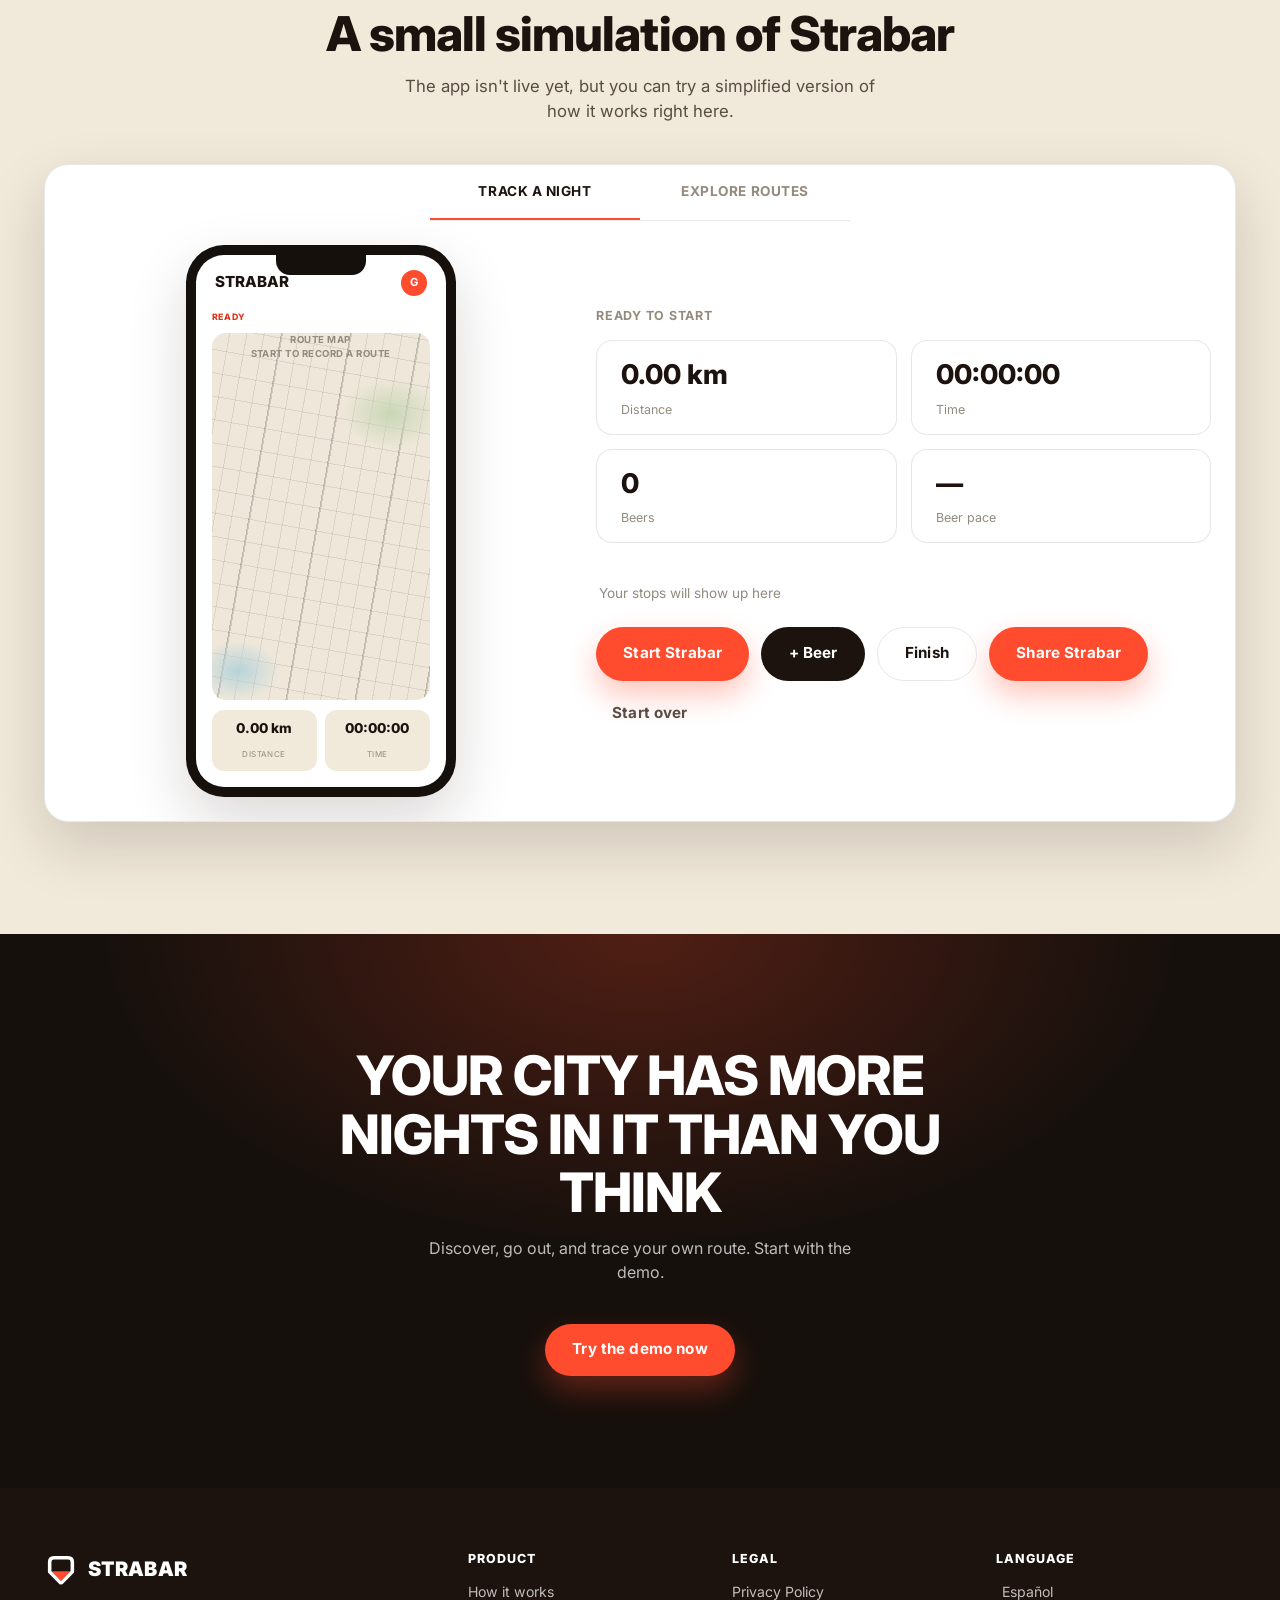
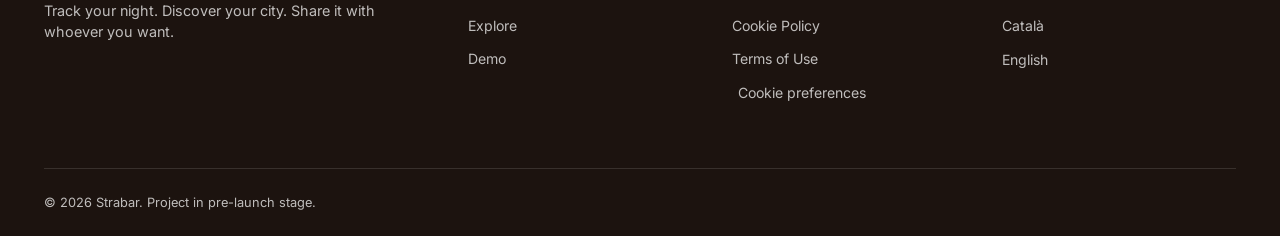
==== commit e3710912: "Fix showcase/demo phone mockup issues - Share-preview card: switch its background from orange to dar" ====
--- a/index.html
+++ b/index.html
@@ -52,17 +52,6 @@
         />
         <path d="M11,27 L37,27 L25,40 Q24,42 23,40 Z" fill="var(--color-primary)" stroke="none" />
       </symbol>
-      <symbol id="icon-logo-mono" viewBox="0 0 48 48">
-        <path
-          d="M14,8 L34,8 Q40,8 40,14 L40,28 L26,42 Q24,45 22,42 L8,28 L8,14 Q8,8 14,8 Z"
-          fill="none"
-          stroke="#ffffff"
-          stroke-width="5"
-          stroke-linejoin="round"
-          stroke-linecap="round"
-        />
-        <path d="M11,27 L37,27 L25,40 Q24,42 23,40 Z" fill="#ffffff" stroke="none" />
-      </symbol>
       <symbol id="icon-chevron-down" viewBox="0 0 24 24"><polyline points="6 9 12 15 18 9" /></symbol>
       <symbol id="icon-route" viewBox="0 0 24 24">
         <path d="M3 6l6-2 6 2 6-2v14l-6 2-6-2-6 2V6z" /><line x1="9" y1="4" x2="9" y2="18" />
@@ -475,10 +464,10 @@
               </div>
 
               <div class="phone phone-sm" role="img" aria-label="Share preview screen">
-                <div class="phone-screen" style="background: var(--color-dark)">
+                <div class="phone-screen">
                   <div class="phone-body" style="padding-top: 24px">
                     <div class="phone-share">
-                      <svg class="icon pin-icon"><use href="#icon-logo-mono" /></svg>
+                      <svg class="icon pin-icon"><use href="#icon-logo" /></svg>
                       <strong>6</strong><span>BEERS</span>
                       <strong style="font-size: 1rem; margin-top: 8px">3.4 km</strong><span>DISTANCE</span>
                       <div class="share-word">STRABAR</div>
@@ -535,7 +524,7 @@
                         </div>
                         <div data-demo-screen="finished" hidden>
                           <div class="phone-share">
-                            <svg class="icon pin-icon"><use href="#icon-logo-mono" /></svg>
+                            <svg class="icon pin-icon"><use href="#icon-logo" /></svg>
                             <strong data-demo-out-beers>0</strong><span>BEERS</span>
                             <strong style="font-size: 1rem; margin-top: 8px" data-demo-out-distance>0.00 km</strong><span>DISTANCE</span>
                             <div class="share-word">STRABAR</div>
--- a/css/style.css
+++ b/css/style.css
@@ -802,7 +802,7 @@
   display: flex;
   align-items: center;
   justify-content: space-between;
-  padding: 8px 16px 4px;
+  padding: 15px 19px 4px;
 }
 
 .phone-brand {
@@ -1004,7 +1004,7 @@
 /* Share card screen (dark, orange) */
 .phone-share {
   flex: 1;
-  background: linear-gradient(160deg, var(--color-primary), var(--color-primary-dark));
+  background: linear-gradient(160deg, var(--color-dark-surface), var(--color-dark));
   color: #fff;
   display: flex;
   flex-direction: column;
@@ -1020,6 +1020,7 @@
   width: 46px;
   height: 46px;
   margin-bottom: 6px;
+  color: #fff;
 }
 
 .phone-share strong {
@@ -1461,12 +1462,12 @@
 }
 
 .showcase-phones .phone:nth-child(1) {
-  transform: translateX(28px) rotate(-6deg) scale(0.88);
+  transform: translateX(28px) scale(0.88);
   z-index: 1;
 }
 
 .showcase-phones .phone:nth-child(3) {
-  transform: translateX(-28px) rotate(6deg) scale(0.88);
+  transform: translateX(-28px) scale(0.88);
   z-index: 1;
 }
 
--- a/css/responsive.css
+++ b/css/responsive.css
@@ -122,11 +122,11 @@
   }
 
   .showcase-phones .phone:nth-child(1) {
-    transform: translateX(60px) rotate(-8deg) scale(0.9);
+    transform: translateX(60px) scale(0.9);
   }
 
   .showcase-phones .phone:nth-child(3) {
-    transform: translateX(-60px) rotate(8deg) scale(0.9);
+    transform: translateX(-60px) scale(0.9);
   }
 
   .footer-cols {
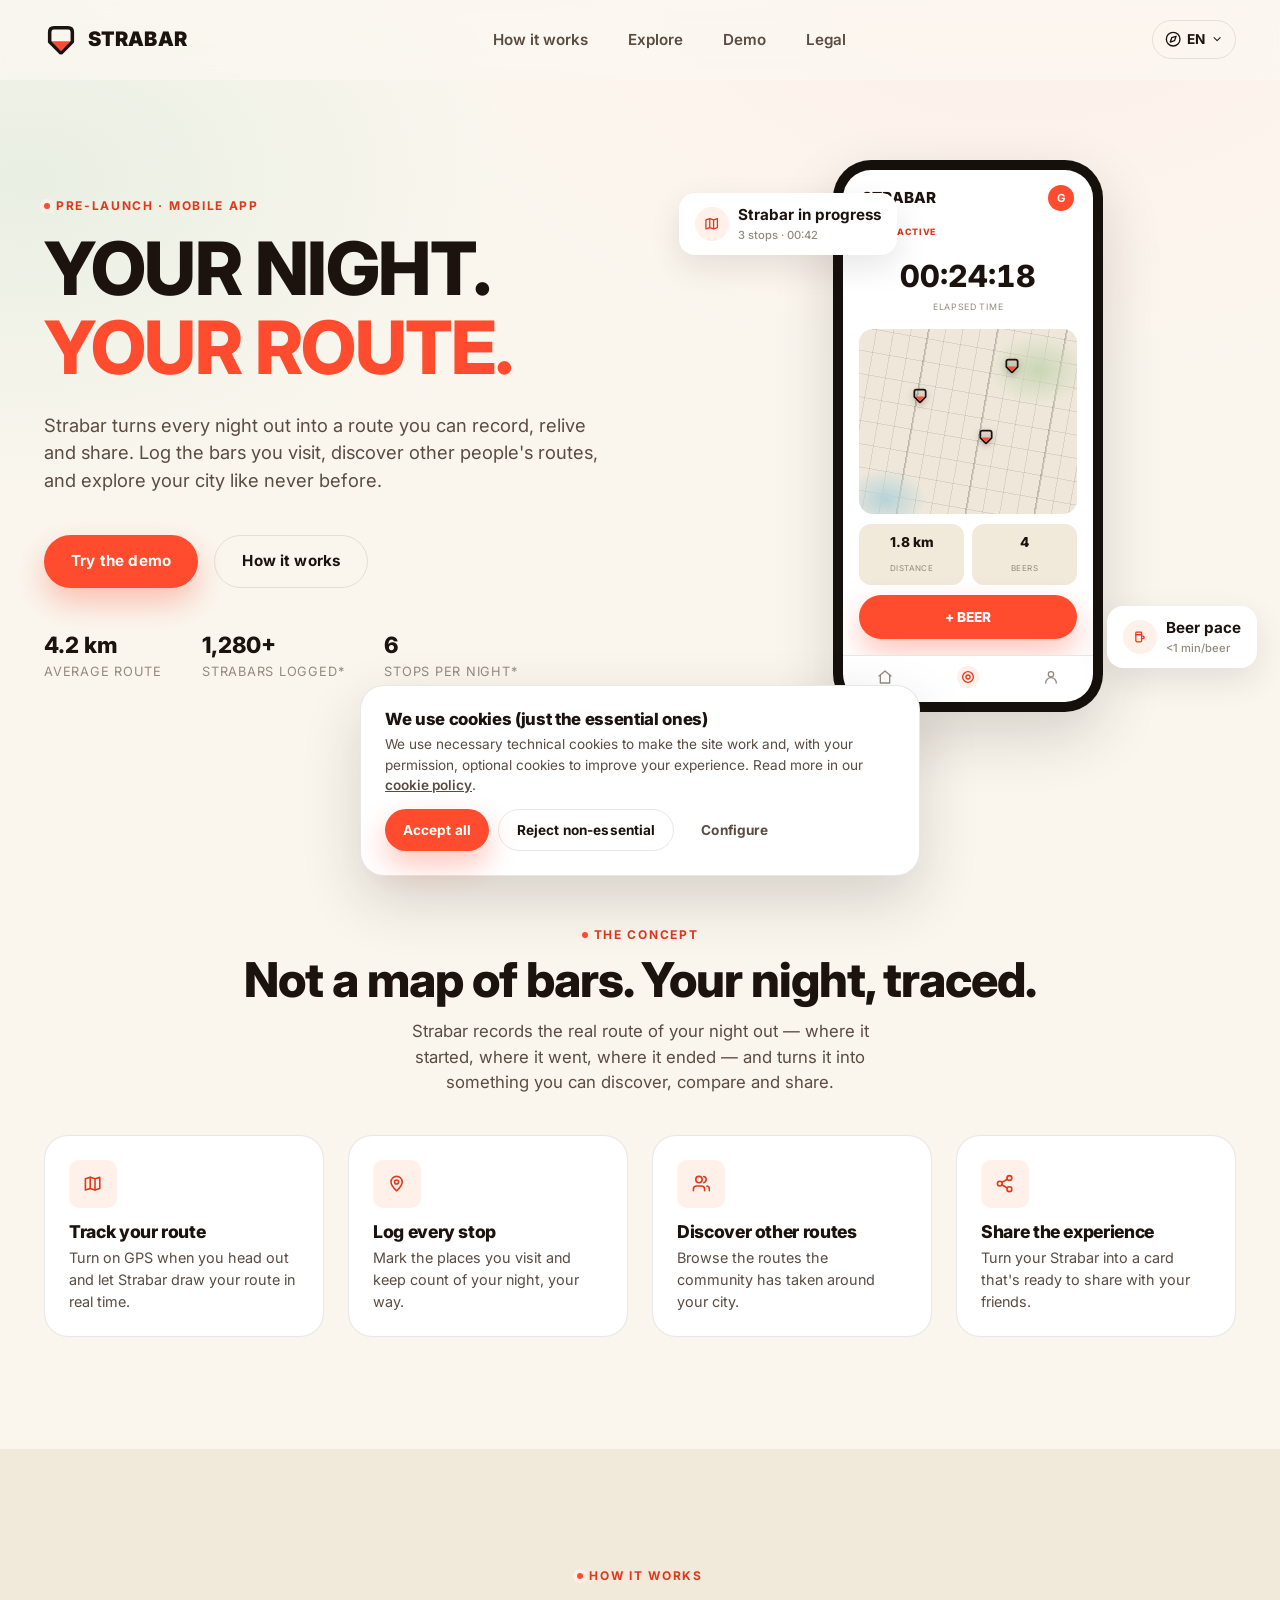
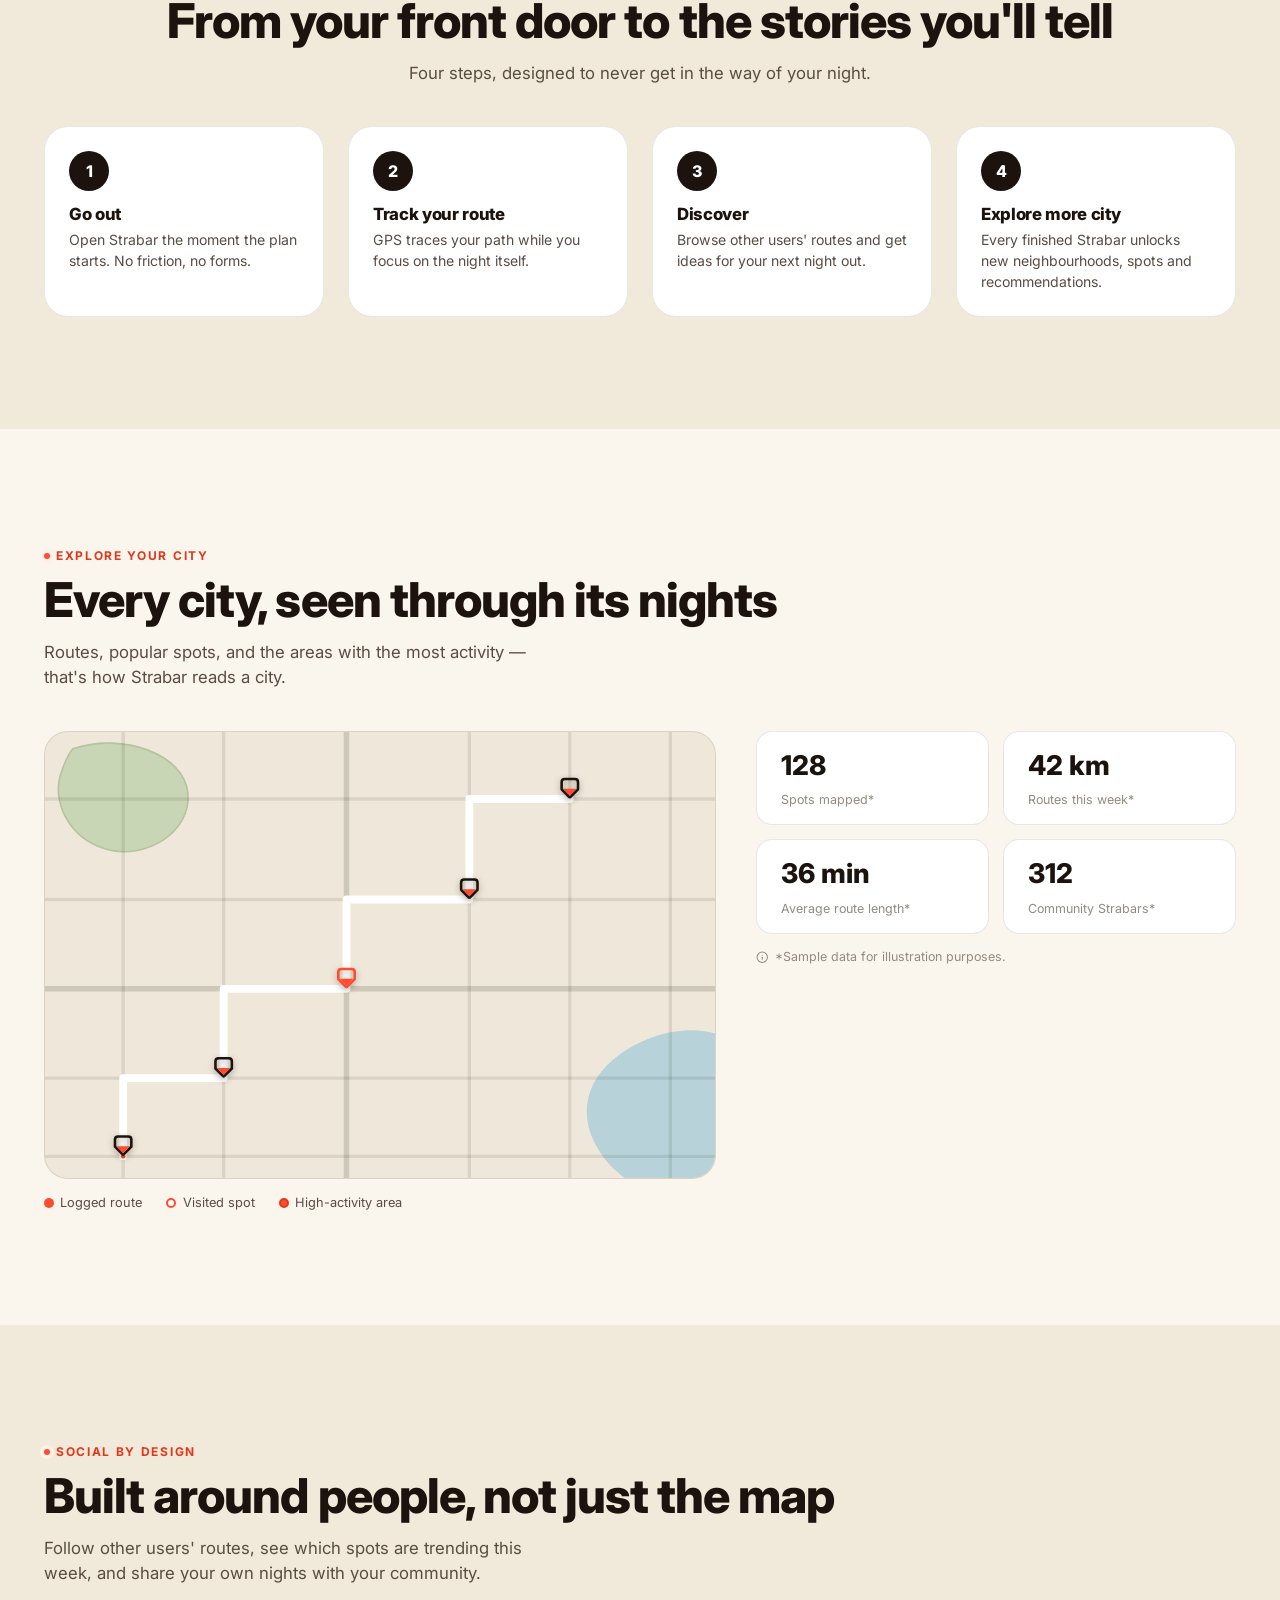
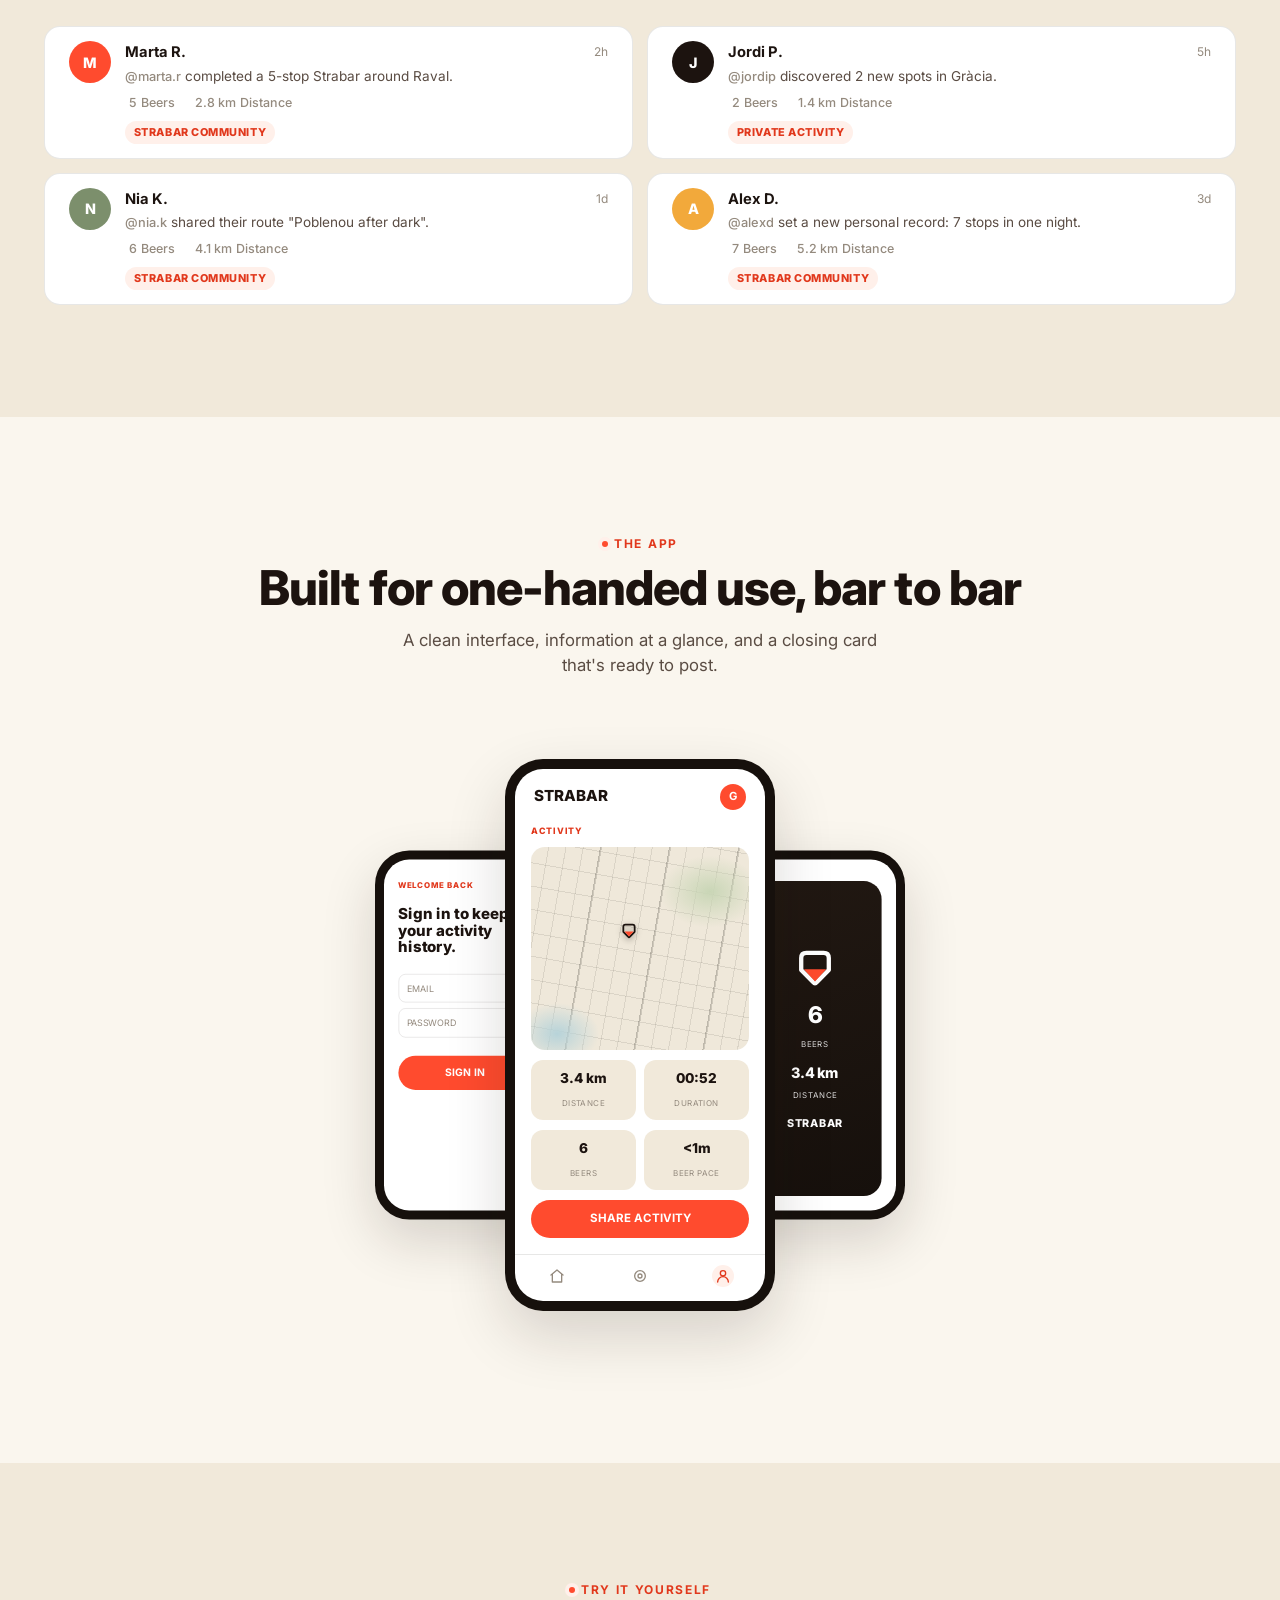
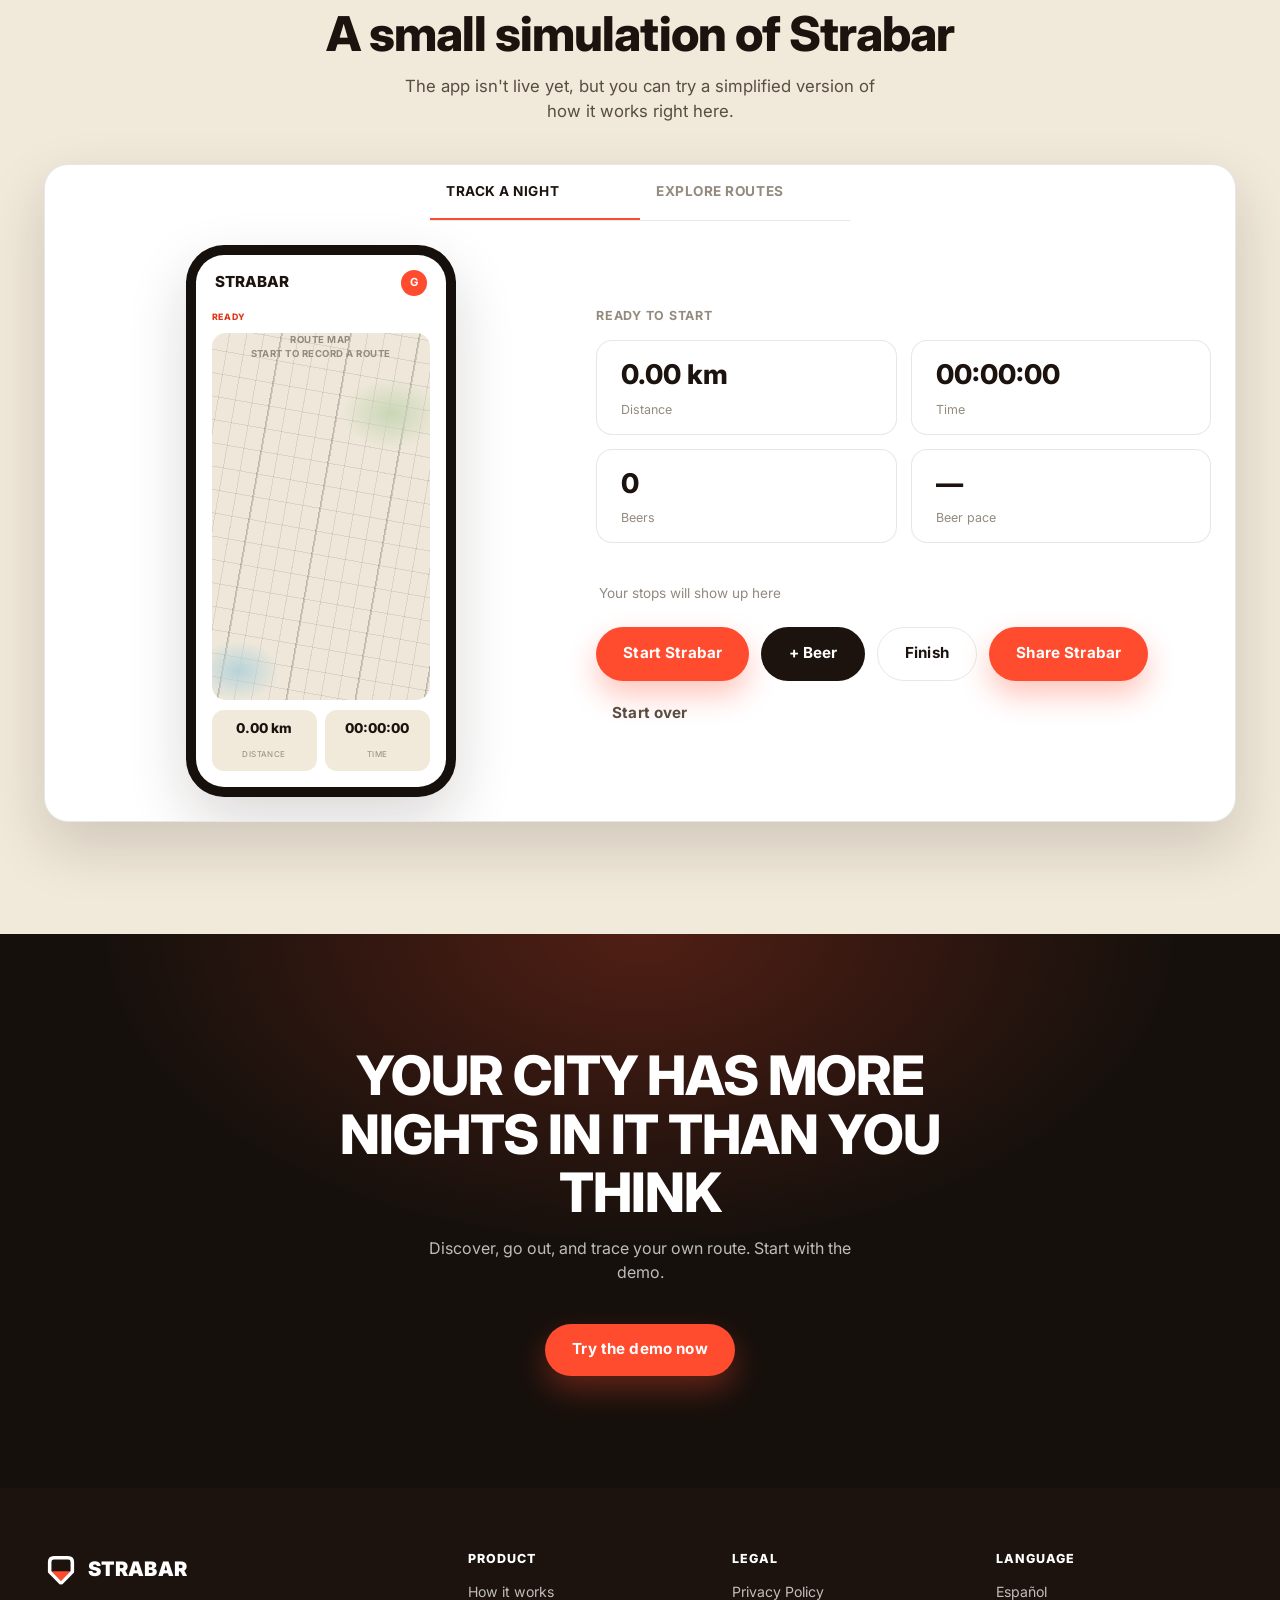
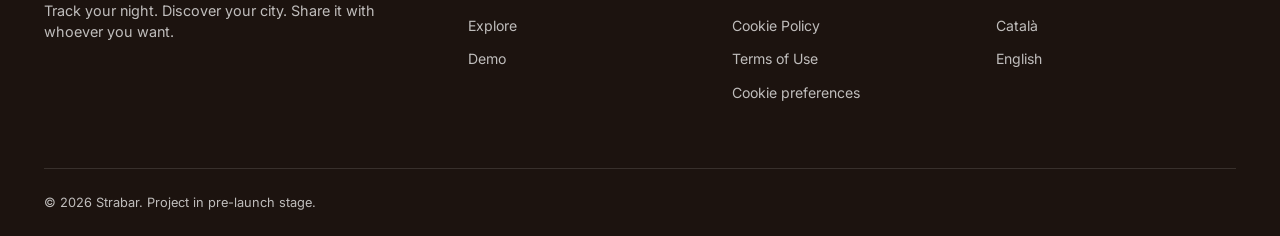
==== commit 36d8d5d1: "Redesign the Explore routes demo panel into a real routes explorer Replaces the chip-picker + two-co" ====
--- a/index.html
+++ b/index.html
@@ -95,6 +95,24 @@
       <symbol id="icon-compass" viewBox="0 0 24 24">
         <circle cx="12" cy="12" r="10" /><polygon points="16.24 7.76 14.12 14.12 7.76 16.24 9.88 9.88 16.24 7.76" />
       </symbol>
+      <symbol id="icon-star" viewBox="0 0 24 24">
+        <polygon points="12 2 15.09 8.26 22 9.27 17 14.14 18.18 21.02 12 17.77 5.82 21.02 7 14.14 2 9.27 8.91 8.26 12 2" />
+      </symbol>
+      <symbol id="icon-message" viewBox="0 0 24 24">
+        <path
+          d="M21 11.5a8.38 8.38 0 0 1-.9 3.8 8.5 8.5 0 0 1-7.6 4.7 8.38 8.38 0 0 1-3.8-.9L3 21l1.9-5.7a8.38 8.38 0 0 1-.9-3.8 8.5 8.5 0 0 1 4.7-7.6 8.38 8.38 0 0 1 3.8-.9h.5a8.48 8.48 0 0 1 8 8v.5z"
+        />
+      </symbol>
+      <symbol id="icon-camera" viewBox="0 0 24 24">
+        <path d="M23 19a2 2 0 0 1-2 2H3a2 2 0 0 1-2-2V8a2 2 0 0 1 2-2h4l2-3h6l2 3h4a2 2 0 0 1 2 2z" />
+        <circle cx="12" cy="13" r="4" />
+      </symbol>
+      <symbol id="icon-sliders" viewBox="0 0 24 24">
+        <line x1="4" y1="21" x2="4" y2="14" /><line x1="4" y1="10" x2="4" y2="3" />
+        <line x1="12" y1="21" x2="12" y2="12" /><line x1="12" y1="8" x2="12" y2="3" />
+        <line x1="20" y1="21" x2="20" y2="16" /><line x1="20" y1="12" x2="20" y2="3" />
+        <line x1="1" y1="14" x2="7" y2="14" /><line x1="9" y1="8" x2="15" y2="8" /><line x1="17" y1="16" x2="23" y2="16" />
+      </symbol>
     </svg>
 
     <a class="skip-link" href="#main" data-i18n="nav.skip">Skip to main content</a>
@@ -558,25 +576,99 @@
               <!-- PANEL: Explore routes -->
               <div class="demo-panel" data-panel="explore">
                 <p class="section-lede" data-i18n="demo.exploreLede" style="margin-bottom: 0.5rem">
-                  Pick a sample popular route and see its stops.
+                  Browse public routes, filter them, and see them drawn on the map.
                 </p>
-                <div class="route-picker" data-route-picker>
-                  <button class="route-chip is-active" data-route="gothic">Gothic Quarter Night</button>
-                  <button class="route-chip" data-route="poblenou">Poblenou After Dark</button>
-                  <button class="route-chip" data-route="gracia">Gràcia Discovery</button>
-                </div>
-                <div class="route-detail-grid">
-                  <div>
-                    <h3 data-route-title style="font-size: 1.15rem; margin-bottom: 0.75rem">Gothic Quarter Night</h3>
-                    <div class="city-stats" style="grid-template-columns: repeat(3, 1fr)">
-                      <div class="stat-card"><strong data-route-distance>3.1 km</strong><span data-i18n="demo.statDistance">Distance</span></div>
-                      <div class="stat-card"><strong data-route-duration>48 min</strong><span data-i18n="demo.statTime">Time</span></div>
-                      <div class="stat-card"><strong data-route-beers>5</strong><span data-i18n="demo.statBeers">Beers</span></div>
+                <div class="explore-layout">
+                  <aside class="explore-sidebar">
+                    <div class="explore-filters">
+                      <div class="explore-filter">
+                        <label data-i18n="demo.exploreFilterNeighborhood">Neighbourhood</label>
+                        <select data-explore-filter="neighborhood">
+                          <option value="all" data-i18n="demo.exploreFilterAll">All</option>
+                          <option value="Gothic Quarter">Gothic Quarter</option>
+                          <option value="Poblenou">Poblenou</option>
+                          <option value="Gràcia">Gràcia</option>
+                        </select>
+                      </div>
+                      <div class="explore-filter">
+                        <label data-i18n="demo.exploreFilterDistance">Distance</label>
+                        <select data-explore-filter="distance">
+                          <option value="all" data-i18n="demo.exploreFilterAll">All</option>
+                          <option value="short" data-i18n="demo.exploreFilterDistShort">Short (&lt;3 km)</option>
+                          <option value="medium" data-i18n="demo.exploreFilterDistMedium">Medium (3–5 km)</option>
+                          <option value="long" data-i18n="demo.exploreFilterDistLong">Long (&gt;5 km)</option>
+                        </select>
+                      </div>
+                      <div class="explore-filter">
+                        <label data-i18n="demo.exploreFilterRating">Rating</label>
+                        <select data-explore-filter="rating">
+                          <option value="all" data-i18n="demo.exploreFilterAll">All</option>
+                          <option value="4.5" data-i18n="demo.exploreFilterRating45">4.5 &amp; up</option>
+                          <option value="4" data-i18n="demo.exploreFilterRating40">4.0 &amp; up</option>
+                        </select>
+                      </div>
+                      <div class="explore-filter">
+                        <label
+                          ><svg class="icon" style="width: 0.9em; height: 0.9em"><use href="#icon-sliders" /></svg>
+                          <span data-i18n="demo.exploreSort">Sort by</span></label
+                        >
+                        <select data-explore-filter="sort">
+                          <option value="top" data-i18n="demo.exploreSortTop">Top rated</option>
+                          <option value="comments" data-i18n="demo.exploreSortComments">Most commented</option>
+                          <option value="short" data-i18n="demo.exploreSortShort">Shortest</option>
+                          <option value="long" data-i18n="demo.exploreSortLong">Longest</option>
+                        </select>
+                      </div>
                     </div>
-                  </div>
-                  <div>
-                    <h4 style="font-size: 0.9rem; text-transform: uppercase; letter-spacing: 0.05em; color: var(--color-ink-faint); margin-bottom: 0.5rem" data-i18n="demo.stopsTitle">Route stops</h4>
-                    <ul class="route-stops-list" data-route-stops></ul>
+                    <ul class="explore-route-list" data-explore-list></ul>
+                    <p class="explore-no-results" data-explore-empty data-i18n="demo.exploreNoResults" hidden>
+                      No routes match these filters.
+                    </p>
+                  </aside>
+
+                  <div class="explore-main">
+                    <div class="explore-map city-map">
+                      <svg viewBox="0 0 600 400" preserveAspectRatio="xMidYMid slice" aria-hidden="true">
+                        <path
+                          class="map-park"
+                          d="M25,15 C70,0 125,20 128,55 C131,90 90,115 55,105 C20,95 5,60 15,35 C18,27 20,20 25,15 Z"
+                        />
+                        <path class="map-water" d="M600,270 C560,258 503,284 489,320 C477,350 495,382 520,400 L600,400 Z" />
+                        <g>
+                          <line class="street-minor" x1="70" y1="0" x2="70" y2="400" />
+                          <line class="street-minor" x1="160" y1="0" x2="160" y2="400" />
+                          <line class="street-minor" x1="380" y1="0" x2="380" y2="400" />
+                          <line class="street-minor" x1="470" y1="0" x2="470" y2="400" />
+                          <line class="street-minor" x1="560" y1="0" x2="560" y2="400" />
+                          <line class="street-minor" x1="0" y1="60" x2="600" y2="60" />
+                          <line class="street-minor" x1="0" y1="150" x2="600" y2="150" />
+                          <line class="street-minor" x1="0" y1="310" x2="600" y2="310" />
+                          <line class="street-minor" x1="0" y1="380" x2="600" y2="380" />
+                          <line class="street-major" x1="270" y1="0" x2="270" y2="400" />
+                          <line class="street-major" x1="0" y1="230" x2="600" y2="230" />
+                        </g>
+                        <path class="route-path-casing" pathLength="100" data-explore-path-casing d="" />
+                        <path class="route-path" pathLength="100" data-explore-path d="" />
+                        <g data-explore-pins></g>
+                      </svg>
+                    </div>
+
+                    <div class="explore-detail" data-explore-detail>
+                      <div class="explore-detail-head">
+                        <div>
+                          <h3 data-explore-title style="font-size: 1.15rem"></h3>
+                          <span class="explore-detail-meta" data-explore-meta></span>
+                        </div>
+                        <div class="explore-rating" data-explore-rating></div>
+                      </div>
+                      <p class="explore-detail-desc" data-explore-description></p>
+                      <div class="explore-photos" data-explore-photos></div>
+                      <h4 class="explore-subheading">
+                        <svg class="icon"><use href="#icon-message" /></svg>
+                        <span data-i18n="demo.exploreCommentsTitle">Comments</span>
+                      </h4>
+                      <ul class="explore-comments" data-explore-comments></ul>
+                    </div>
                   </div>
                 </div>
               </div>
--- a/css/style.css
+++ b/css/style.css
@@ -140,6 +140,9 @@
 button {
   background: none;
   border: 0;
+  margin: 0;
+  padding: 0;
+  text-align: inherit;
   cursor: pointer;
 }
 
@@ -749,19 +752,6 @@
   border-radius: 38px;
   padding: 10px;
   box-shadow: var(--shadow-lg);
-}
-
-.phone::before {
-  content: "";
-  position: absolute;
-  top: 10px;
-  left: 50%;
-  transform: translateX(-50%);
-  width: 90px;
-  height: 20px;
-  background: var(--color-dark);
-  border-radius: 0 0 14px 14px;
-  z-index: 3;
 }
 
 .phone-screen {
@@ -1633,70 +1623,309 @@
 }
 
 /* -- Explore routes panel -- */
-.route-picker {
-  display: flex;
+.explore-layout {
+  display: grid;
+  gap: var(--space-md);
+}
+
+.explore-sidebar {
+  display: flex;
+  flex-direction: column;
+  gap: var(--space-sm);
+  min-width: 0;
+}
+
+.explore-filters {
+  display: grid;
+  grid-template-columns: 1fr;
   gap: 0.6rem;
-  overflow-x: auto;
-  padding-bottom: 0.4rem;
-}
-
-.route-chip {
+  padding: 0.75rem;
+  background: var(--color-bg-alt);
+  border-radius: var(--radius-md);
+}
+
+.explore-filter {
+  display: flex;
+  flex-direction: column;
+  gap: 0.3rem;
+  min-width: 0;
+}
+
+.explore-filter label {
+  display: flex;
+  align-items: center;
+  gap: 0.3rem;
+  font-size: 0.66rem;
+  font-weight: 700;
+  text-transform: uppercase;
+  letter-spacing: 0.05em;
+  color: var(--color-ink-faint);
+}
+
+.explore-filter select {
+  font-size: 0.8rem;
+  font-weight: 600;
+  padding: 0.5rem 0.6rem;
+  border-radius: var(--radius-sm);
+  border: 1.5px solid var(--color-line);
+  background: var(--color-surface);
+  width: 100%;
+}
+
+.explore-route-list {
+  display: flex;
+  flex-direction: column;
+  gap: 0.6rem;
+  max-height: 460px;
+  overflow-y: auto;
+  padding-right: 2px;
+}
+
+.explore-route-card {
+  display: flex;
+  flex-direction: column;
+  align-items: flex-start;
+  gap: 0.4rem;
+  width: 100%;
+  text-align: left;
+  padding: 0.75rem 0.85rem;
+  border: 1.5px solid var(--color-line);
+  border-radius: var(--radius-md);
+  background: var(--color-surface);
+  cursor: pointer;
+  transition: border-color var(--dur-fast) var(--ease), background var(--dur-fast) var(--ease),
+    box-shadow var(--dur-fast) var(--ease);
+}
+
+.explore-route-card:hover {
+  border-color: var(--color-primary);
+}
+
+.explore-route-card.is-active {
+  border-color: var(--color-primary);
+  background: var(--color-primary-tint);
+  box-shadow: 0 0 0 2px var(--color-primary-tint);
+}
+
+.explore-route-card-top {
+  display: flex;
+  align-items: flex-start;
+  justify-content: space-between;
+  gap: 0.5rem;
+  width: 100%;
+}
+
+.explore-route-card-top strong {
+  font-size: 0.9rem;
+  line-height: 1.25;
+}
+
+.explore-route-rating {
+  display: flex;
+  align-items: center;
+  gap: 0.25rem;
+  font-size: 0.78rem;
+  font-weight: 700;
   flex-shrink: 0;
-  padding: 0.6rem 1rem;
+  white-space: nowrap;
+}
+
+.explore-route-rating .icon,
+.explore-rating .icon {
+  width: 0.9em;
+  height: 0.9em;
+  fill: var(--color-gold);
+  stroke: var(--color-gold);
+}
+
+.explore-route-chip {
+  font-size: 0.66rem;
+  font-weight: 700;
+  text-transform: uppercase;
+  letter-spacing: 0.04em;
+  color: var(--color-primary-dark);
+  background: var(--color-primary-tint);
+  padding: 0.15rem 0.5rem;
   border-radius: var(--radius-pill);
-  border: 1.5px solid var(--color-line);
-  font-size: 0.82rem;
-  font-weight: 700;
-  white-space: nowrap;
-}
-
-.route-chip.is-active {
+}
+
+.explore-route-stats {
+  display: flex;
+  flex-wrap: wrap;
+  gap: 0.1rem 0.6rem;
+  font-size: 0.74rem;
+  color: var(--color-ink-soft);
+}
+
+.explore-route-user {
+  display: flex;
+  align-items: center;
+  gap: 0.4rem;
+  font-size: 0.76rem;
+  font-weight: 600;
+  color: var(--color-ink-soft);
+}
+
+.explore-route-avatar,
+.explore-comment-avatar {
+  width: 20px;
+  height: 20px;
+  border-radius: 50%;
   background: var(--color-ink);
   color: #fff;
-  border-color: var(--color-ink);
-}
-
-.route-detail-grid {
-  display: grid;
-  gap: var(--space-md);
-}
-
-.route-stops-list {
-  display: flex;
-  flex-direction: column;
-  gap: 0.5rem;
-}
-
-.route-stop {
-  display: flex;
-  align-items: center;
-  gap: 0.7rem;
-  padding: 0.65rem 0.8rem;
-  border: 1px solid var(--color-line);
-  border-radius: var(--radius-sm);
-}
-
-.route-stop .num {
-  width: 26px;
-  height: 26px;
-  border-radius: 50%;
-  background: var(--color-bg-alt);
   display: flex;
   align-items: center;
   justify-content: center;
-  font-size: 0.72rem;
+  font-size: 0.6rem;
   font-weight: 800;
   flex-shrink: 0;
 }
 
-.route-stop strong {
+.explore-no-results {
+  font-size: 0.85rem;
+  color: var(--color-ink-faint);
+  padding: 0.6rem 0.2rem;
+}
+
+.explore-main {
+  display: flex;
+  flex-direction: column;
+  gap: var(--space-md);
+  min-width: 0;
+}
+
+.explore-map {
+  min-height: 260px;
+}
+
+.explore-detail {
+  background: var(--color-surface);
+  border: 1px solid var(--color-line);
+  border-radius: var(--radius-lg);
+  padding: var(--space-md);
+}
+
+.explore-detail-head {
+  display: flex;
+  align-items: flex-start;
+  justify-content: space-between;
+  gap: 0.75rem;
+}
+
+.explore-detail-meta {
   display: block;
-  font-size: 0.88rem;
-}
-
-.route-stop small {
+  font-size: 0.8rem;
   color: var(--color-ink-faint);
-  font-size: 0.72rem;
+  margin-top: 0.2rem;
+}
+
+.explore-rating {
+  display: flex;
+  align-items: center;
+  gap: 0.3rem;
+  font-weight: 700;
+  font-size: 0.9rem;
+  flex-shrink: 0;
+  white-space: nowrap;
+}
+
+.explore-rating small {
+  font-weight: 500;
+  color: var(--color-ink-faint);
+}
+
+.explore-detail-desc {
+  font-size: 0.9rem;
+  color: var(--color-ink-soft);
+  margin-top: 0.6rem;
+}
+
+.explore-photos {
+  display: flex;
+  gap: 0.5rem;
+  margin-top: var(--space-sm);
+  flex-wrap: wrap;
+}
+
+.explore-photo {
+  width: 72px;
+  height: 72px;
+  border-radius: var(--radius-sm);
+  background: linear-gradient(135deg, var(--color-primary-light), var(--color-sage));
+  display: flex;
+  align-items: center;
+  justify-content: center;
+  color: #fff;
+}
+
+.explore-photo:nth-child(3n + 2) {
+  background: linear-gradient(135deg, var(--color-gold), var(--color-primary));
+}
+
+.explore-photo:nth-child(3n) {
+  background: linear-gradient(135deg, var(--color-sage), var(--color-ink-soft));
+}
+
+.explore-photo .icon {
+  width: 1.4em;
+  height: 1.4em;
+  opacity: 0.9;
+}
+
+.explore-subheading {
+  display: flex;
+  align-items: center;
+  gap: 0.4rem;
+  font-size: 0.78rem;
+  font-weight: 700;
+  text-transform: uppercase;
+  letter-spacing: 0.05em;
+  color: var(--color-ink-faint);
+  margin-top: var(--space-md);
+  margin-bottom: 0.6rem;
+}
+
+.explore-subheading .icon {
+  width: 1em;
+  height: 1em;
+}
+
+.explore-comments {
+  display: flex;
+  flex-direction: column;
+  gap: 0.7rem;
+}
+
+.explore-comment {
+  display: flex;
+  gap: 0.6rem;
+}
+
+.explore-comment-avatar {
+  width: 30px;
+  height: 30px;
+  font-size: 0.7rem;
+  margin-top: 0.1rem;
+}
+
+.explore-comment-body {
+  min-width: 0;
+}
+
+.explore-comment-body strong {
+  font-size: 0.85rem;
+}
+
+.explore-comment-body .explore-comment-time {
+  font-size: 0.7rem;
+  color: var(--color-ink-faint);
+  margin-left: 0.5rem;
+}
+
+.explore-comment-body p {
+  font-size: 0.82rem;
+  color: var(--color-ink-soft);
+  margin-top: 0.15rem;
 }
 
 /* -------------------- Final CTA -------------------- */
--- a/css/responsive.css
+++ b/css/responsive.css
@@ -24,6 +24,10 @@
   .demo-tabs {
     max-width: 420px;
     margin-inline: auto;
+  }
+
+  .explore-filters {
+    grid-template-columns: repeat(2, 1fr);
   }
 }
 
@@ -87,13 +91,9 @@
     align-items: center;
   }
 
-  .demo-panel[data-panel="explore"] {
-    grid-template-columns: 0.7fr 1.3fr;
+  .explore-layout {
+    grid-template-columns: minmax(240px, 1fr) minmax(0, 4fr);
     align-items: start;
-  }
-
-  .route-detail-grid {
-    grid-template-columns: 1fr 1fr;
   }
 
   .footer-top {
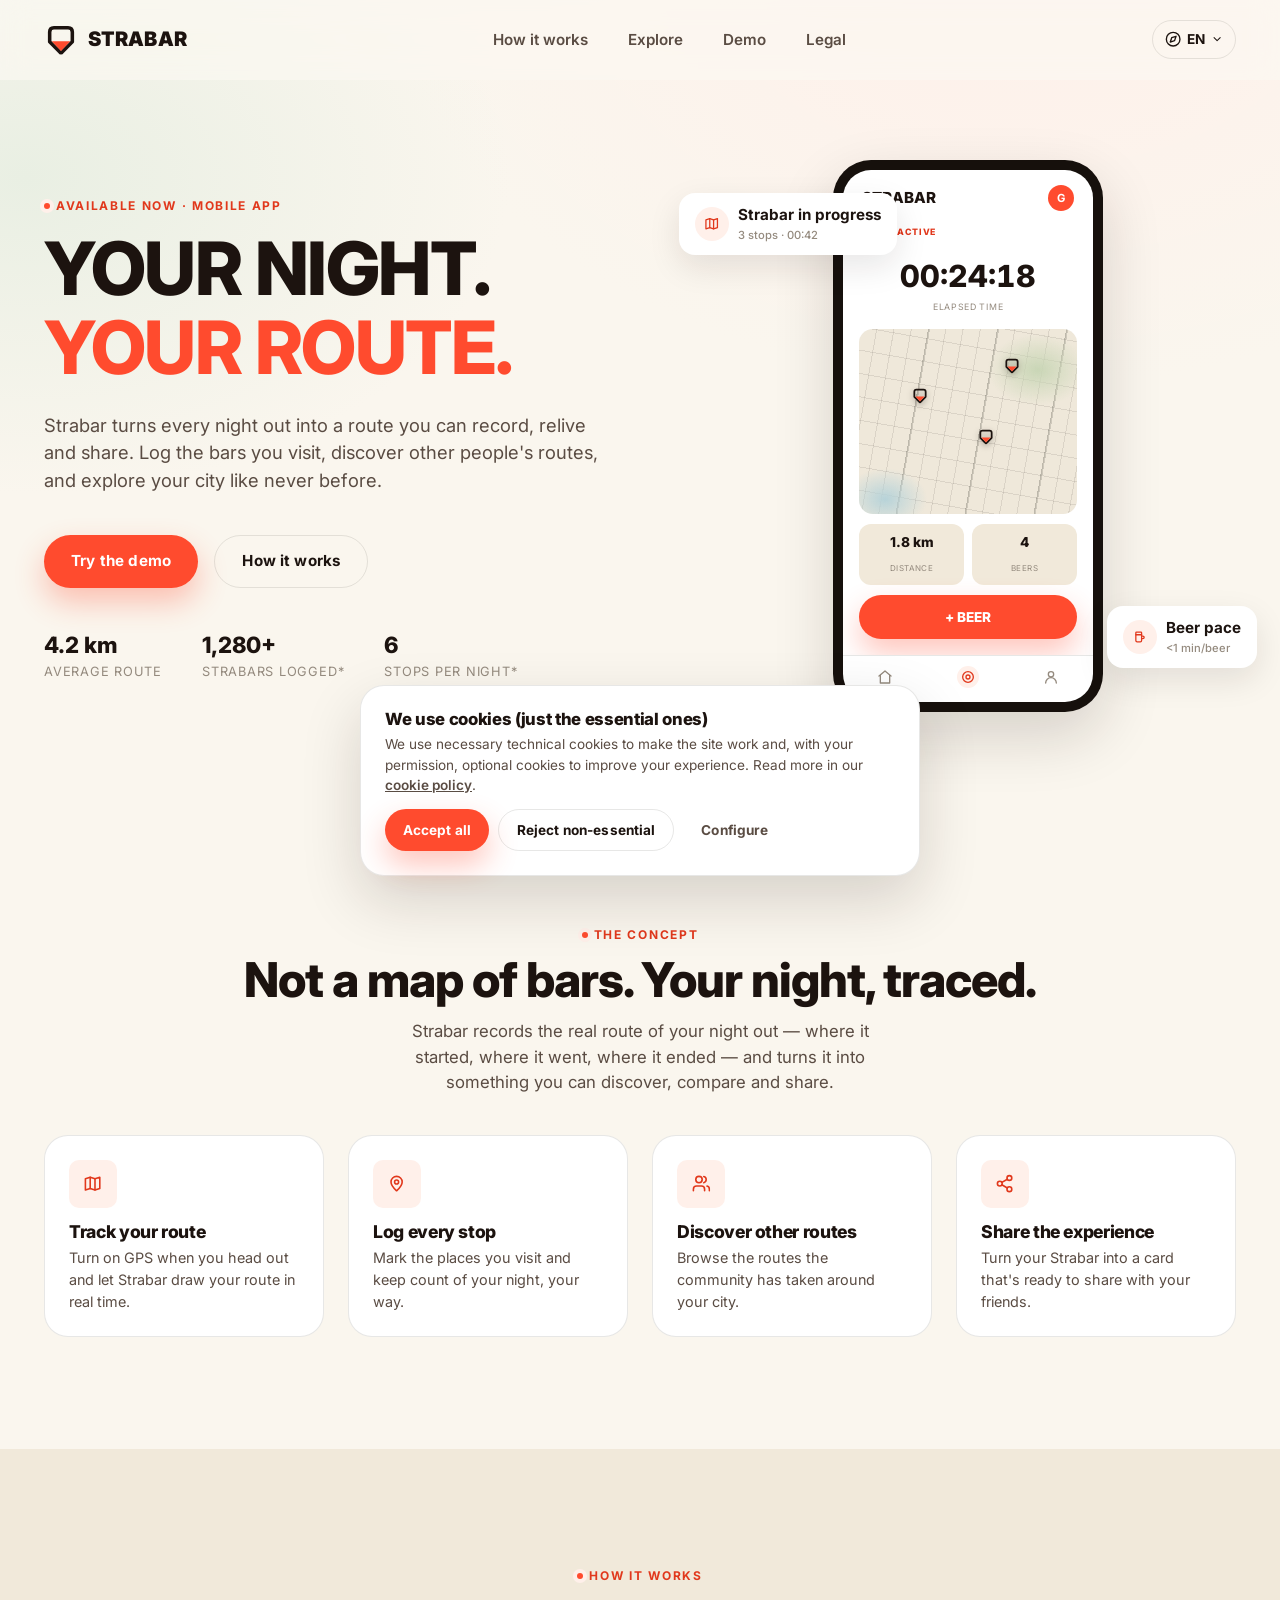
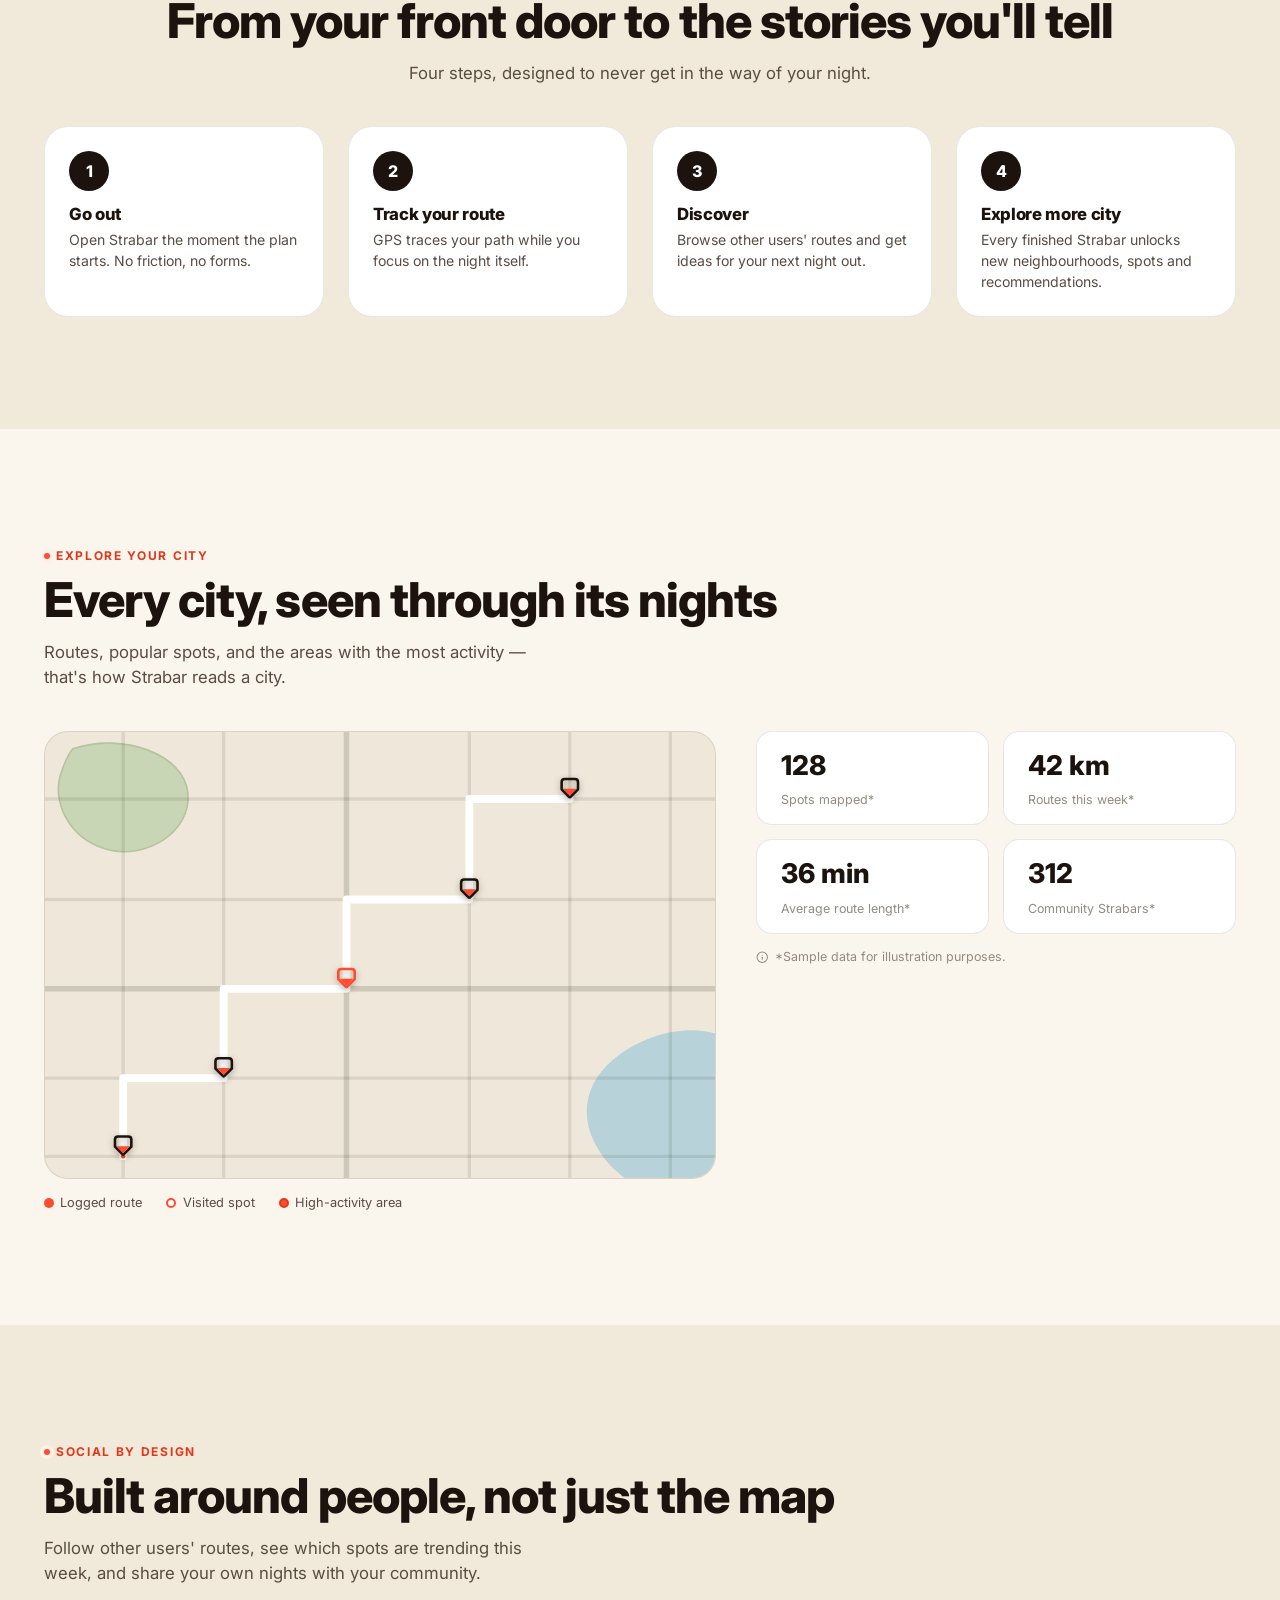
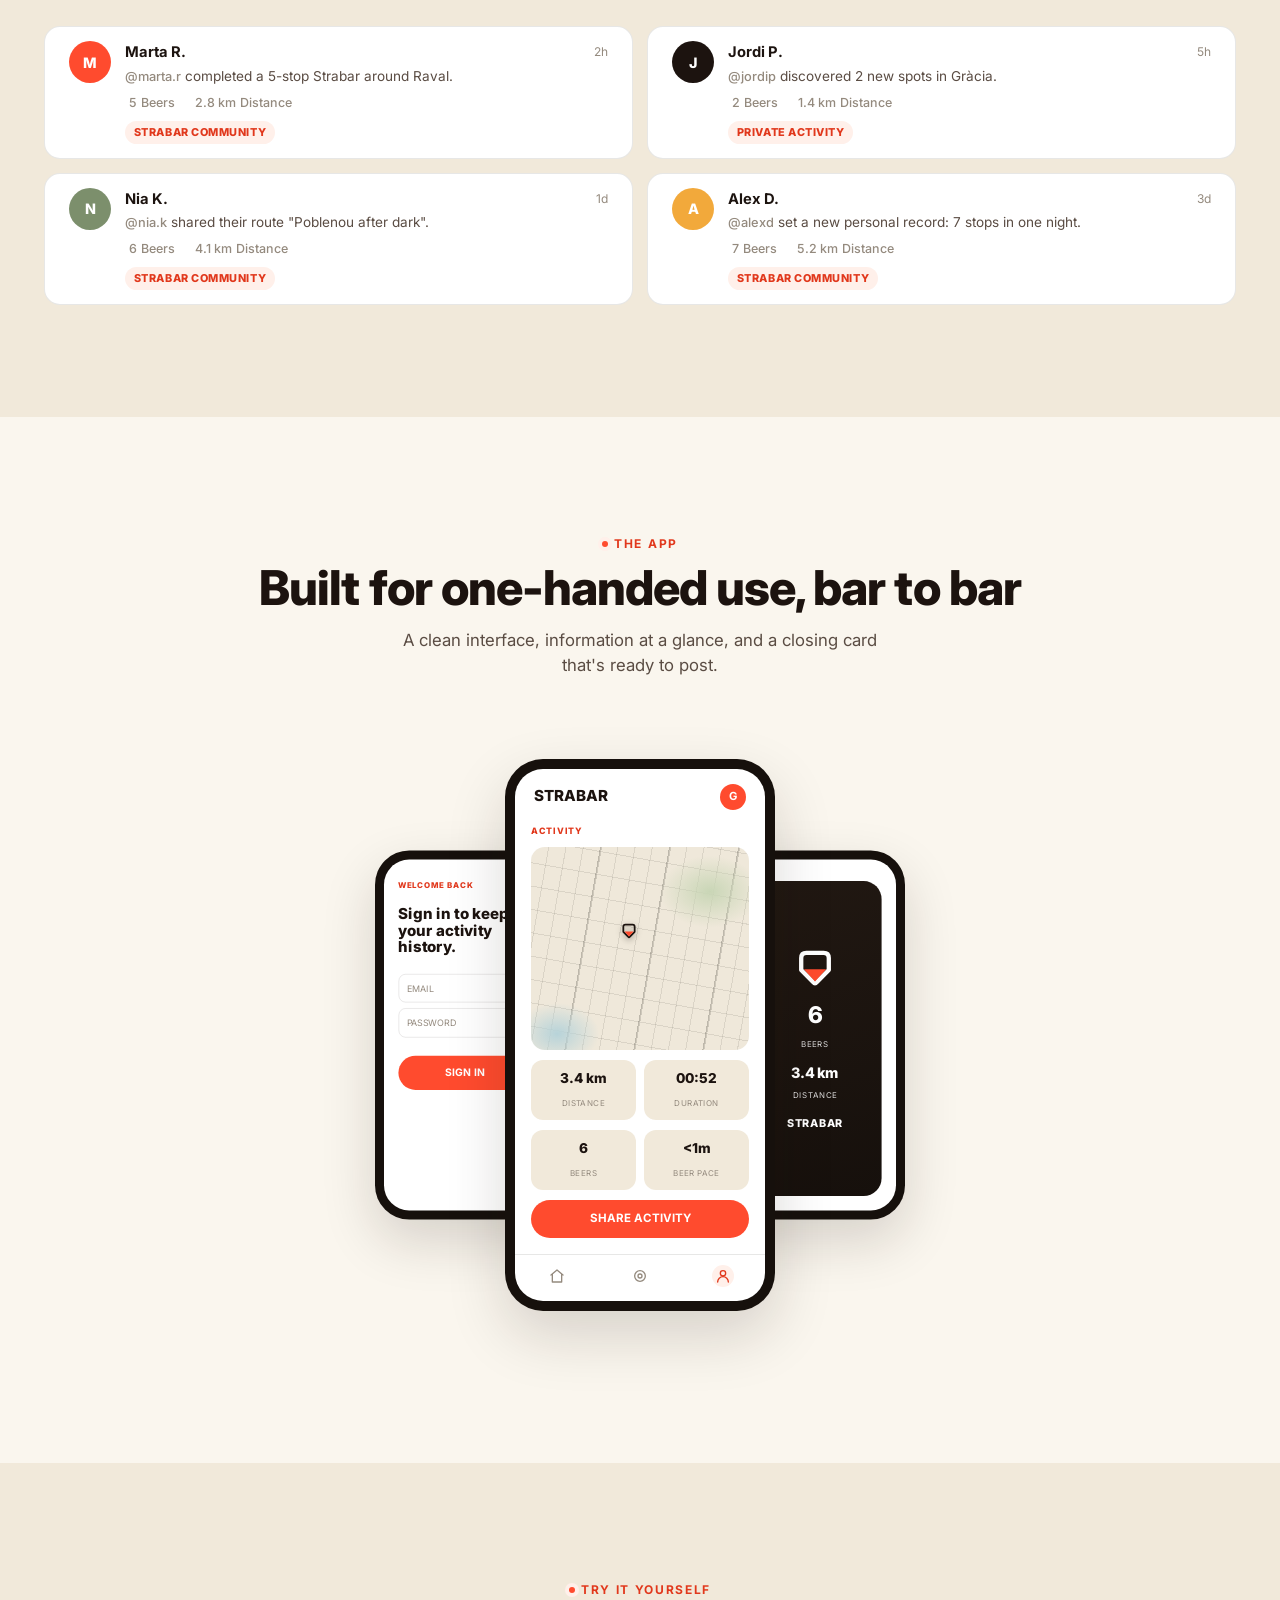
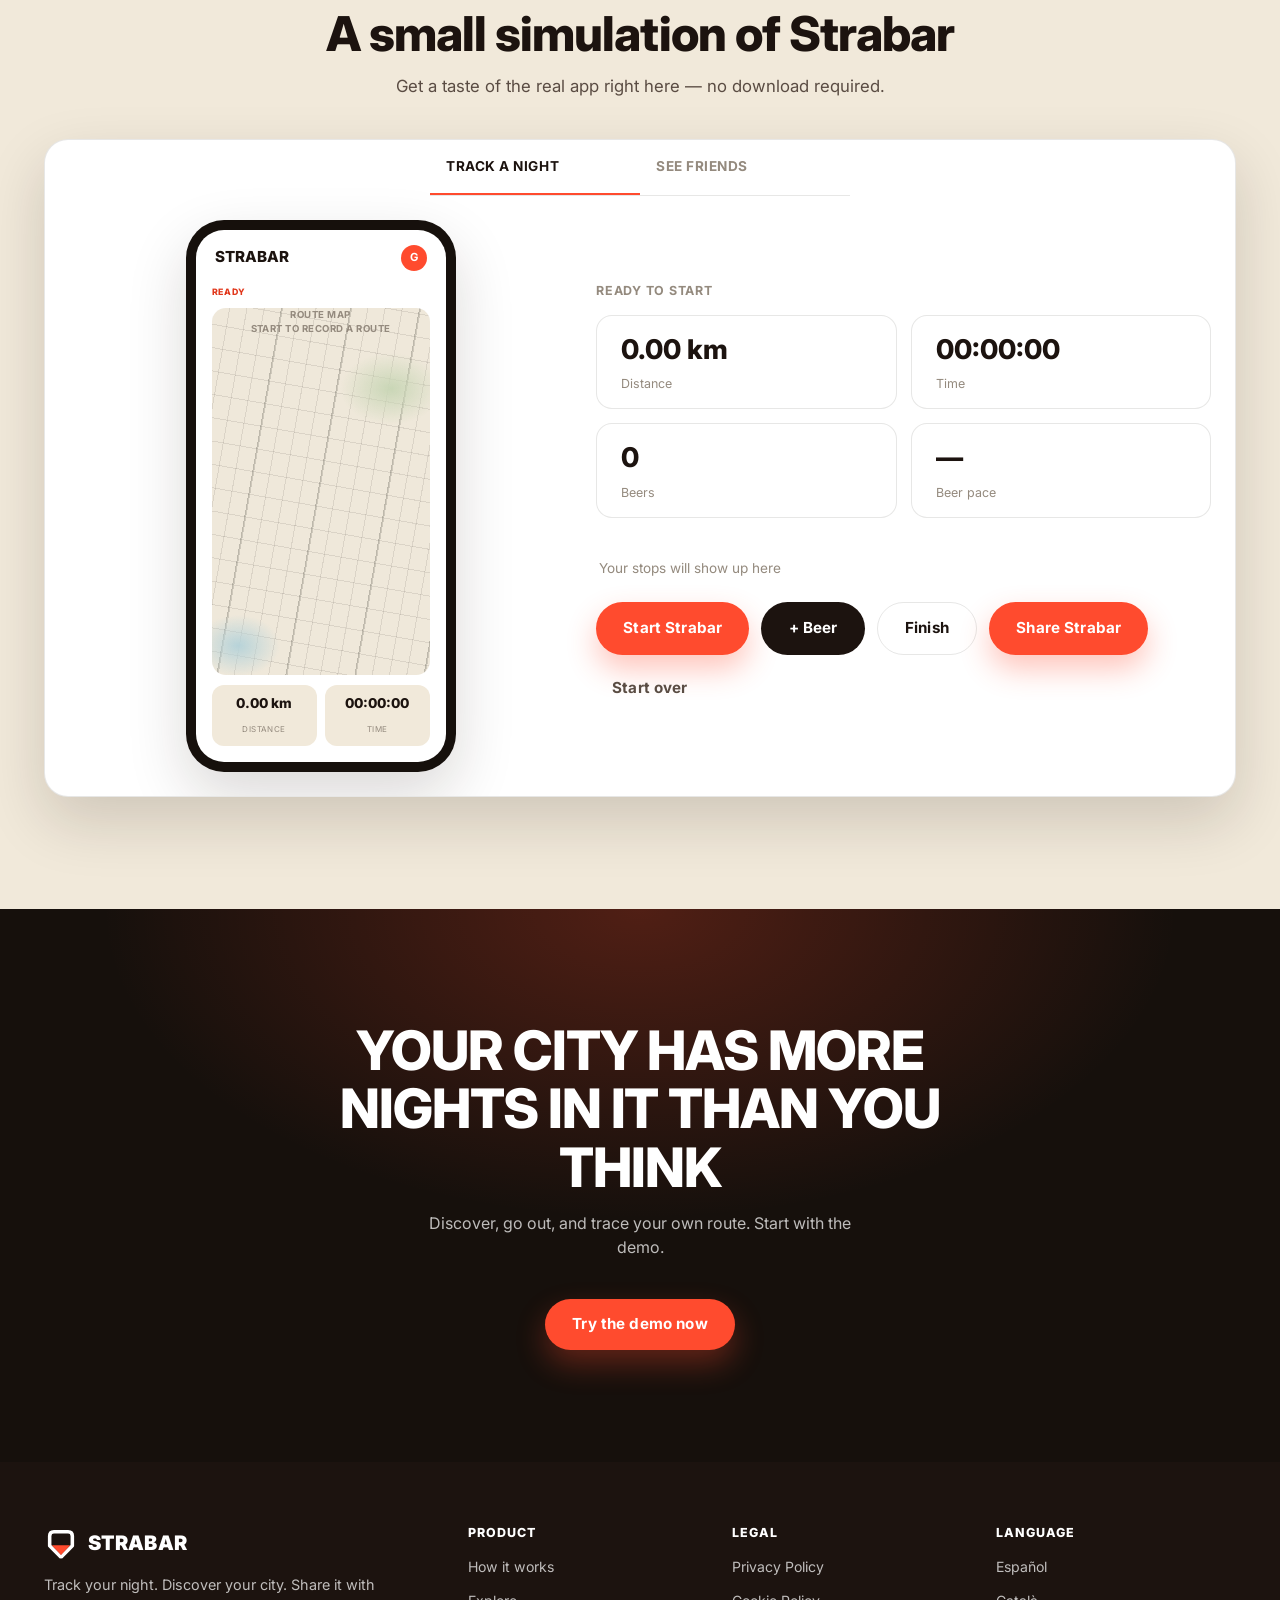
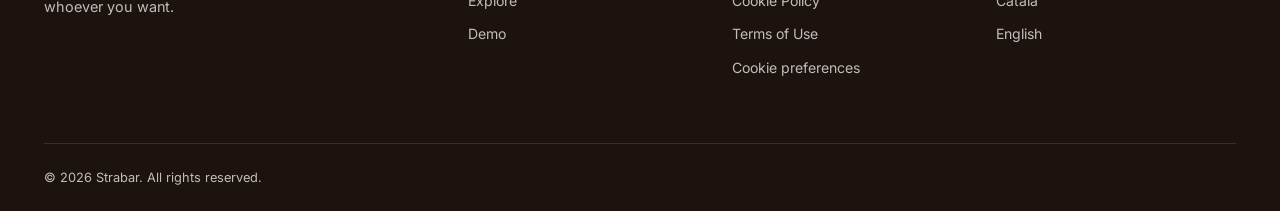
==== commit 89c5f403: "Prepare site for launch: remove pre-launch copy, replace route discovery demo with a "See friends" l" ====
--- a/index.html
+++ b/index.html
@@ -95,24 +95,6 @@
       <symbol id="icon-compass" viewBox="0 0 24 24">
         <circle cx="12" cy="12" r="10" /><polygon points="16.24 7.76 14.12 14.12 7.76 16.24 9.88 9.88 16.24 7.76" />
       </symbol>
-      <symbol id="icon-star" viewBox="0 0 24 24">
-        <polygon points="12 2 15.09 8.26 22 9.27 17 14.14 18.18 21.02 12 17.77 5.82 21.02 7 14.14 2 9.27 8.91 8.26 12 2" />
-      </symbol>
-      <symbol id="icon-message" viewBox="0 0 24 24">
-        <path
-          d="M21 11.5a8.38 8.38 0 0 1-.9 3.8 8.5 8.5 0 0 1-7.6 4.7 8.38 8.38 0 0 1-3.8-.9L3 21l1.9-5.7a8.38 8.38 0 0 1-.9-3.8 8.5 8.5 0 0 1 4.7-7.6 8.38 8.38 0 0 1 3.8-.9h.5a8.48 8.48 0 0 1 8 8v.5z"
-        />
-      </symbol>
-      <symbol id="icon-camera" viewBox="0 0 24 24">
-        <path d="M23 19a2 2 0 0 1-2 2H3a2 2 0 0 1-2-2V8a2 2 0 0 1 2-2h4l2-3h6l2 3h4a2 2 0 0 1 2 2z" />
-        <circle cx="12" cy="13" r="4" />
-      </symbol>
-      <symbol id="icon-sliders" viewBox="0 0 24 24">
-        <line x1="4" y1="21" x2="4" y2="14" /><line x1="4" y1="10" x2="4" y2="3" />
-        <line x1="12" y1="21" x2="12" y2="12" /><line x1="12" y1="8" x2="12" y2="3" />
-        <line x1="20" y1="21" x2="20" y2="16" /><line x1="20" y1="12" x2="20" y2="3" />
-        <line x1="1" y1="14" x2="7" y2="14" /><line x1="9" y1="8" x2="15" y2="8" /><line x1="17" y1="16" x2="23" y2="16" />
-      </symbol>
     </svg>
 
     <a class="skip-link" href="#main" data-i18n="nav.skip">Skip to main content</a>
@@ -176,7 +158,7 @@
       <section class="hero" id="hero">
         <div class="container">
           <div class="hero-copy" data-reveal>
-            <span class="eyebrow" data-i18n="hero.eyebrow">Pre-launch</span>
+            <span class="eyebrow" data-i18n="hero.eyebrow">Available now · Mobile app</span>
             <h1 class="hero-title">
               <span data-i18n="hero.title1">Your night.</span><br />
               <span class="accent" data-i18n="hero.title2">Your route.</span>
@@ -504,13 +486,13 @@
           <div class="section-head center" data-reveal>
             <span class="eyebrow" data-i18n="demo.eyebrow">Try it yourself</span>
             <h2 class="section-title" data-i18n="demo.title">A small simulation of Strabar</h2>
-            <p class="section-lede" data-i18n="demo.lede">The app isn't live yet — try a simplified version right here.</p>
+            <p class="section-lede" data-i18n="demo.lede">Get a taste of the real app right here — no download required.</p>
           </div>
 
           <div class="demo-shell" data-reveal>
             <div class="demo-tabs" role="tablist">
               <button class="demo-tab is-active" data-tab="track" role="tab" aria-selected="true" data-i18n="demo.tabTrack">Track a night</button>
-              <button class="demo-tab" data-tab="explore" role="tab" aria-selected="false" data-i18n="demo.tabExplore">Explore routes</button>
+              <button class="demo-tab" data-tab="friends" role="tab" aria-selected="false" data-i18n="demo.tabFriends">See friends</button>
             </div>
 
             <div class="demo-body">
@@ -573,103 +555,88 @@
                 </div>
               </div>
 
-              <!-- PANEL: Explore routes -->
-              <div class="demo-panel" data-panel="explore">
-                <p class="section-lede" data-i18n="demo.exploreLede" style="margin-bottom: 0.5rem">
-                  Browse public routes, filter them, and see them drawn on the map.
+              <!-- PANEL: See friends (live, only while they're on an active Strabar) -->
+              <div class="demo-panel" data-panel="friends">
+                <p class="section-lede" data-i18n="demo.friendsLede" style="margin-bottom: 0.5rem">
+                  See your friends on the map — but only while they're out on an active Strabar.
                 </p>
-                <div class="explore-layout">
-                  <aside class="explore-sidebar">
-                    <div class="explore-filters">
-                      <div class="explore-filter">
-                        <label data-i18n="demo.exploreFilterNeighborhood">Neighbourhood</label>
-                        <select data-explore-filter="neighborhood">
-                          <option value="all" data-i18n="demo.exploreFilterAll">All</option>
-                          <option value="Gothic Quarter">Gothic Quarter</option>
-                          <option value="Poblenou">Poblenou</option>
-                          <option value="Gràcia">Gràcia</option>
-                        </select>
-                      </div>
-                      <div class="explore-filter">
-                        <label data-i18n="demo.exploreFilterDistance">Distance</label>
-                        <select data-explore-filter="distance">
-                          <option value="all" data-i18n="demo.exploreFilterAll">All</option>
-                          <option value="short" data-i18n="demo.exploreFilterDistShort">Short (&lt;3 km)</option>
-                          <option value="medium" data-i18n="demo.exploreFilterDistMedium">Medium (3–5 km)</option>
-                          <option value="long" data-i18n="demo.exploreFilterDistLong">Long (&gt;5 km)</option>
-                        </select>
-                      </div>
-                      <div class="explore-filter">
-                        <label data-i18n="demo.exploreFilterRating">Rating</label>
-                        <select data-explore-filter="rating">
-                          <option value="all" data-i18n="demo.exploreFilterAll">All</option>
-                          <option value="4.5" data-i18n="demo.exploreFilterRating45">4.5 &amp; up</option>
-                          <option value="4" data-i18n="demo.exploreFilterRating40">4.0 &amp; up</option>
-                        </select>
-                      </div>
-                      <div class="explore-filter">
-                        <label
-                          ><svg class="icon" style="width: 0.9em; height: 0.9em"><use href="#icon-sliders" /></svg>
-                          <span data-i18n="demo.exploreSort">Sort by</span></label
-                        >
-                        <select data-explore-filter="sort">
-                          <option value="top" data-i18n="demo.exploreSortTop">Top rated</option>
-                          <option value="comments" data-i18n="demo.exploreSortComments">Most commented</option>
-                          <option value="short" data-i18n="demo.exploreSortShort">Shortest</option>
-                          <option value="long" data-i18n="demo.exploreSortLong">Longest</option>
-                        </select>
-                      </div>
-                    </div>
-                    <ul class="explore-route-list" data-explore-list></ul>
-                    <p class="explore-no-results" data-explore-empty data-i18n="demo.exploreNoResults" hidden>
-                      No routes match these filters.
+                <div class="friends-layout">
+                  <div class="friends-map city-map">
+                    <svg viewBox="0 0 600 400" preserveAspectRatio="xMidYMid slice" aria-hidden="true">
+                      <path
+                        class="map-park"
+                        d="M25,15 C70,0 125,20 128,55 C131,90 90,115 55,105 C20,95 5,60 15,35 C18,27 20,20 25,15 Z"
+                      />
+                      <path class="map-water" d="M600,270 C560,258 503,284 489,320 C477,350 495,382 520,400 L600,400 Z" />
+                      <g>
+                        <line class="street-minor" x1="70" y1="0" x2="70" y2="400" />
+                        <line class="street-minor" x1="160" y1="0" x2="160" y2="400" />
+                        <line class="street-minor" x1="380" y1="0" x2="380" y2="400" />
+                        <line class="street-minor" x1="470" y1="0" x2="470" y2="400" />
+                        <line class="street-minor" x1="560" y1="0" x2="560" y2="400" />
+                        <line class="street-minor" x1="0" y1="60" x2="600" y2="60" />
+                        <line class="street-minor" x1="0" y1="150" x2="600" y2="150" />
+                        <line class="street-minor" x1="0" y1="310" x2="600" y2="310" />
+                        <line class="street-minor" x1="0" y1="380" x2="600" y2="380" />
+                        <line class="street-major" x1="270" y1="0" x2="270" y2="400" />
+                        <line class="street-major" x1="0" y1="230" x2="600" y2="230" />
+                      </g>
+                      <path class="route-path-casing" pathLength="100" d="M160,310 L160,230 L270,230" />
+                      <path class="route-path" pathLength="100" d="M160,310 L160,230 L270,230" />
+                      <path class="route-path-casing" pathLength="100" d="M470,150 L470,60 L380,60" />
+                      <path class="route-path" pathLength="100" d="M470,150 L470,60 L380,60" />
+                      <g class="friend-pin">
+                        <circle class="friend-pin-pulse" cx="270" cy="229" r="7" />
+                        <use href="#icon-logo" x="259" y="207" width="22" height="25" />
+                      </g>
+                      <g class="friend-pin">
+                        <circle class="friend-pin-pulse" cx="380" cy="59" r="7" />
+                        <use href="#icon-logo" x="369" y="37" width="22" height="25" />
+                      </g>
+                    </svg>
+                  </div>
+
+                  <aside class="friends-sidebar">
+                    <h3 class="friends-list-title">
+                      <svg class="icon"><use href="#icon-users" /></svg>
+                      <span data-i18n="demo.friendsOnlineTitle">Out right now</span>
+                    </h3>
+                    <ul class="friends-list">
+                      <li class="friend-card">
+                        <span class="friend-avatar-wrap">
+                          <span class="friend-avatar">J</span>
+                          <span class="friend-live-dot"></span>
+                        </span>
+                        <div>
+                          <strong>Jordi P.</strong>
+                          <span class="friend-status"
+                            ><span class="friend-live-badge" data-i18n="demo.friendsLiveBadge">LIVE</span> Gràcia · 18
+                            min</span
+                          >
+                        </div>
+                      </li>
+                      <li class="friend-card">
+                        <span class="friend-avatar-wrap">
+                          <span class="friend-avatar">N</span>
+                          <span class="friend-live-dot"></span>
+                        </span>
+                        <div>
+                          <strong>Nia K.</strong>
+                          <span class="friend-status"
+                            ><span class="friend-live-badge" data-i18n="demo.friendsLiveBadge">LIVE</span> Poblenou ·
+                            42 min</span
+                          >
+                        </div>
+                      </li>
+                    </ul>
+                    <p class="friends-privacy-note">
+                      <svg class="icon" style="width: 1em; height: 1em"><use href="#icon-info" /></svg>
+                      <span data-i18n="demo.friendsPrivacyNote"
+                        >Only visible to friends who've accepted to share, and only while they're actively tracking a
+                        Strabar.</span
+                      >
                     </p>
                   </aside>
-
-                  <div class="explore-main">
-                    <div class="explore-map city-map">
-                      <svg viewBox="0 0 600 400" preserveAspectRatio="xMidYMid slice" aria-hidden="true">
-                        <path
-                          class="map-park"
-                          d="M25,15 C70,0 125,20 128,55 C131,90 90,115 55,105 C20,95 5,60 15,35 C18,27 20,20 25,15 Z"
-                        />
-                        <path class="map-water" d="M600,270 C560,258 503,284 489,320 C477,350 495,382 520,400 L600,400 Z" />
-                        <g>
-                          <line class="street-minor" x1="70" y1="0" x2="70" y2="400" />
-                          <line class="street-minor" x1="160" y1="0" x2="160" y2="400" />
-                          <line class="street-minor" x1="380" y1="0" x2="380" y2="400" />
-                          <line class="street-minor" x1="470" y1="0" x2="470" y2="400" />
-                          <line class="street-minor" x1="560" y1="0" x2="560" y2="400" />
-                          <line class="street-minor" x1="0" y1="60" x2="600" y2="60" />
-                          <line class="street-minor" x1="0" y1="150" x2="600" y2="150" />
-                          <line class="street-minor" x1="0" y1="310" x2="600" y2="310" />
-                          <line class="street-minor" x1="0" y1="380" x2="600" y2="380" />
-                          <line class="street-major" x1="270" y1="0" x2="270" y2="400" />
-                          <line class="street-major" x1="0" y1="230" x2="600" y2="230" />
-                        </g>
-                        <path class="route-path-casing" pathLength="100" data-explore-path-casing d="" />
-                        <path class="route-path" pathLength="100" data-explore-path d="" />
-                        <g data-explore-pins></g>
-                      </svg>
-                    </div>
-
-                    <div class="explore-detail" data-explore-detail>
-                      <div class="explore-detail-head">
-                        <div>
-                          <h3 data-explore-title style="font-size: 1.15rem"></h3>
-                          <span class="explore-detail-meta" data-explore-meta></span>
-                        </div>
-                        <div class="explore-rating" data-explore-rating></div>
-                      </div>
-                      <p class="explore-detail-desc" data-explore-description></p>
-                      <div class="explore-photos" data-explore-photos></div>
-                      <h4 class="explore-subheading">
-                        <svg class="icon"><use href="#icon-message" /></svg>
-                        <span data-i18n="demo.exploreCommentsTitle">Comments</span>
-                      </h4>
-                      <ul class="explore-comments" data-explore-comments></ul>
-                    </div>
-                  </div>
                 </div>
               </div>
             </div>
@@ -730,7 +697,7 @@
           </div>
         </div>
         <div class="footer-bottom">
-          <span data-i18n="footer.copyright">© 2026 Strabar. Project in pre-launch stage.</span>
+          <span data-i18n="footer.copyright">© 2026 Strabar. All rights reserved.</span>
         </div>
       </div>
     </footer>
--- a/css/style.css
+++ b/css/style.css
@@ -1622,257 +1622,48 @@
   transform: translate(-50%, 0);
 }
 
-/* -- Explore routes panel -- */
-.explore-layout {
+/* -- See friends panel -- */
+.friends-layout {
   display: grid;
   gap: var(--space-md);
 }
 
-.explore-sidebar {
+.friends-map {
+  min-height: 260px;
+}
+
+.friend-pin use {
+  color: var(--color-ink);
+  filter: drop-shadow(0 2px 3px rgba(20, 15, 10, 0.35));
+}
+
+.friend-pin-pulse {
+  fill: none;
+  stroke: var(--color-primary);
+  stroke-width: 2;
+  transform-box: fill-box;
+  transform-origin: center;
+  animation: friend-pulse 2.2s ease-out infinite;
+}
+
+@keyframes friend-pulse {
+  0% {
+    transform: scale(0.6);
+    opacity: 0.9;
+  }
+  100% {
+    transform: scale(2.4);
+    opacity: 0;
+  }
+}
+
+.friends-sidebar {
   display: flex;
   flex-direction: column;
   gap: var(--space-sm);
-  min-width: 0;
-}
-
-.explore-filters {
-  display: grid;
-  grid-template-columns: 1fr;
-  gap: 0.6rem;
-  padding: 0.75rem;
-  background: var(--color-bg-alt);
-  border-radius: var(--radius-md);
-}
-
-.explore-filter {
-  display: flex;
-  flex-direction: column;
-  gap: 0.3rem;
-  min-width: 0;
-}
-
-.explore-filter label {
-  display: flex;
-  align-items: center;
-  gap: 0.3rem;
-  font-size: 0.66rem;
-  font-weight: 700;
-  text-transform: uppercase;
-  letter-spacing: 0.05em;
-  color: var(--color-ink-faint);
-}
-
-.explore-filter select {
-  font-size: 0.8rem;
-  font-weight: 600;
-  padding: 0.5rem 0.6rem;
-  border-radius: var(--radius-sm);
-  border: 1.5px solid var(--color-line);
-  background: var(--color-surface);
-  width: 100%;
-}
-
-.explore-route-list {
-  display: flex;
-  flex-direction: column;
-  gap: 0.6rem;
-  max-height: 460px;
-  overflow-y: auto;
-  padding-right: 2px;
-}
-
-.explore-route-card {
-  display: flex;
-  flex-direction: column;
-  align-items: flex-start;
-  gap: 0.4rem;
-  width: 100%;
-  text-align: left;
-  padding: 0.75rem 0.85rem;
-  border: 1.5px solid var(--color-line);
-  border-radius: var(--radius-md);
-  background: var(--color-surface);
-  cursor: pointer;
-  transition: border-color var(--dur-fast) var(--ease), background var(--dur-fast) var(--ease),
-    box-shadow var(--dur-fast) var(--ease);
-}
-
-.explore-route-card:hover {
-  border-color: var(--color-primary);
-}
-
-.explore-route-card.is-active {
-  border-color: var(--color-primary);
-  background: var(--color-primary-tint);
-  box-shadow: 0 0 0 2px var(--color-primary-tint);
-}
-
-.explore-route-card-top {
-  display: flex;
-  align-items: flex-start;
-  justify-content: space-between;
-  gap: 0.5rem;
-  width: 100%;
-}
-
-.explore-route-card-top strong {
-  font-size: 0.9rem;
-  line-height: 1.25;
-}
-
-.explore-route-rating {
-  display: flex;
-  align-items: center;
-  gap: 0.25rem;
-  font-size: 0.78rem;
-  font-weight: 700;
-  flex-shrink: 0;
-  white-space: nowrap;
-}
-
-.explore-route-rating .icon,
-.explore-rating .icon {
-  width: 0.9em;
-  height: 0.9em;
-  fill: var(--color-gold);
-  stroke: var(--color-gold);
-}
-
-.explore-route-chip {
-  font-size: 0.66rem;
-  font-weight: 700;
-  text-transform: uppercase;
-  letter-spacing: 0.04em;
-  color: var(--color-primary-dark);
-  background: var(--color-primary-tint);
-  padding: 0.15rem 0.5rem;
-  border-radius: var(--radius-pill);
-}
-
-.explore-route-stats {
-  display: flex;
-  flex-wrap: wrap;
-  gap: 0.1rem 0.6rem;
-  font-size: 0.74rem;
-  color: var(--color-ink-soft);
-}
-
-.explore-route-user {
-  display: flex;
-  align-items: center;
-  gap: 0.4rem;
-  font-size: 0.76rem;
-  font-weight: 600;
-  color: var(--color-ink-soft);
-}
-
-.explore-route-avatar,
-.explore-comment-avatar {
-  width: 20px;
-  height: 20px;
-  border-radius: 50%;
-  background: var(--color-ink);
-  color: #fff;
-  display: flex;
-  align-items: center;
-  justify-content: center;
-  font-size: 0.6rem;
-  font-weight: 800;
-  flex-shrink: 0;
-}
-
-.explore-no-results {
-  font-size: 0.85rem;
-  color: var(--color-ink-faint);
-  padding: 0.6rem 0.2rem;
-}
-
-.explore-main {
-  display: flex;
-  flex-direction: column;
-  gap: var(--space-md);
-  min-width: 0;
-}
-
-.explore-map {
-  min-height: 260px;
-}
-
-.explore-detail {
-  background: var(--color-surface);
-  border: 1px solid var(--color-line);
-  border-radius: var(--radius-lg);
-  padding: var(--space-md);
-}
-
-.explore-detail-head {
-  display: flex;
-  align-items: flex-start;
-  justify-content: space-between;
-  gap: 0.75rem;
-}
-
-.explore-detail-meta {
-  display: block;
-  font-size: 0.8rem;
-  color: var(--color-ink-faint);
-  margin-top: 0.2rem;
-}
-
-.explore-rating {
-  display: flex;
-  align-items: center;
-  gap: 0.3rem;
-  font-weight: 700;
-  font-size: 0.9rem;
-  flex-shrink: 0;
-  white-space: nowrap;
-}
-
-.explore-rating small {
-  font-weight: 500;
-  color: var(--color-ink-faint);
-}
-
-.explore-detail-desc {
-  font-size: 0.9rem;
-  color: var(--color-ink-soft);
-  margin-top: 0.6rem;
-}
-
-.explore-photos {
-  display: flex;
-  gap: 0.5rem;
-  margin-top: var(--space-sm);
-  flex-wrap: wrap;
-}
-
-.explore-photo {
-  width: 72px;
-  height: 72px;
-  border-radius: var(--radius-sm);
-  background: linear-gradient(135deg, var(--color-primary-light), var(--color-sage));
-  display: flex;
-  align-items: center;
-  justify-content: center;
-  color: #fff;
-}
-
-.explore-photo:nth-child(3n + 2) {
-  background: linear-gradient(135deg, var(--color-gold), var(--color-primary));
-}
-
-.explore-photo:nth-child(3n) {
-  background: linear-gradient(135deg, var(--color-sage), var(--color-ink-soft));
-}
-
-.explore-photo .icon {
-  width: 1.4em;
-  height: 1.4em;
-  opacity: 0.9;
-}
-
-.explore-subheading {
+}
+
+.friends-list-title {
   display: flex;
   align-items: center;
   gap: 0.4rem;
@@ -1881,51 +1672,106 @@
   text-transform: uppercase;
   letter-spacing: 0.05em;
   color: var(--color-ink-faint);
-  margin-top: var(--space-md);
-  margin-bottom: 0.6rem;
-}
-
-.explore-subheading .icon {
+}
+
+.friends-list-title .icon {
   width: 1em;
   height: 1em;
 }
 
-.explore-comments {
+.friends-list {
   display: flex;
   flex-direction: column;
+  gap: 0.6rem;
+}
+
+.friend-card {
+  display: flex;
+  align-items: center;
   gap: 0.7rem;
-}
-
-.explore-comment {
-  display: flex;
-  gap: 0.6rem;
-}
-
-.explore-comment-avatar {
-  width: 30px;
-  height: 30px;
-  font-size: 0.7rem;
+  padding: 0.7rem 0.85rem;
+  border: 1px solid var(--color-line);
+  border-radius: var(--radius-md);
+  background: var(--color-surface);
+}
+
+.friend-avatar-wrap {
+  position: relative;
+  flex-shrink: 0;
+}
+
+.friend-avatar {
+  width: 40px;
+  height: 40px;
+  border-radius: 50%;
+  background: var(--color-ink);
+  color: #fff;
+  display: flex;
+  align-items: center;
+  justify-content: center;
+  font-size: 0.9rem;
+  font-weight: 800;
+}
+
+.friend-live-dot {
+  position: absolute;
+  bottom: -1px;
+  right: -1px;
+  width: 12px;
+  height: 12px;
+  border-radius: 50%;
+  background: var(--color-primary);
+  border: 2px solid var(--color-surface);
+  box-shadow: 0 0 0 3px var(--color-primary-tint);
+  animation: friend-live-blink 1.8s ease-in-out infinite;
+}
+
+@keyframes friend-live-blink {
+  0%,
+  100% {
+    opacity: 1;
+  }
+  50% {
+    opacity: 0.45;
+  }
+}
+
+.friend-card strong {
+  display: block;
+  font-size: 0.9rem;
+}
+
+.friend-status {
+  display: flex;
+  align-items: center;
+  gap: 0.4rem;
+  font-size: 0.78rem;
+  color: var(--color-ink-faint);
   margin-top: 0.1rem;
 }
 
-.explore-comment-body {
-  min-width: 0;
-}
-
-.explore-comment-body strong {
-  font-size: 0.85rem;
-}
-
-.explore-comment-body .explore-comment-time {
-  font-size: 0.7rem;
+.friend-live-badge {
+  font-size: 0.6rem;
+  font-weight: 800;
+  letter-spacing: 0.06em;
+  color: var(--color-primary-dark);
+  background: var(--color-primary-tint);
+  padding: 0.1rem 0.4rem;
+  border-radius: var(--radius-pill);
+}
+
+.friends-privacy-note {
+  display: flex;
+  align-items: flex-start;
+  gap: 0.5rem;
+  font-size: 0.78rem;
   color: var(--color-ink-faint);
-  margin-left: 0.5rem;
-}
-
-.explore-comment-body p {
-  font-size: 0.82rem;
-  color: var(--color-ink-soft);
-  margin-top: 0.15rem;
+  margin-top: 0.2rem;
+}
+
+.friends-privacy-note .icon {
+  flex-shrink: 0;
+  margin-top: 0.1rem;
 }
 
 /* -------------------- Final CTA -------------------- */
--- a/css/responsive.css
+++ b/css/responsive.css
@@ -24,10 +24,6 @@
   .demo-tabs {
     max-width: 420px;
     margin-inline: auto;
-  }
-
-  .explore-filters {
-    grid-template-columns: repeat(2, 1fr);
   }
 }
 
@@ -91,8 +87,8 @@
     align-items: center;
   }
 
-  .explore-layout {
-    grid-template-columns: minmax(240px, 1fr) minmax(0, 4fr);
+  .friends-layout {
+    grid-template-columns: 1.3fr 1fr;
     align-items: start;
   }
 
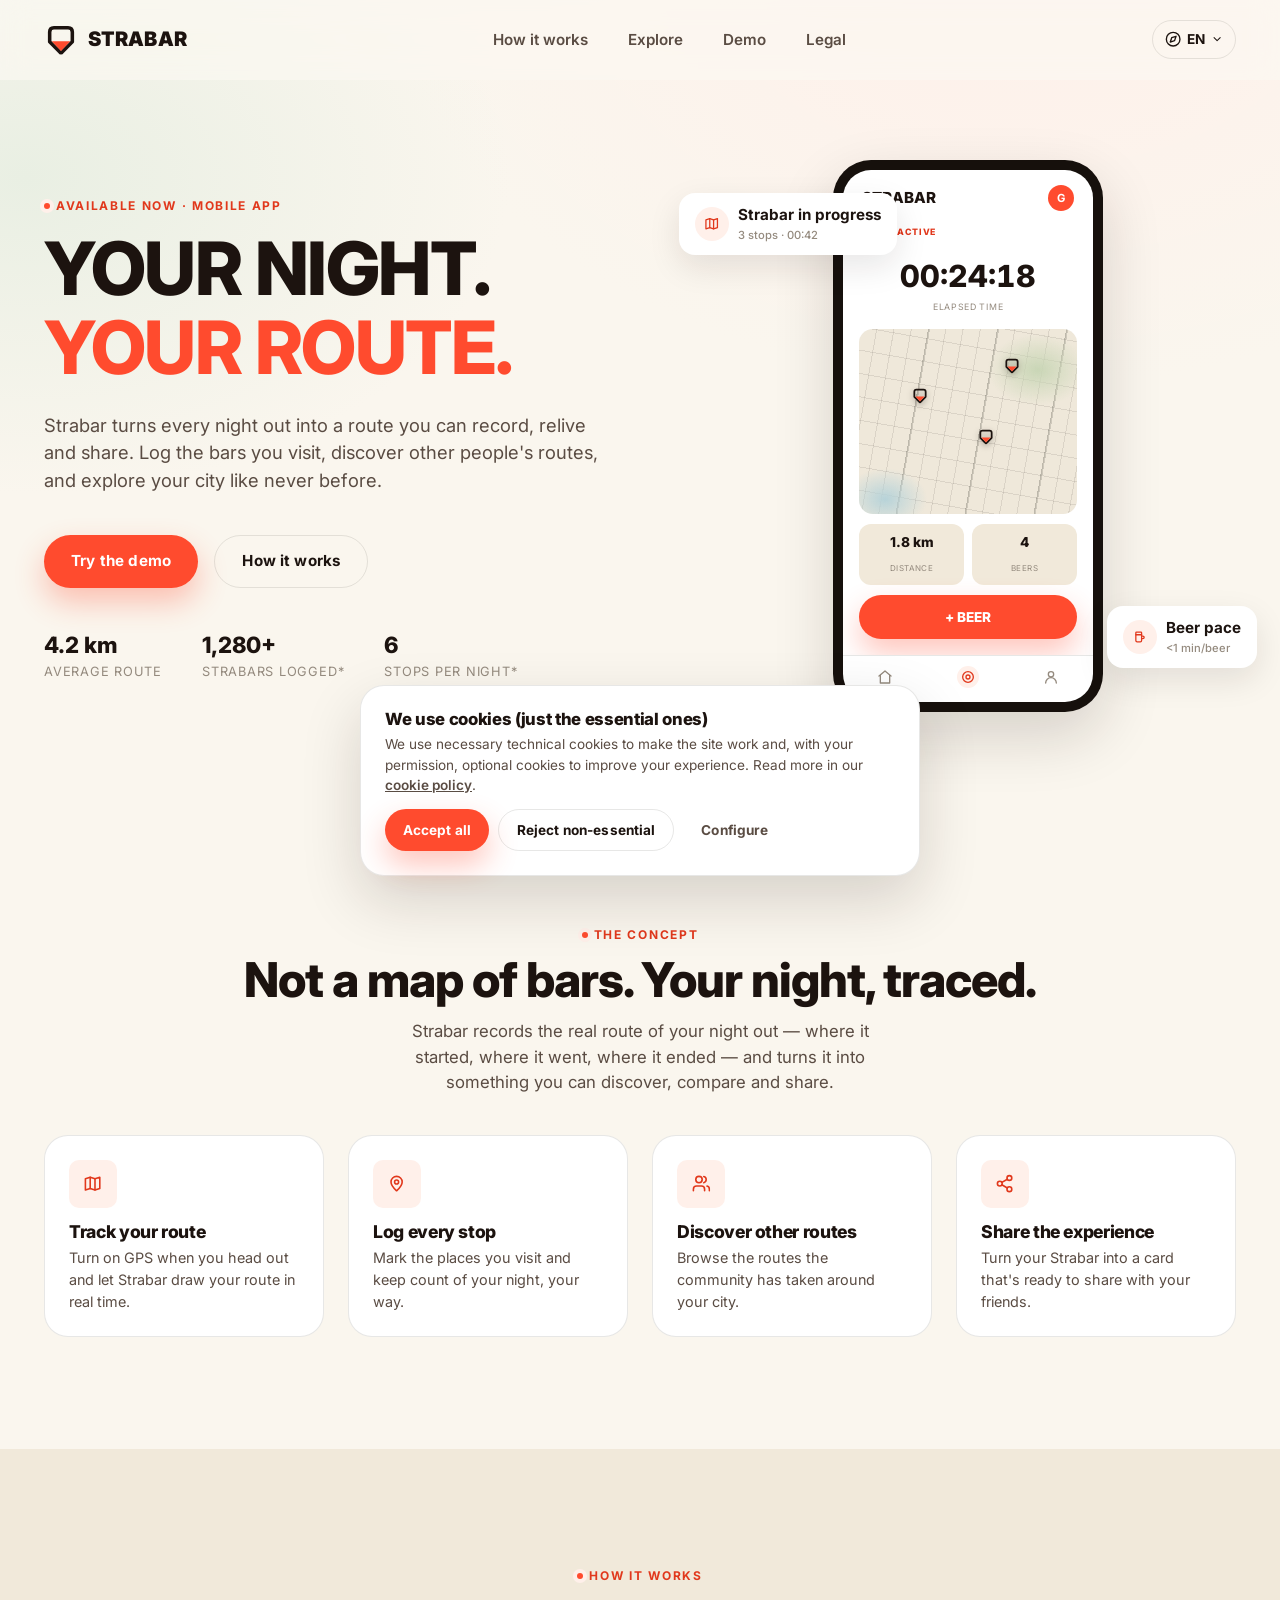
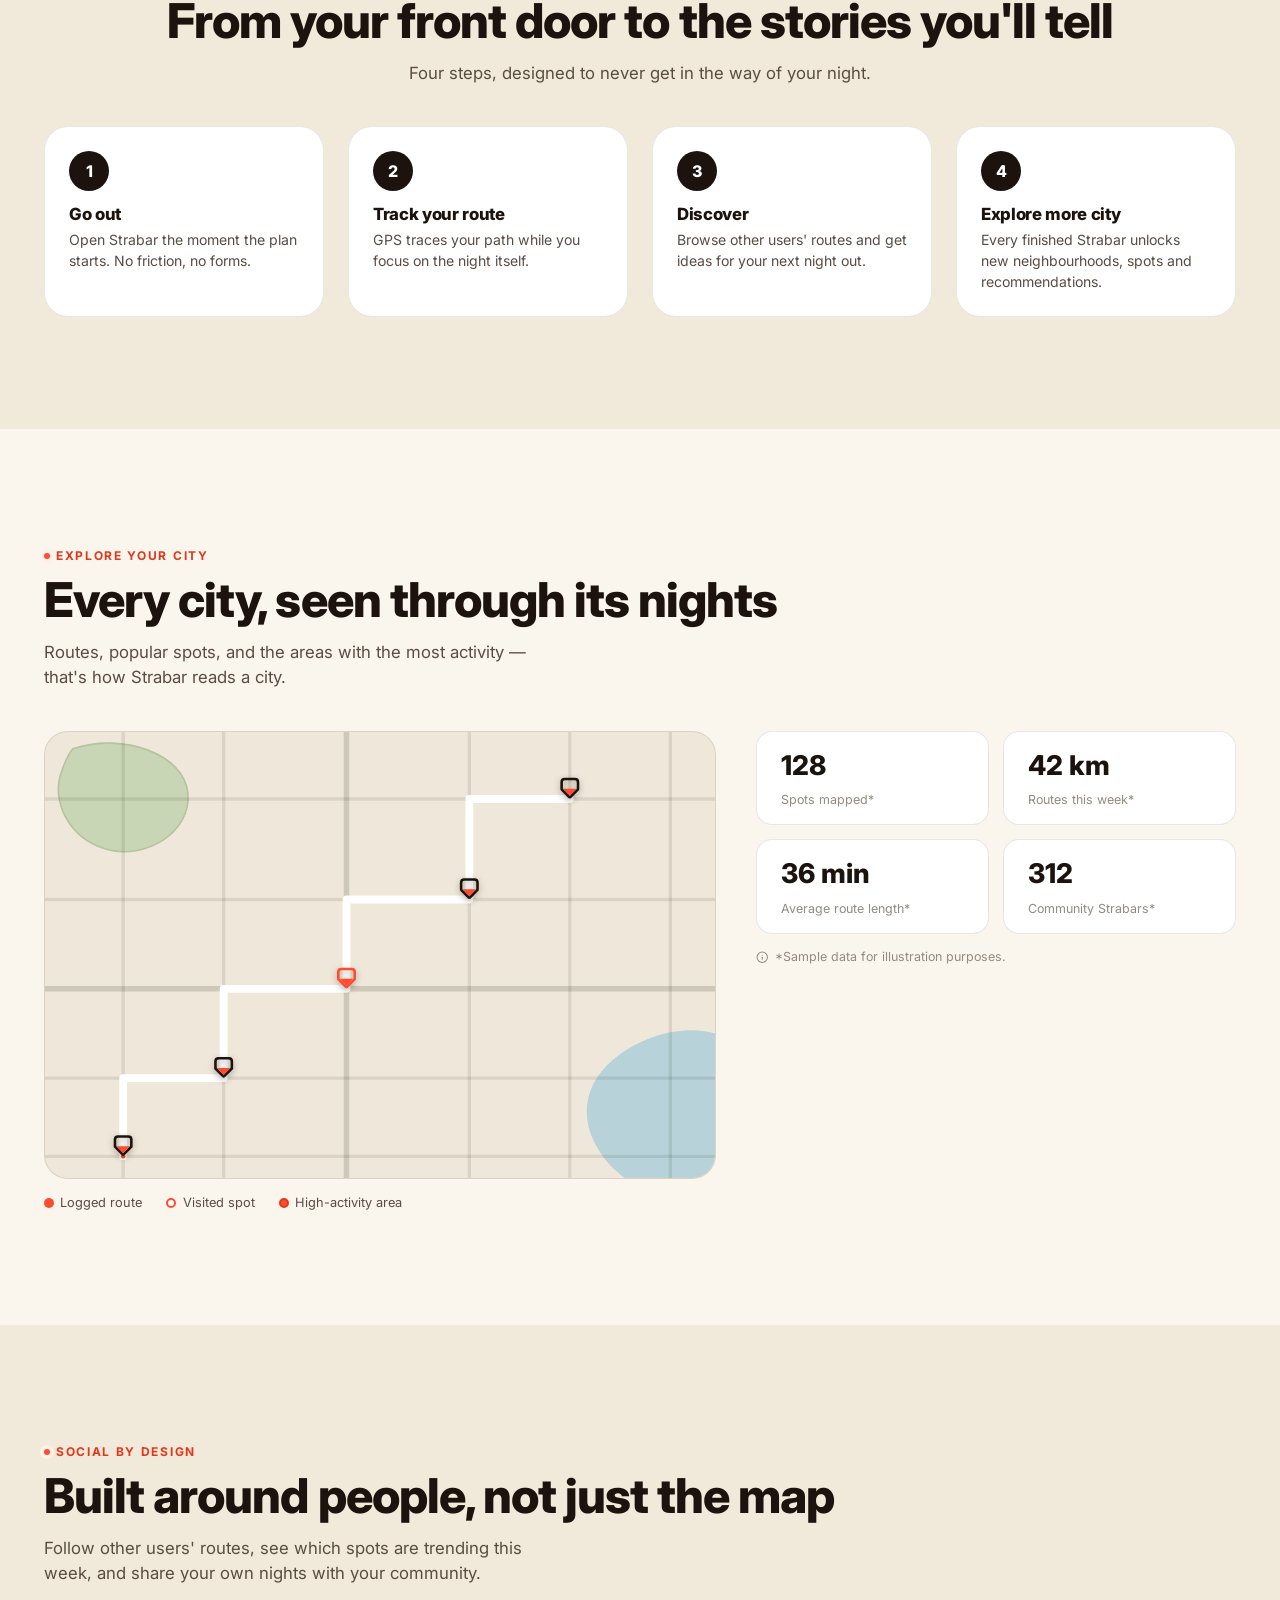
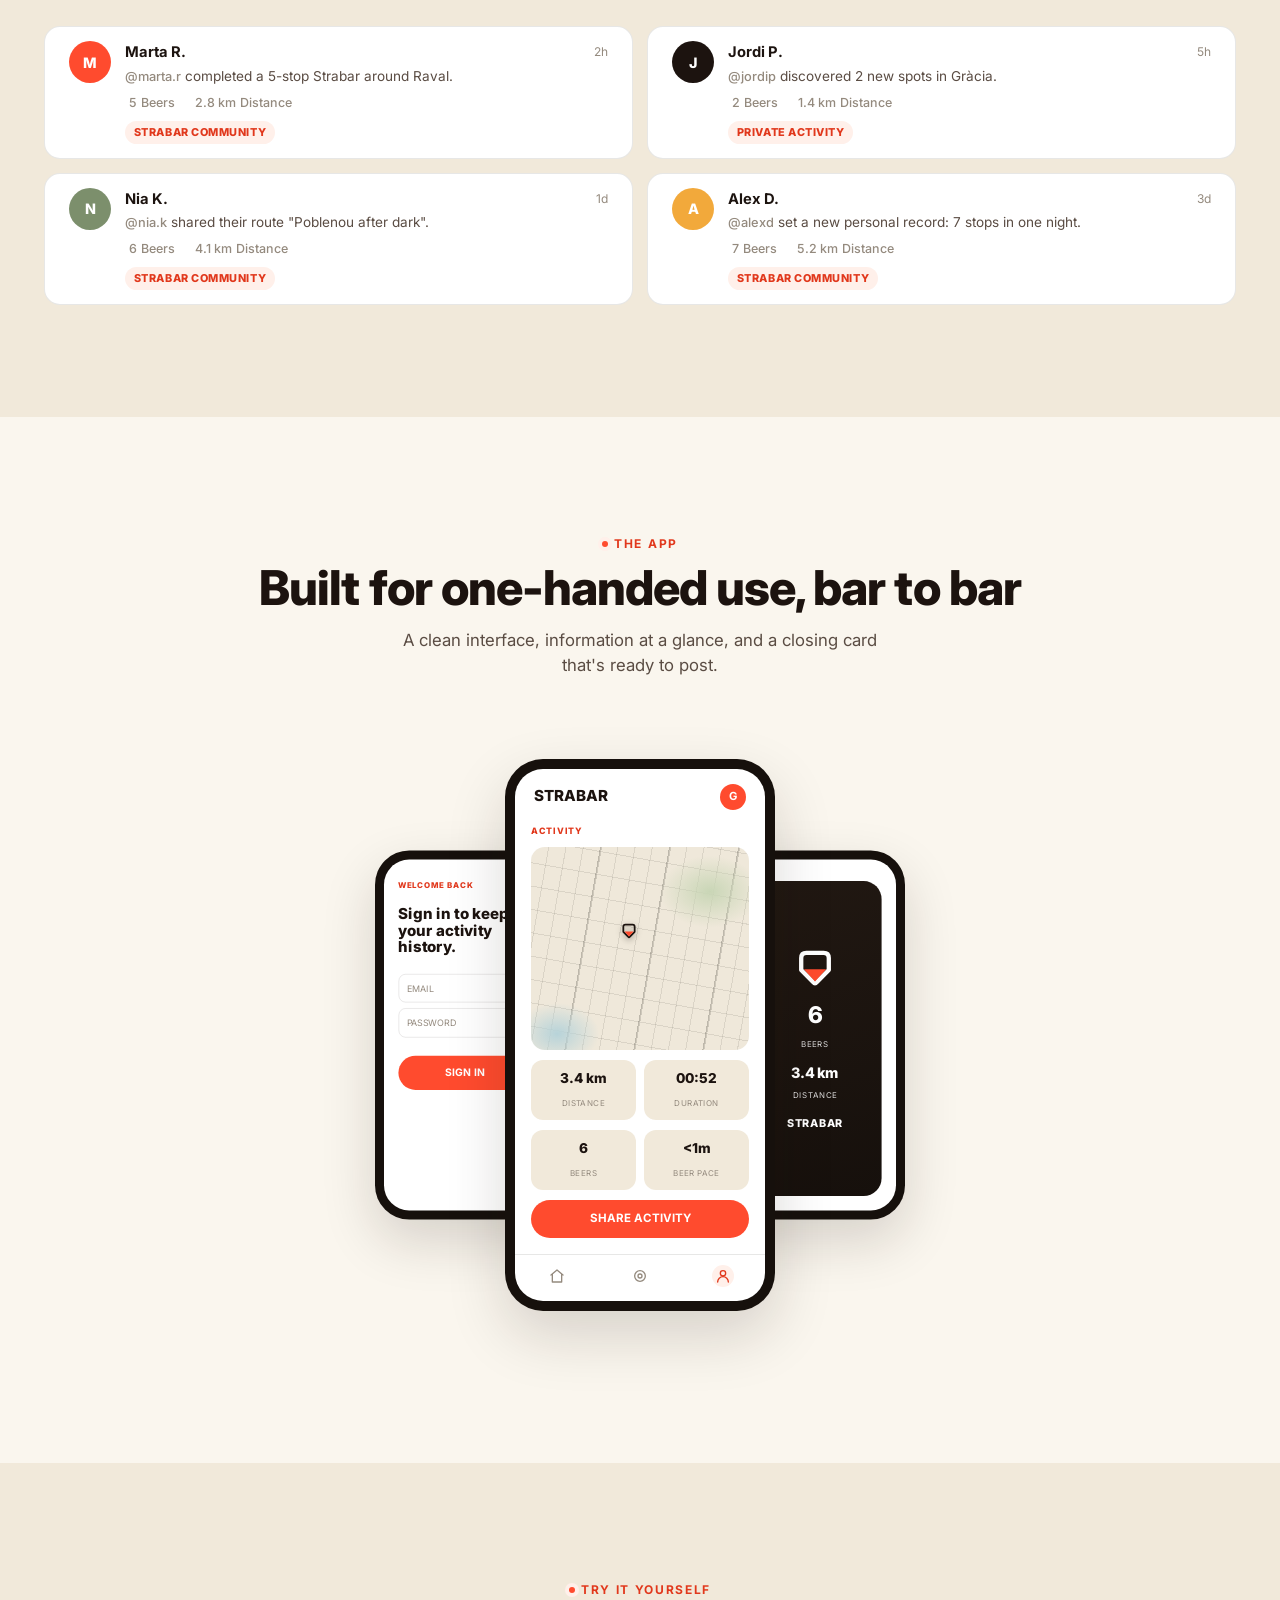
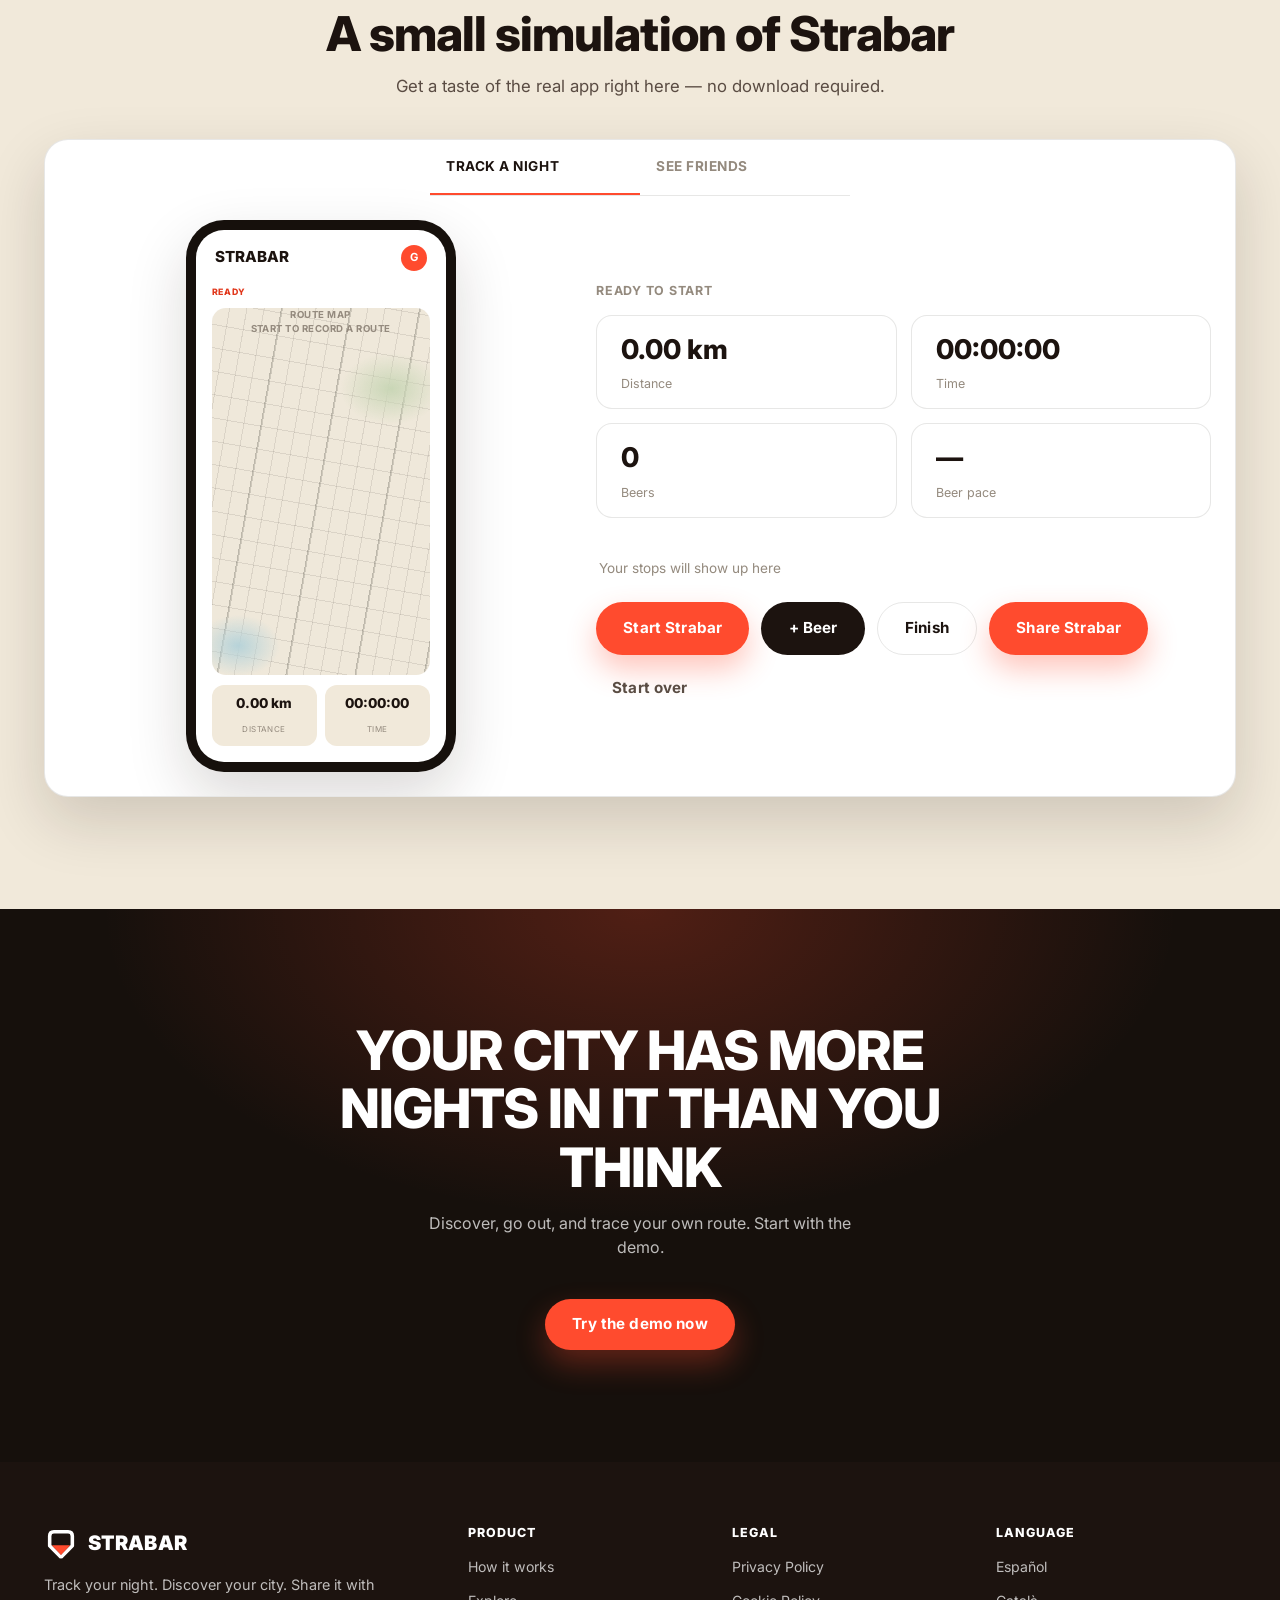
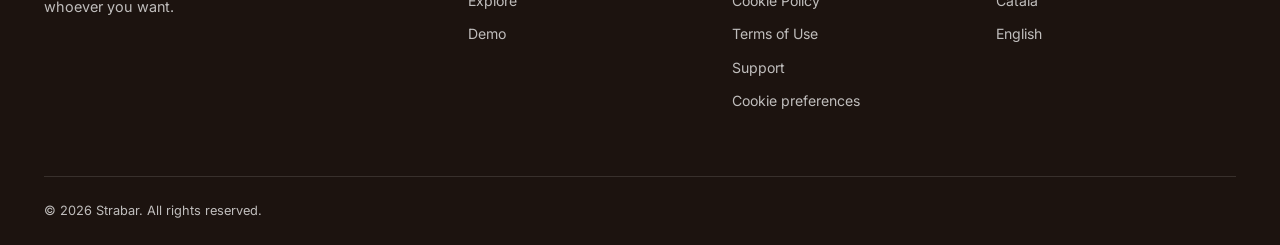
==== commit 5a58240e: "Rewrite Privacy Policy for the real app and add a Support page Privacy Policy (all 3 languages): - R" ====
--- a/index.html
+++ b/index.html
@@ -683,6 +683,7 @@
                 <li><a href="legal.html#privacy" data-i18n="footer.privacy">Privacy Policy</a></li>
                 <li><a href="legal.html#cookies" data-i18n="footer.cookies">Cookie Policy</a></li>
                 <li><a href="legal.html#terms" data-i18n="footer.terms">Terms of Use</a></li>
+                <li><a href="legal.html#support" data-i18n="footer.support">Support</a></li>
                 <li><button data-cookie-reopen data-i18n="footer.cookiePrefs">Cookie preferences</button></li>
               </ul>
             </div>
